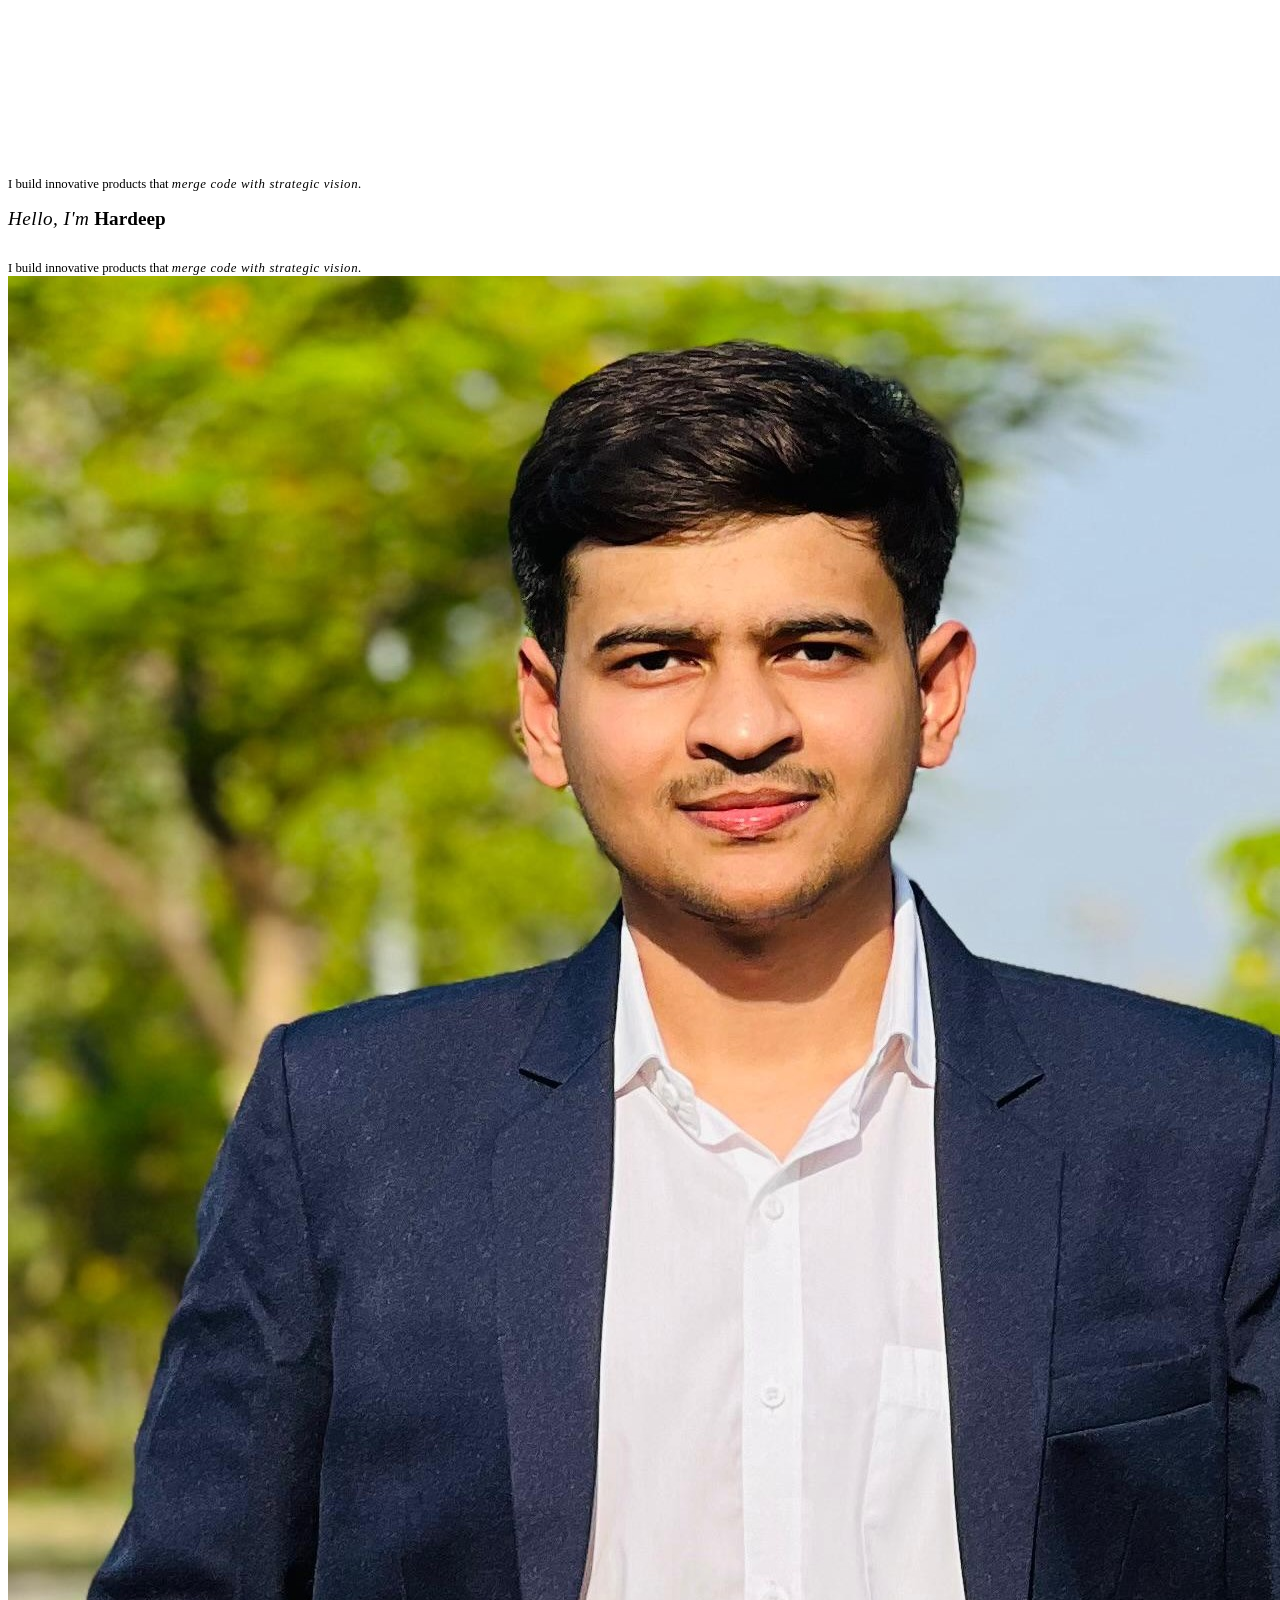
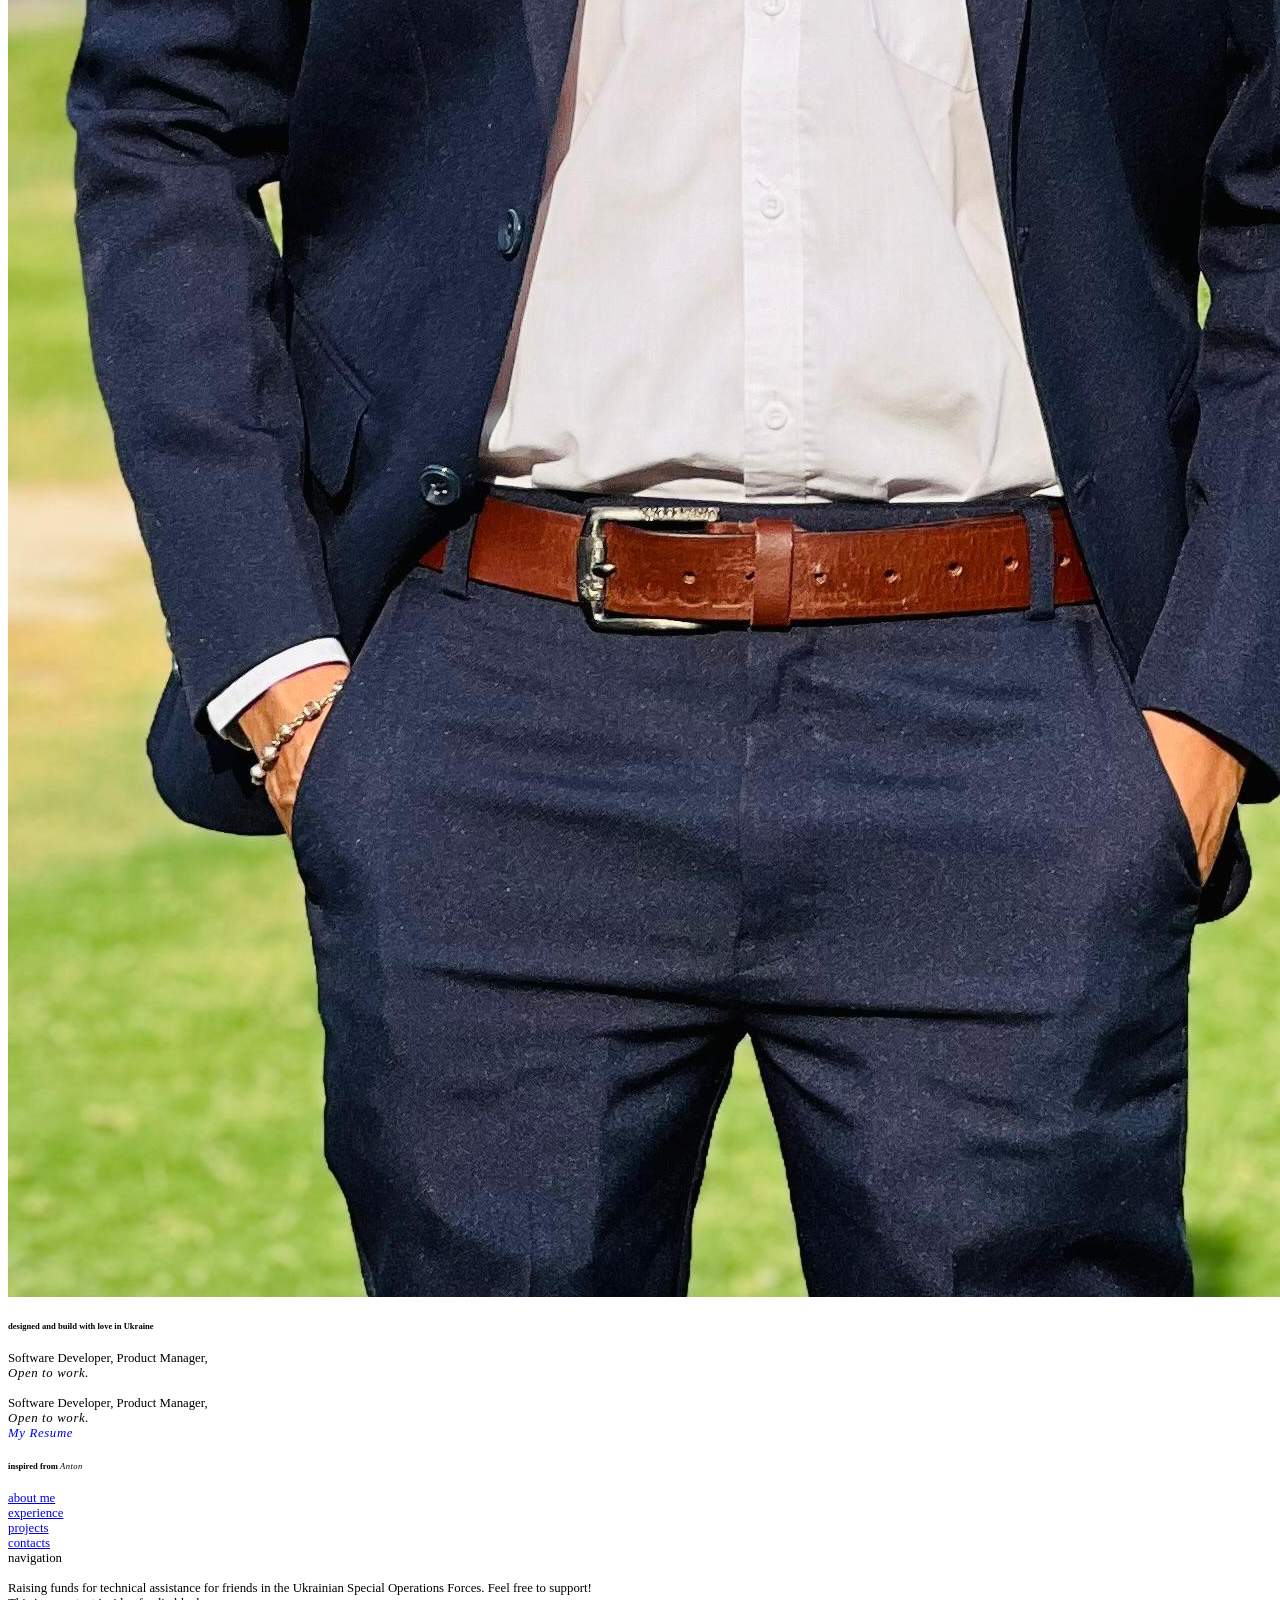
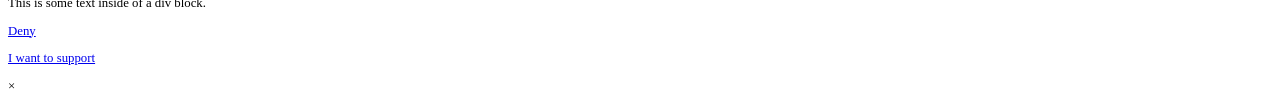
==== index.html @ f9f25ccf "Update index.html" ====
<!DOCTYPE html>
<!-- This site was created in Webflow. https://webflow.com -->
<!-- Last Published: Wed Feb 05 2025 09:17:12 GMT+0000 (Coordinated Universal Time) -->
<html data-wf-domain="www.antonoratom.com" data-wf-page="64b7e915773cb9568b475e57" data-wf-site="64b7e915773cb9568b475e5b">

<head>
    <meta charset="utf-8" />
    <title>Hardeep Patel</title>
    
    <link href="https://cdn.prod.website-files.com/64b7e915773cb9568b475e5b/css/antons-homeland.webflow.c35d9e0d1.min.css" rel="stylesheet" type="text/css" />
    <script type="text/javascript">
        ! function(o, c) {
            var n = c.documentElement,
                t = " w-mod-";
            n.className += t + "js", ("ontouchstart" in o || o.DocumentTouch && c instanceof DocumentTouch) && (n.className += t + "touch")
        }(window, document);
    </script>
    <link href="./images/letter-h.png" rel="shortcut icon" type="image/x-icon" />
   
    <!-- Chart for foundrazing -->

    <script src="https://cdn.amplitude.com/libs/analytics-browser-2.10.0-min.js.gz">
    </script>
    <script src="https://cdn.amplitude.com/libs/plugin-session-replay-browser-1.6.17-min.js.gz"></script>
    <script>
        window.amplitude.add(window.sessionReplay.plugin({
            sampleRate: 1
        })).promise.then(function() {
            window.amplitude.init('21f98223e5f6d3e89227295ec3633597', {
                "serverZone": "EU",
                "autocapture": {
                    "elementInteractions": true
                }
            });
        });
    </script>


    <!-- Finsweet Cookie Consent 
<script async src="https://cdn.jsdelivr.net/npm/@finsweet/cookie-consent@1/fs-cc.js" fs-cc-mode="opt-in"></script>-->


    <!-- Google Tag Manager 
<script>(function(w,d,s,l,i){w[l]=w[l]||[];w[l].push({'gtm.start':
new Date().getTime(),event:'gtm.js'});var f=d.getElementsByTagName(s)[0],
j=d.createElement(s),dl=l!='dataLayer'?'&l='+l:'';j.async=true;j.src=
'https://www.googletagmanager.com/gtm.js?id='+i+dl;f.parentNode.insertBefore(j,f);
})(window,document,'script','dataLayer','GTM-M9VGBNBP');</script>
<!-- End Google Tag Manager -->

    <!--MS Clarity type="fs-cc"-->
    <script>
        (function(c, l, a, r, i, t, y) {
            c[a] = c[a] || function() {
                (c[a].q = c[a].q || []).push(arguments)
            };
            t = l.createElement(r);
            t.async = 1;
            t.src = "https://www.clarity.ms/tag/" + i;
            y = l.getElementsByTagName(r)[0];
            y.parentNode.insertBefore(t, y);
        })(window, document, "clarity", "script", "mub2jf6108");
    </script>

    <!-- Google analytic (gtag.js) type="fs-cc"-->
    <script async src="https://www.googletagmanager.com/gtag/js?id=G-E2MF53ZT86"></script>
    <script>
        window.dataLayer = window.dataLayer || [];

        function gtag() {
            dataLayer.push(arguments);
        }
        gtag('js', new Date());

        gtag('config', 'G-E2MF53ZT86');
    </script>

    <!-- Hotjar Tracking Code for https://www.antonoratom.com type="fs-cc"-->
    <script>
        (function(h, o, t, j, a, r) {
            h.hj = h.hj || function() {
                (h.hj.q = h.hj.q || []).push(arguments)
            };
            h._hjSettings = {
                hjid: 3673285,
                hjsv: 6
            };
            a = o.getElementsByTagName('head')[0];
            r = o.createElement('script');
            r.async = 1;
            r.src = t + h._hjSettings.hjid + j + h._hjSettings.hjsv;
            a.appendChild(r);
        })(window, document, 'https://static.hotjar.com/c/hotjar-', '.js?sv=');
    </script>


    <!-- Ivy Presto font -->
    <link href="//fastly-cloud.typenetwork.com/projects/7546/fontface.css?65115590" rel="stylesheet" type="text/css">

    <style>
        /***************************************************************
These styles are subject to the license agreement(s) provided when you purchased the license(s).

	https://store.typenetwork.com/cart/eula/type-network

***************************************************************/

        .custom-f {
            font-family: "IvyPresto Disp Lt It";
            font-display: swap;
            font-style: italic;
            font-weight: normal;
            letter-spacing: .05em;
        }

        .custom-f.l {
            font-family: "IvyPresto Disp Thi It";
            font-display: swap;
            font-style: italic;
            font-weight: normal;
            letter-spacing: .025em;
        }
    </style>

    <!-- [Attributes by Finsweet] Mirror click events -->
    <script defer src="https://cdn.jsdelivr.net/npm/@finsweet/attributes-mirrorclick@1/mirrorclick.js"></script>
    <script defer src="https://code.jquery.com/jquery-3.6.0.min.js"></script>
    <script defer src="https://cdnjs.cloudflare.com/ajax/libs/bodymovin/5.7.8/lottie.min.js"></script>



    <style>
        html,
        body {
            font-size: 1.1111111111111112vw;
            overscroll-behavior: none;
        }

        /* Max Font Size */

        @media (min-width:1640px) and (min-height: 800px) {
            body {
                font-size: 16px;
            }
        }

        @media (min-width:992px) and (max-height: 799px) {
            body {
                font-size: 2vh;
            }
        }

        @media (max-width:1300px) and (min-height: 800px) {
            body {
                font-size: 1vw;
            }
        }

        @media screen and (max-width:991px) {
            body {
                font-size: 16px;
            }
        }

        @media screen and (max-width:420px) {
            body {
                font-size: 14px;
            }
        }

        /* Container Max Width */

        .container {
            max-width: 1640px;
        }
    </style>
    <script>
        if (window.innerWidth > 992) {
            var script = document.createElement('script');
            script.src = 'https://cdn.jsdelivr.net/gh/antonoratom/antonoratom@v1/HomeLoadAndHovers.js';
            document.head.appendChild(script);
        }
    </script>
</head>

<body>
    <div class="global-wrapper">
        <section class="main-container col-light-bg">
            <header class="video-bg-wrap">
                <div id="w-node-_913d1958-d064-047b-ba98-4c2e6fd9bb99-8b475e57" class="video-col-bg-wrap">
                    <div id="w-node-c0e934b6-62b6-b1f3-2414-92884e9afff5-8b475e57" class="bg-video-hor-plain"></div>
                    <div class="bg-video-vert-plain"></div>
                    <div class="grad-mask-wrap">
                        <div data-w-id="c8eb8ad5-799b-2190-14e1-29ea5579927d" class="bg-vid-mask-wrap">
                            <div id="w-node-_9f09272f-5968-d102-0a75-876cdbb99918-8b475e57" class="bg-vid-plain"></div>
                            <div id="w-node-_0cf6e5bd-02ad-0e0f-fc9b-089fe5d8f430-8b475e57" class="bg-vid-plain"></div>
                            <div id="w-node-_005465a6-82da-b4ea-836d-76e8a77d9cd7-8b475e57" class="bg-vid-plain"></div>
                            <div id="w-node-_9f0555e2-c1a4-f5b3-7c30-402ae1221fdd-8b475e57" class="bg-vid-plain"></div>
                            <div id="w-node-_50377f1e-dcdb-612a-9094-f823cc6589df-8b475e57" class="bg-vid-mask"></div>
                            <div id="w-node-_598fb391-ad31-f437-0f04-c14884600e74-8b475e57" class="bg-vid-plain"></div>
                            <div id="w-node-_11e11d0f-9c21-d68d-5524-5a2c01c0d4f9-8b475e57" class="bg-vid-plain"></div>
                            <div id="w-node-_3f05af81-f4c8-eb18-f802-e53169a680c2-8b475e57" class="bg-vid-plain"></div>
                            <div id="w-node-b37cd3bb-7bc6-9a90-3d3f-e2a835c06ffd-8b475e57" class="bg-vid-plain"></div>
                        </div>
                    </div>
                </div>
                <div id="w-node-_88f95aa0-f726-e35a-bff9-907c66102d8f-8b475e57" class="bg-vid-bl">
                    <div data-poster-url="https://cdn.prod.website-files.com/64b7e915773cb9568b475e5b/650f0d0f1ab715b6bcc686e6_video bg 2309-с-poster-00001.jpg" data-video-urls="https://cdn.prod.website-files.com/64b7e915773cb9568b475e5b/650f0d0f1ab715b6bcc686e6_video bg 2309-с-transcode.mp4,https://cdn.prod.website-files.com/64b7e915773cb9568b475e5b/650f0d0f1ab715b6bcc686e6_video bg 2309-с-transcode.webm"
                        data-autoplay="true" data-loop="true" data-wf-ignore="true" id="w-node-c4905d9f-a829-79aa-cb06-48e05d86fb89-8b475e57" class="cases-bg-vid w-background-video w-background-video-atom"><video id="c4905d9f-a829-79aa-cb06-48e05d86fb89-video" autoplay="" loop="" style="background-image:url(&quot;https://cdn.prod.website-files.com/64b7e915773cb9568b475e5b/650f0d0f1ab715b6bcc686e6_video bg 2309-с-poster-00001.jpg&quot;)"
                            muted="" playsinline="" data-wf-ignore="true" data-object-fit="cover"><source src="https://cdn.prod.website-files.com/64b7e915773cb9568b475e5b/650f0d0f1ab715b6bcc686e6_video bg 2309-с-transcode.mp4" data-wf-ignore="true"/><source src="https://cdn.prod.website-files.com/64b7e915773cb9568b475e5b/650f0d0f1ab715b6bcc686e6_video bg 2309-с-transcode.webm" data-wf-ignore="true"/></video></div>
                </div>
            </header>
            <div class="grad-bg-wrap">
                <div class="grad-d-bg" data-w-id="67fe3f02-022c-113a-dcd6-6270d4a62771" data-animation-type="lottie" data-src="https://cdn.prod.website-files.com/64b7e915773cb9568b475e5b/64b927929cae7ff4271d1724_gradient%20bg.json" data-loop="1" data-direction="1"
                    data-autoplay="1" data-is-ix2-target="0" data-renderer="svg" data-duration="0"></div>
                <div class="grad-first-load">
                    <div class="lottie-container"></div>
                </div>
            </div>
            <div class="circle-hover-wrap">
                <div class="hover-bg">
                    <div class="hover-bg-col"></div>
                </div>
            </div>
            <div class="circles-wrap">
                <div class="circle-l-wrap">
                    <div class="circle-l">
                        <div class="circle-bl border-dark"></div>
                    </div>
                </div>
                <div class="circle-m-wrap">
                    <div class="circle-m">
                        <div class="circle-bl border-dark"></div>
                    </div>
                </div>
                <div class="circle-s-wrap">
                    <div class="circle-s">
                        <div class="circle-bl border-dark css"></div>
                    </div>
                </div>
            </div>
            <div class="w-embed">
                <style>
                    @media screen and (min-width:992px) {
                        .circle-bl.css {
                            clip-path: polygon(50% 70%, 35% 100%, 0% 100%, 0 65%, 30% 65%, 30% 35%, 0 35%, 0% 0%, 22% 0, 50% 30%, 78% 0, 100% 0%, 100% 35%, 72% 35%, 72% 65%, 100% 65%, 100% 100%, 65% 100%);
                        }
                        .hover-bg {
                            transition-property: left, top;
                            /* Specify the properties to transition */
                            transition-duration: 10s, 0.5s;
                            /* Set different durations for left and top */
                            transition-timing-function: ease;
                        }
                        /*first number — left, second number — top*/
                    }

                    @media screen and (max-width:991px) {
                        .circle-bl.css {
                            clip-path: polygon(50% 70%, 30% 100%, 0% 100%, 0 65%, 30% 65%, 30% 35%, 0 35%, 0% 0%, 22% 0, 50% 30%, 78% 0, 100% 0%, 100% 35%, 72% 35%, 72% 65%, 100% 65%, 100% 100%, 70% 100%);
                        }
                        /*first number — left, second number — top*/
                    }
                </style>
            </div>
            <div class="w-layout-blockcontainer content home-page w-container">
                <div class="home-vp"><img src="https://cdn.prod.website-files.com/64b7e915773cb9568b475e5b/64de51b8a39c3ff44cd020d0_wave.svg" loading="lazy" alt="" class="home-svg" />
                    <div class="text-add t-center">I build innovative products that <span class="p-can light custom-f">merge code with strategic vision.</span><br/></div>
                </div>
                <div class="home-center">
                    <h1 class="home-h1"><span class="h1-can custom-f l">Hello, I&#x27;m</span> Hardeep</h1><br> 
                    <div class="mob-vp">
                        <div class="text-add t-center">I build innovative products that <span class="p-can light custom-f">merge code with strategic vision.</span><br/></div>
                    </div>
                    <div class="home-me-wrap">
                        <div class="me-imgs"><img src="./images/Hardeep1.jpg" loading="eager" alt="" class="home-me" /></div>
                    </div>
                    <h6 class="build-w-love-hide">designed and build with love in Ukraine</h6>
                    <div class="mob-vp">
                        <div class="text-add t-center">Software Developer, Product Manager, <br/><span class="p-can light custom-f">Open to work.</span></div>
                    </div>
                </div>
                <div class="home-vp"><img src="https://cdn.prod.website-files.com/64b7e915773cb9568b475e5b/64de51b8a39c3ff44cd020d0_wave.svg" loading="lazy" alt="" class="home-svg" />
                    <div class="text-add t-center">Software Developer, Product Manager,<br/><span class="p-can light custom-f">Open to work. <br><a href="https://drive.google.com/file/d/1SZRQ8EvM78m5RTtrlmBp6SZnz8SzQO1f/view?usp=sharing" style="text-decoration: wavy;" target="_blank">My Resume</a></span></div>
                </div>
                <h6 class="build-w-love">inspired from <span class="p-can light custom-f">Anton</span></h6>
            </div>
            <nav class="links-wrap">
                <div id="w-node-_59c75e3f-e2d6-726a-d86c-24432ce25e62-a17fdb30" class="dark-links">
                    <div fs-mirrorclick-element="trigger-102" id="w-node-e55fa055-af9c-27fc-e3b8-f49da17fdb3b-a17fdb30" class="nav-link">
                        <a href="./html/about.html" class="nav nav-home col-dark-text w-inline-block">
                            <div class="nav-p">about me</div>
                            <div class="nav-trig t-l"></div>
                            <div class="link-hover"></div>
                        </a>
                        <link rel="prefetch" href="./html/about.html" />
                    </div>
                    <div fs-mirrorclick-element="trigger-102" id="w-node-e55fa055-af9c-27fc-e3b8-f49da17fdb36-a17fdb30" class="nav-link">
                        <a href="./html/works.html" class="nav nav-home col-dark-text w-inline-block">
                            <div id="linkTextElement" class="nav-p">experience</div>
                            <div class="nav-trig t-r"></div>
                            <div class="link-hover"></div>
                        </a>
                        <link rel="prefetch" href="./html/works.html" />
                    </div>
                    <div fs-mirrorclick-element="trigger-102" id="w-node-e55fa055-af9c-27fc-e3b8-f49da17fdb40-a17fdb30" class="nav-link">
                        <a href="./html/expertise.html" class="nav nav-home col-dark-text w-inline-block">
                            <div class="nav-p">projects</div>
                            <div class="nav-trig b-l"></div>
                            <div class="link-hover"></div>
                        </a>
                        <link rel="prefetch" href="./html/expertise.html" />
                    </div>
                    <div fs-mirrorclick-element="trigger-102" id="w-node-_64c7696c-885c-bbeb-8775-a0fc894020ab-a17fdb30" class="nav-link">
                        <a href="./html/contacts.html" class="nav nav-home col-dark-text w-inline-block">
                            <div class="nav-p">contacts</div>
                            <div class="nav-trig b-r"></div>
                            <div class="link-hover"></div>
                        </a>
                        <link rel="prefetch" href="./contacts.html" />
                    </div>
                    
                </div>
                <div fs-mirrorclick-element="target-102" class="nav-btn-wrap">
                    <div data-is-ix2-target="1" class="lottie-btn-icon" data-w-id="120aa64f-3403-0e93-cfc8-f8e653f91f1a" data-animation-type="lottie" data-src="https://cdn.prod.website-files.com/64b7e915773cb9568b475e5b/650332ac8a219dd083f16b2f_burger-dark%20b.json"
                        data-loop="0" data-direction="1" data-autoplay="0" data-renderer="svg" data-default-duration="1.1333333333333333" data-duration="0" data-ix2-initial-state="0"></div>
                    <div class="nav-btn-text">navigation</div>
                </div>
                <div class="nav-bg"></div>
            </nav>
        </section>
    </div>
    <div fs-cc="banner" class="cookies-banner-wrap">
        <div class="text-w-flag">
            <div class="flag-wrap"><img src="https://cdn.prod.website-files.com/64b7e915773cb9568b475e5b/66c4cff9bf2e636406e996ea_ua.svg" loading="lazy" alt="" class="flag" /></div>
            <div class="cookies-p">Raising funds for technical assistance for friends in the Ukrainian Special Operations Forces. Feel free to support!</div>
        </div>
        <div class="cookies-interaction-bl">This is some text inside of a div block.</div>
        <div class="cookies-cta-wrap">
            <a fs-cc="deny" href="#" class="open-site xs hide w-inline-block">
                <p class="open-case col-dark-text">Deny</p>
                <div class="respons-line-wrap">
                    <div class="responsibility-line first col-dark-bg"></div>
                    <div class="responsibility-line second col-dark-bg"></div>
                </div>
            </a>
            <a fs-cc="allow" href="/fundraising" class="open-site w-inline-block">
                <p class="open-case col-dark-text">I want to support</p>
                <div class="respons-line-wrap">
                    <div class="responsibility-line first col-dark-bg"></div>
                    <div class="responsibility-line second col-dark-bg"></div>
                </div>
            </a>
            <div data-w-id="8d313b38-9583-2de9-74ec-4d10007ec145" class="foundrazing-close">×</div>
        </div>
    </div>
    <script src="https://d3e54v103j8qbb.cloudfront.net/js/jquery-3.5.1.min.dc5e7f18c8.js?site=64b7e915773cb9568b475e5b" type="text/javascript" integrity="sha256-9/aliU8dGd2tb6OSsuzixeV4y/faTqgFtohetphbbj0=" crossorigin="anonymous"></script>
    <script src="https://cdn.prod.website-files.com/64b7e915773cb9568b475e5b/js/webflow.c380175b.82a726249d840eba.js" type="text/javascript"></script>
    <!-- Google Tag Manager (noscript) 
<iframe src="https://www.googletagmanager.com/ns.html?id=GTM-M9VGBNBP"
height="0" width="0" style="display:none;visibility:hidden"></iframe>
<!-- End Google Tag Manager (noscript) -->

    <script>
        (function() {
            // Get the current URL
            var currentUrl = window.location.href;

            // Check if the URL contains the '/assets/' subfolder
            if (currentUrl.includes('/assets/')) {
                // Construct the new URL by replacing the subfolder with the subdomain
                var newUrl = currentUrl.replace('://www.antonoratom.com/assets/', '://assets.antonoratom.com/');

                // Redirect to the new URL
                window.location.href = newUrl;
            }
        })();
    </script>



    <script src="https://cdn.jsdelivr.net/npm/gsap@3.12.5/dist/gsap.min.js"></script>

    <script src="https://cdn.jsdelivr.net/npm/gsap@3.12.5/dist/Flip.min.js"></script>
    <script src="https://cdn.jsdelivr.net/npm/gsap@3.12.5/dist/ScrollTrigger.min.js"></script>
    <!--<script asyncsrc="https://qxku2f.csb.app/AtomsHomeland/GlobalLinks.js"></script>-->
    <script async src="https://cdn.jsdelivr.net/gh/antonoratom/antonoratom@v1/GlobalLinks.js"></script>


    <script>
        if (window.location.pathname !== '/') {
            window.addEventListener("load", function() {
                setTimeout(function() {
                    var elementToHide = document.querySelector(".circle-bl.css");
                    var elementToShow = document.querySelector(".circle-bl.js");
                    elementToHide.style.display = "none";
                    elementToShow.style.display = "block";
                }, 1000);
            });
        }
    </script>


    <style>
        .fixed {
            z-index: 10;
            position: fixed;
            top: 0;
            left: 0;
        }

        .main-container.second {
            position: fixed;
            left: 0%;
            top: 0%;
            right: 0%;
            bottom: auto;
            z-index: 5;
        }

        .inner-pages.second {
            position: fixed;
        }

        html.animating,
        .animating body {
            overflow: hidden;
        }

        .content.inner-pages {
            z-index: auto;
        }

        .circle-bl.js.second {
            width: 45.625em;
            height: 45.625em;
        }

        @media screen and (min-width:992px) {
            .links-wrap {
                pointer-events: none;
            }
            .nav {
                pointer-events: auto;
            }
        }

        @media screen and (max-width:991px) {
            .links-wrap {
                pointer-events: none;
            }
            .nav-btn-wrap {
                pointer-events: auto;
            }
            .inner-pages-mob-nav {
                pointer-events: auto;
            }
            .nav {
                pointer-events: auto;
            }
        }
    </style>
    <style>
        .nav-btn-wrap {
            grid-area: 2 / 1 / 3 / 3 !important;
        }
    </style>

    <script>
        var currentDomain = window.location.hostname;
        var script = document.createElement('script');

        if (currentDomain.indexOf('webflow.io') !== -1) {
            // For staging domain
            script.src = 'http://127.0.0.1:8080/antonoratom/stagging.js';
        } else {
            // For live domain
            script.src = '';
        }
        document.body.appendChild(script);
    </script>
</body>

</html>
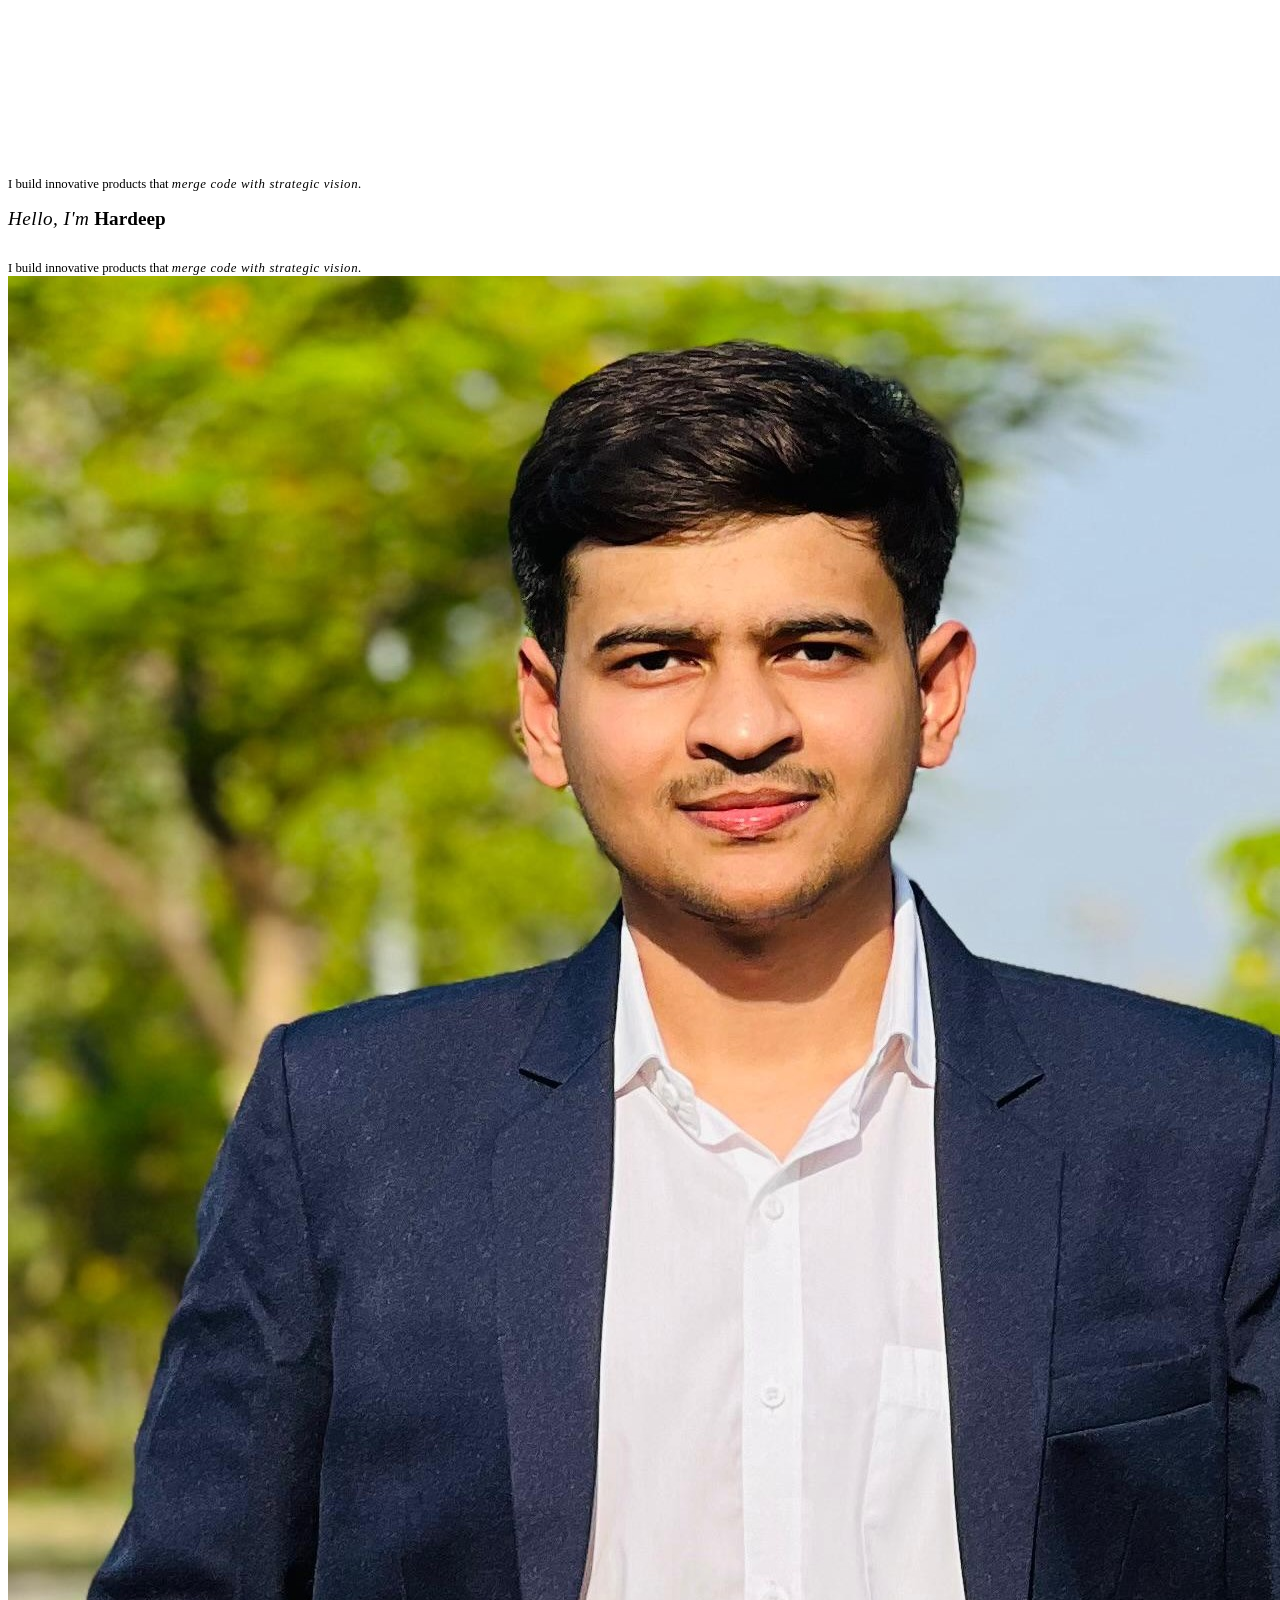
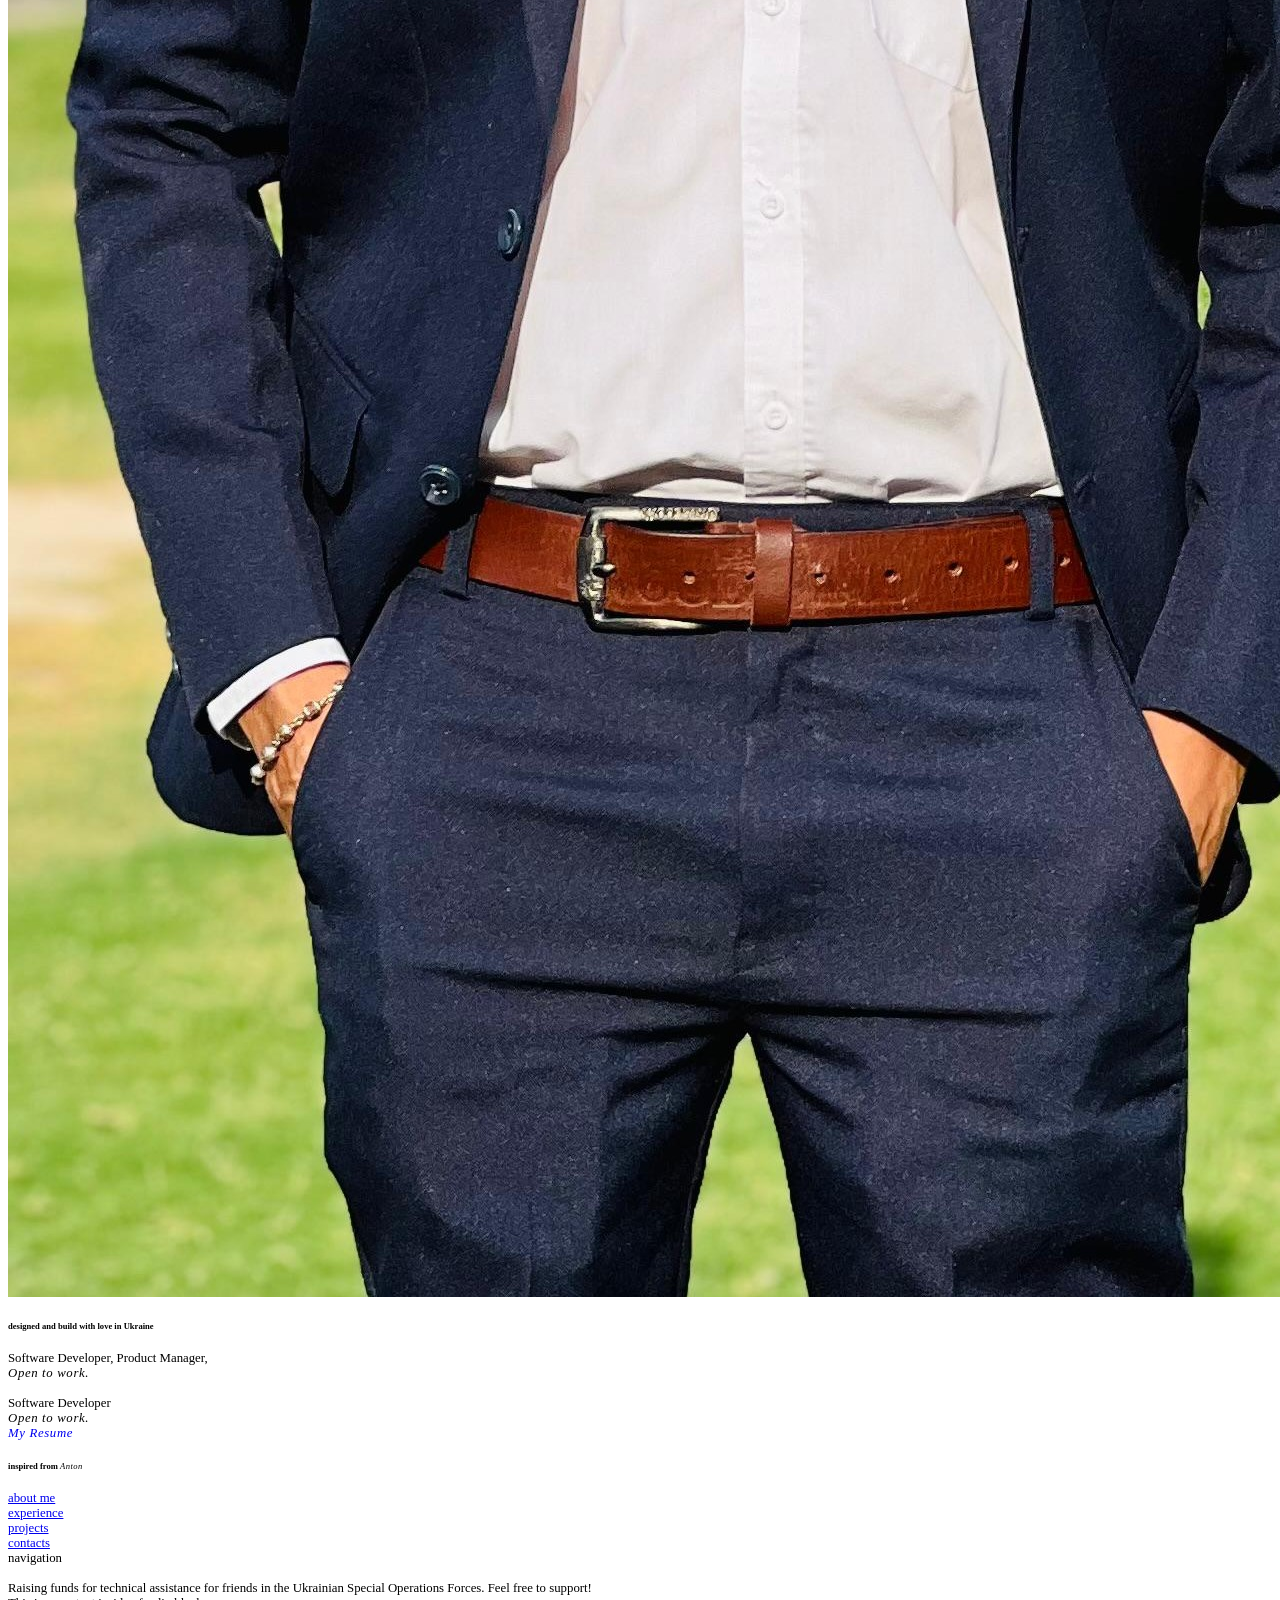
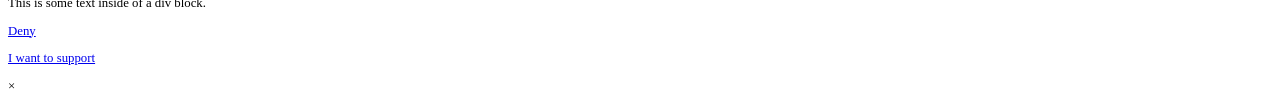
==== commit 8fb4826e: "Update index.html" ====
--- a/index.html
+++ b/index.html
@@ -281,7 +281,7 @@
                     </div>
                 </div>
                 <div class="home-vp"><img src="https://cdn.prod.website-files.com/64b7e915773cb9568b475e5b/64de51b8a39c3ff44cd020d0_wave.svg" loading="lazy" alt="" class="home-svg" />
-                    <div class="text-add t-center">Software Developer, Product Manager,<br/><span class="p-can light custom-f">Open to work. <br><a href="https://drive.google.com/file/d/1SZRQ8EvM78m5RTtrlmBp6SZnz8SzQO1f/view?usp=sharing" style="text-decoration: wavy;" target="_blank">My Resume</a></span></div>
+                    <div class="text-add t-center">Software Developer<br/><span class="p-can light custom-f">Open to work. <br><a href="https://drive.google.com/file/d/1_yauxDQq_uWTKVICyOWm8edqcWvUxI3p/view?usp=sharing" style="text-decoration: wavy;" target="_blank">My Resume</a></span></div>
                 </div>
                 <h6 class="build-w-love">inspired from <span class="p-can light custom-f">Anton</span></h6>
             </div>
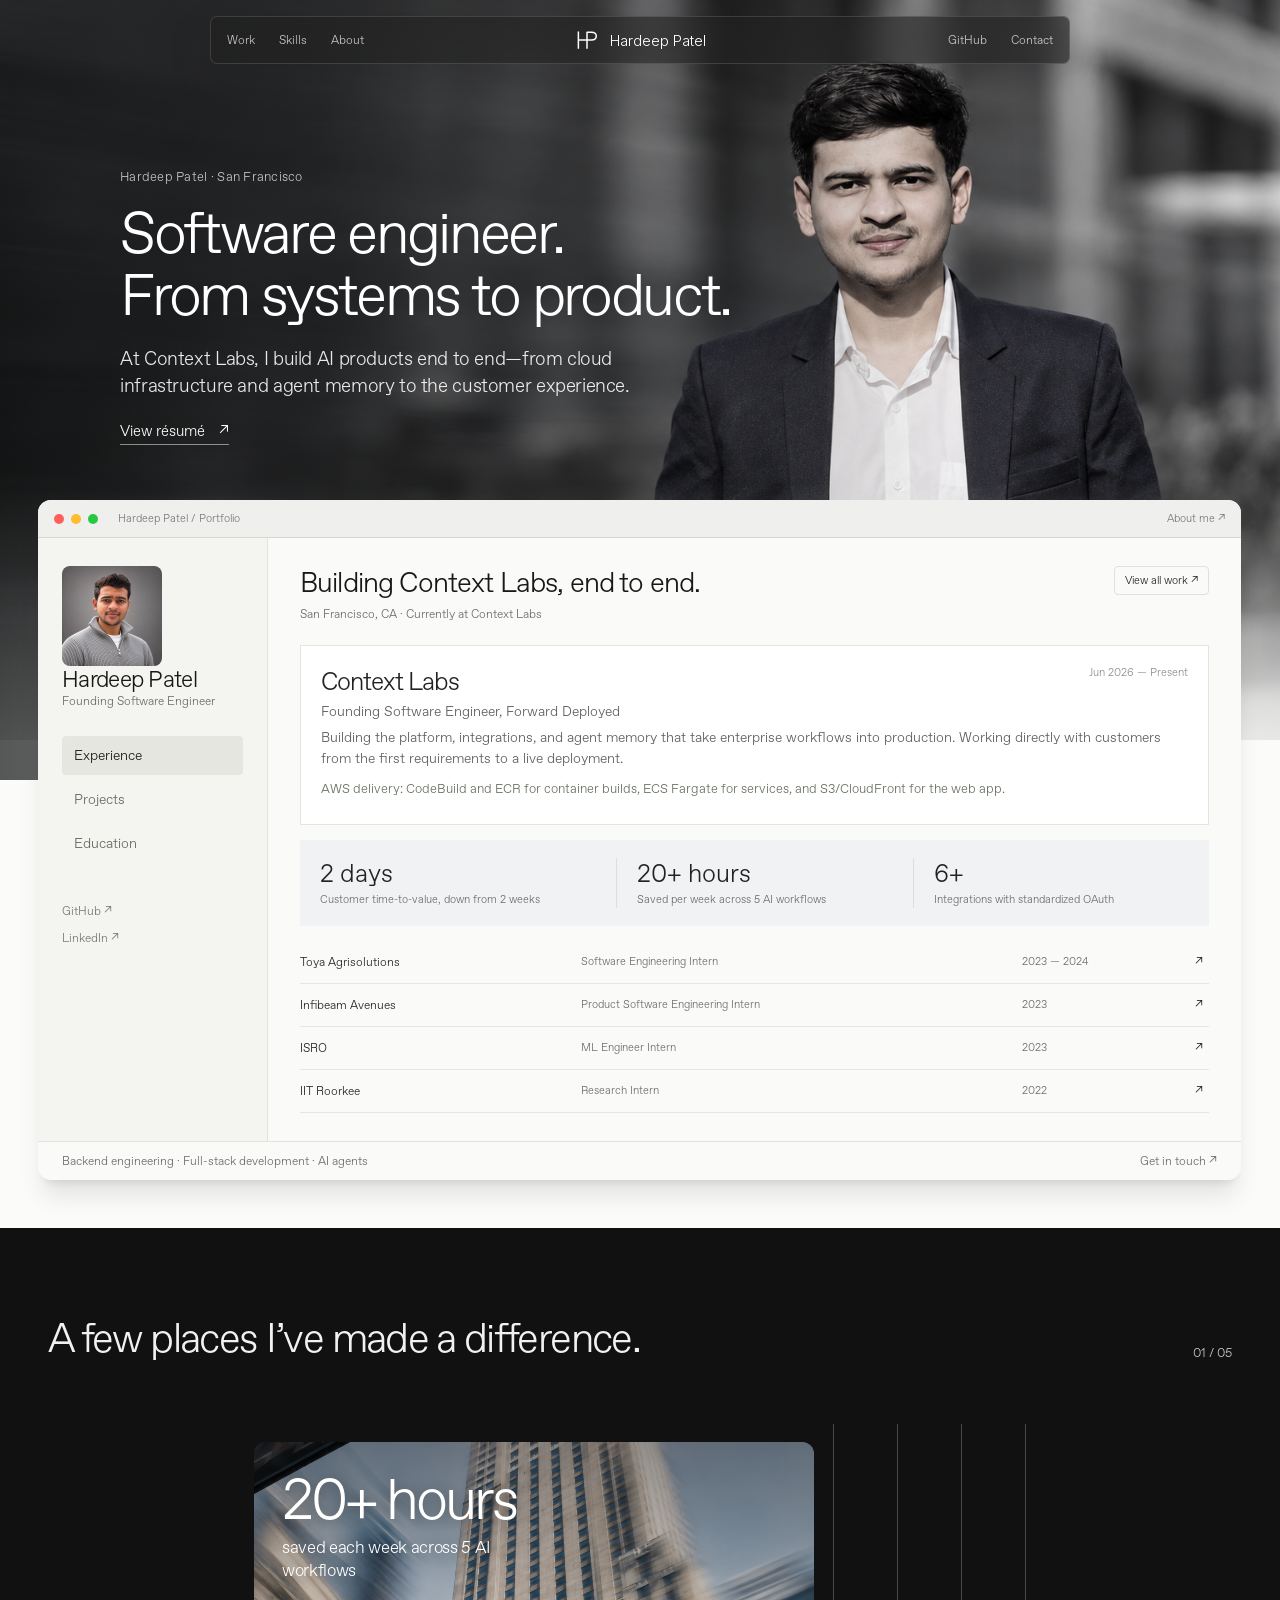
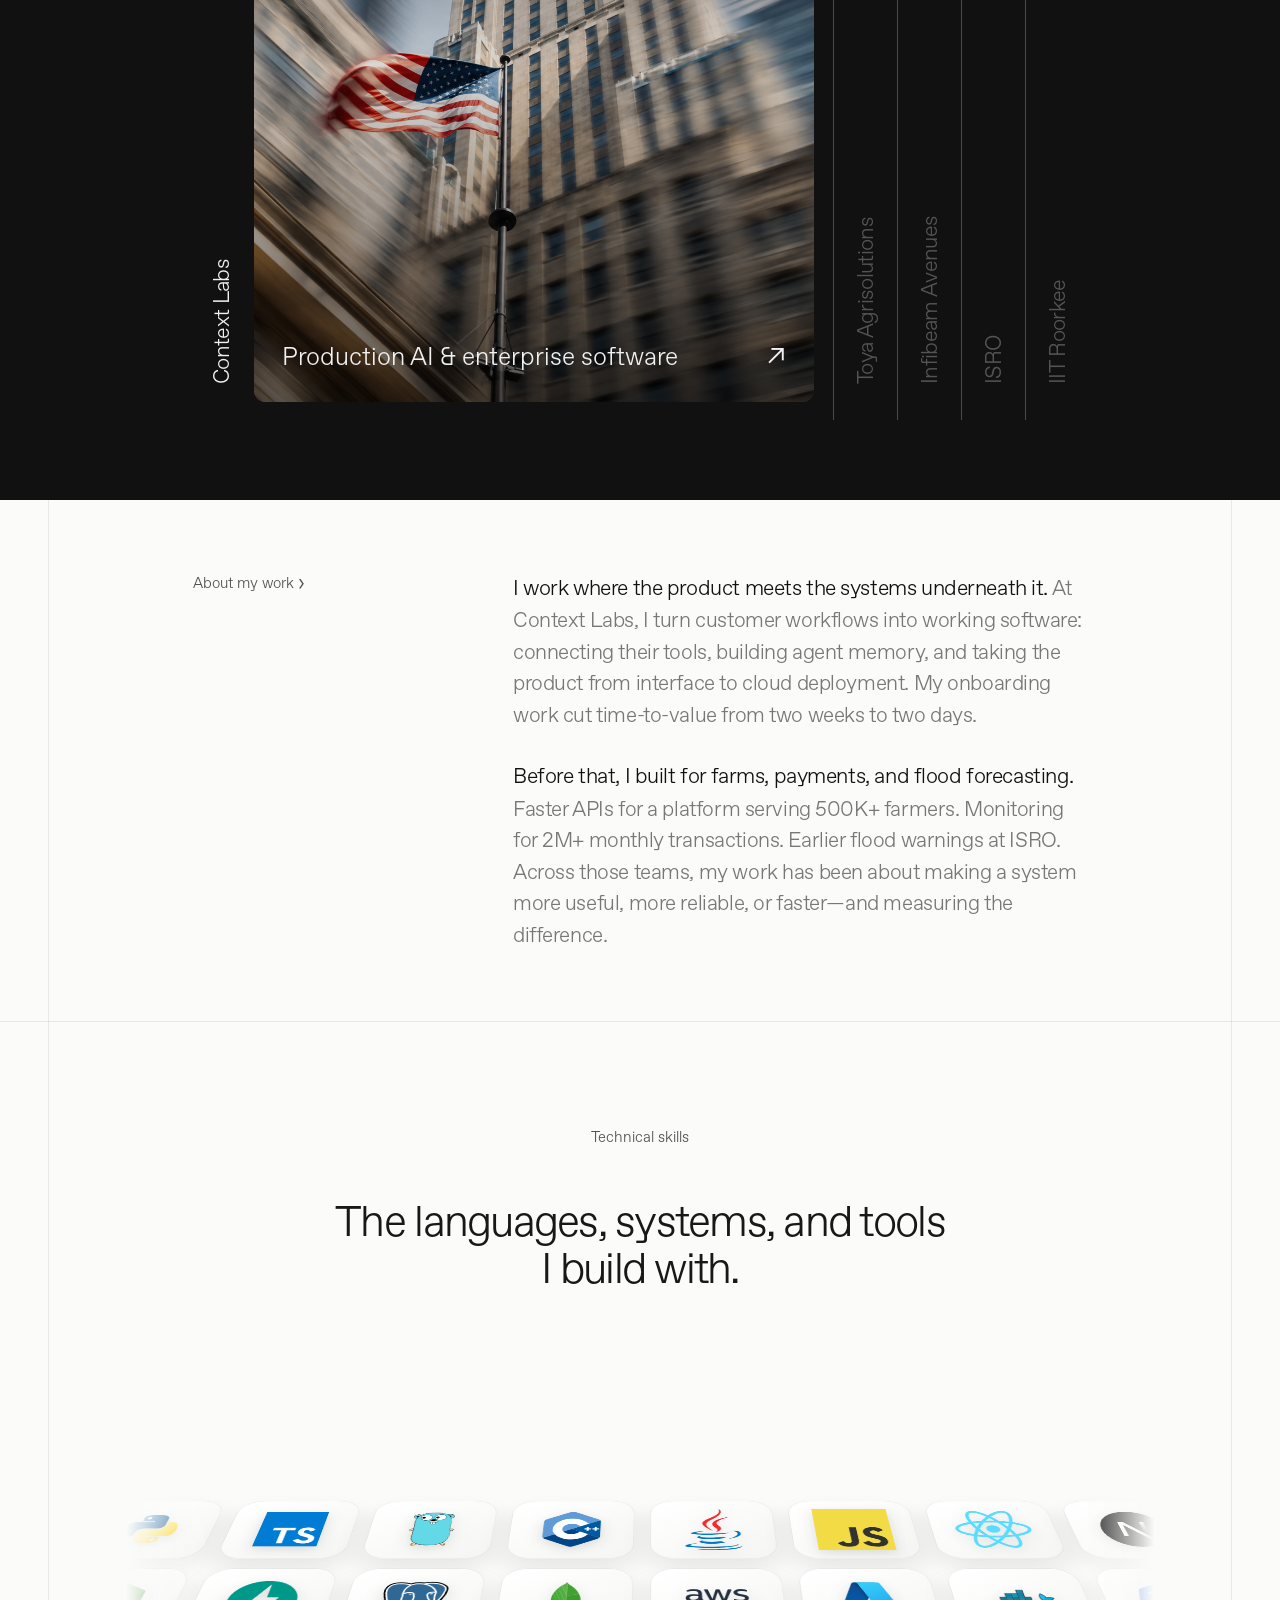
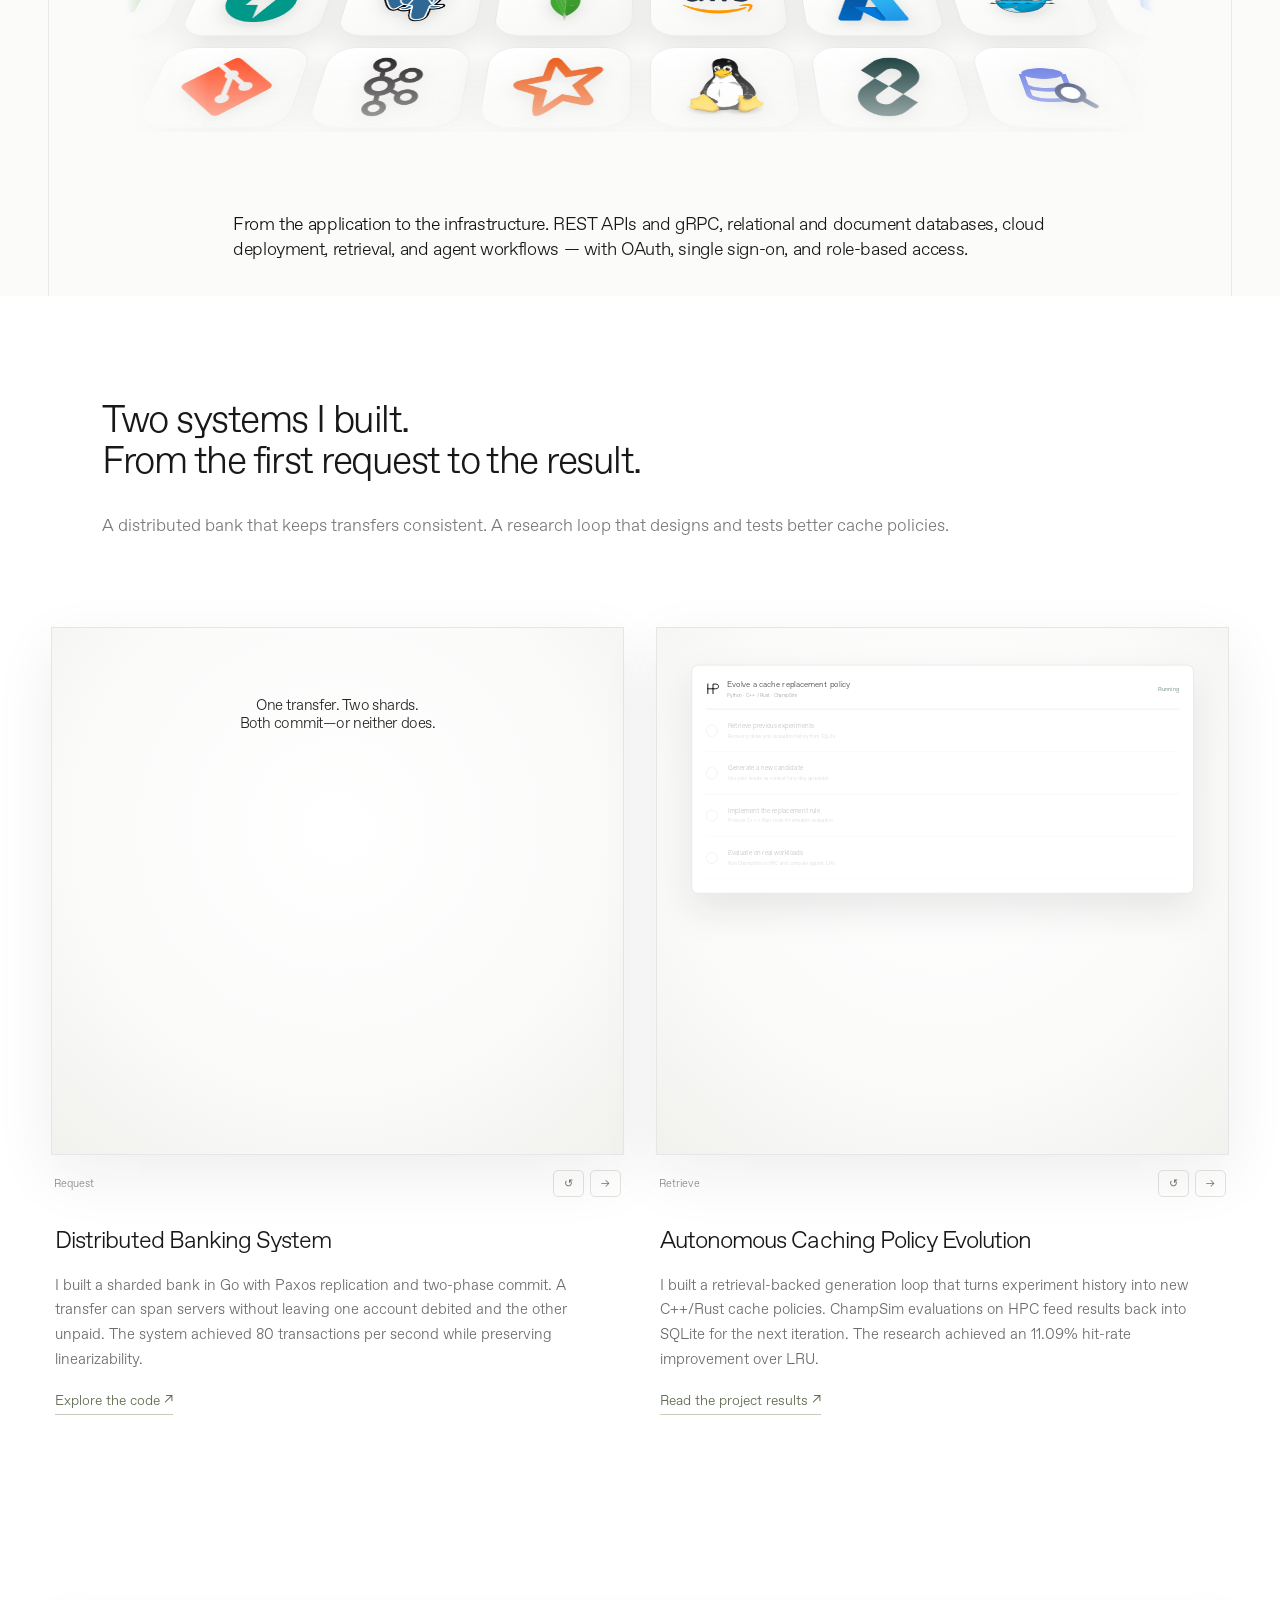
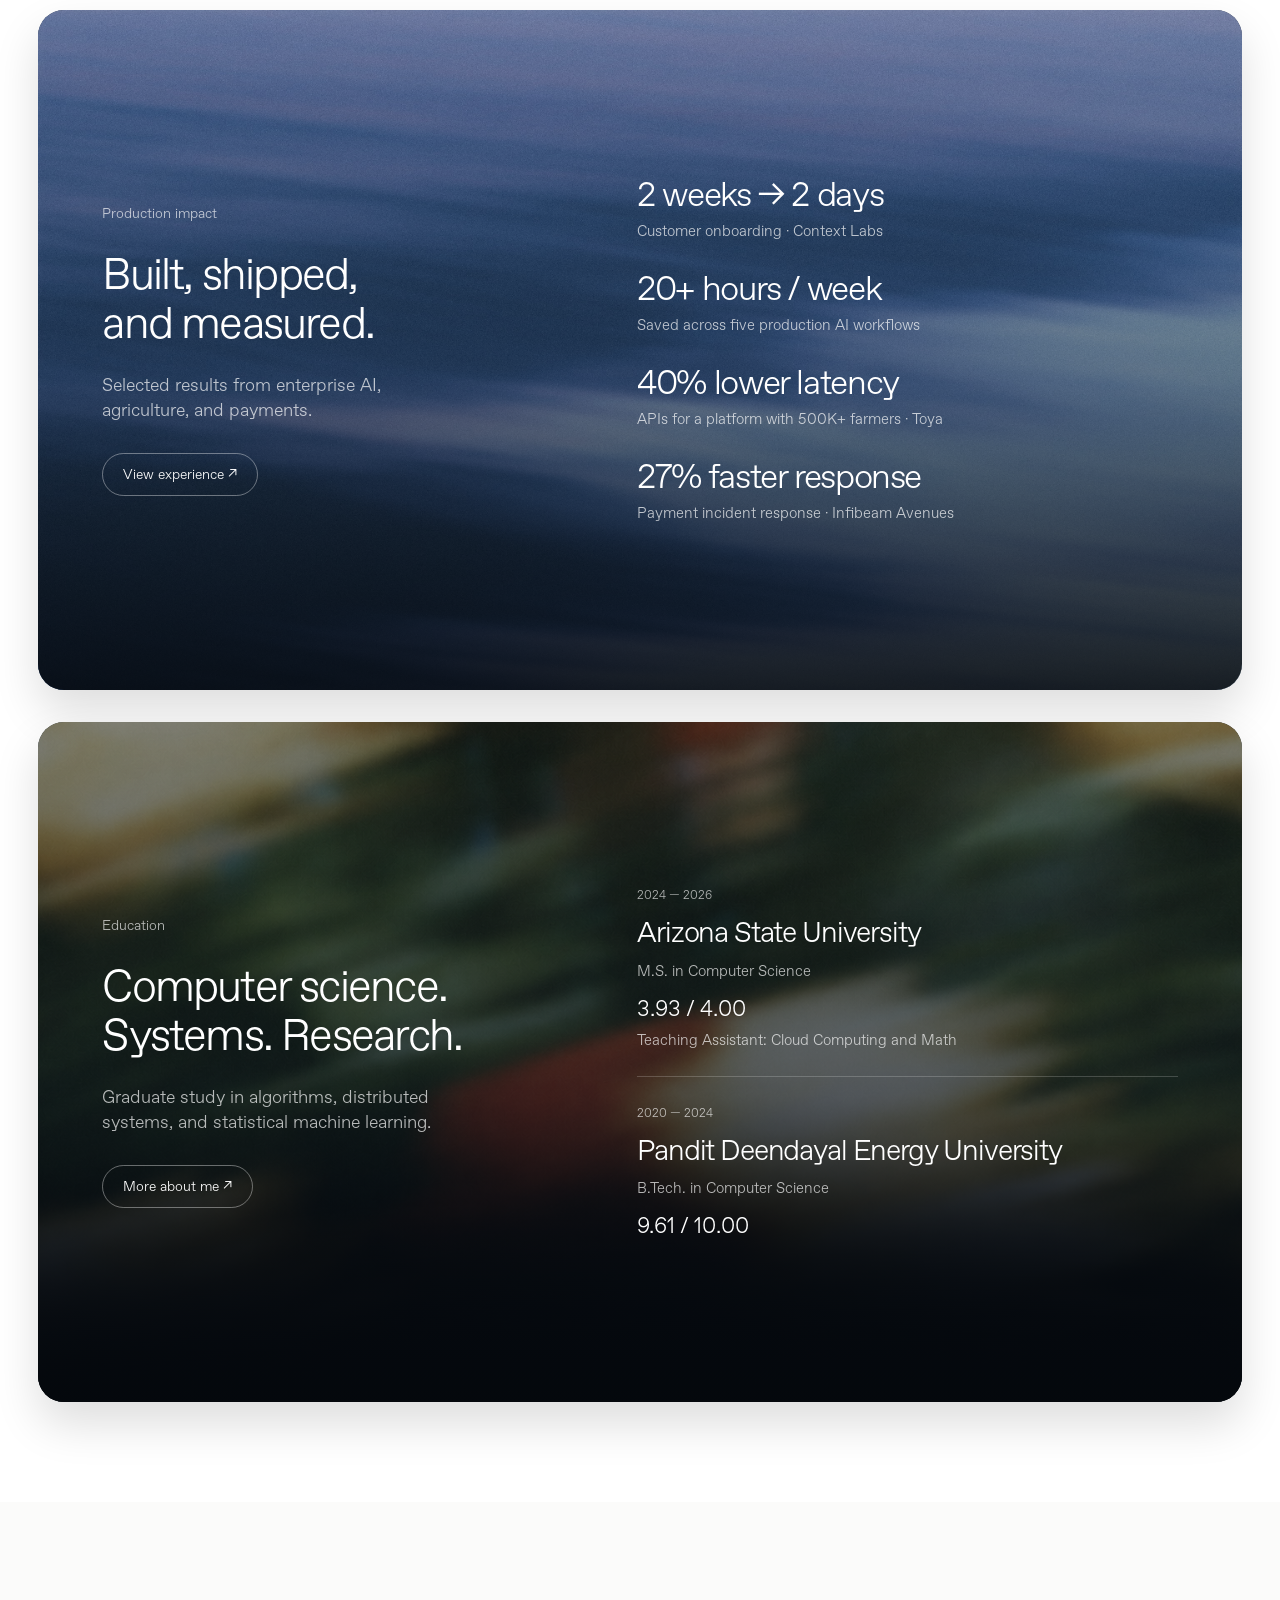
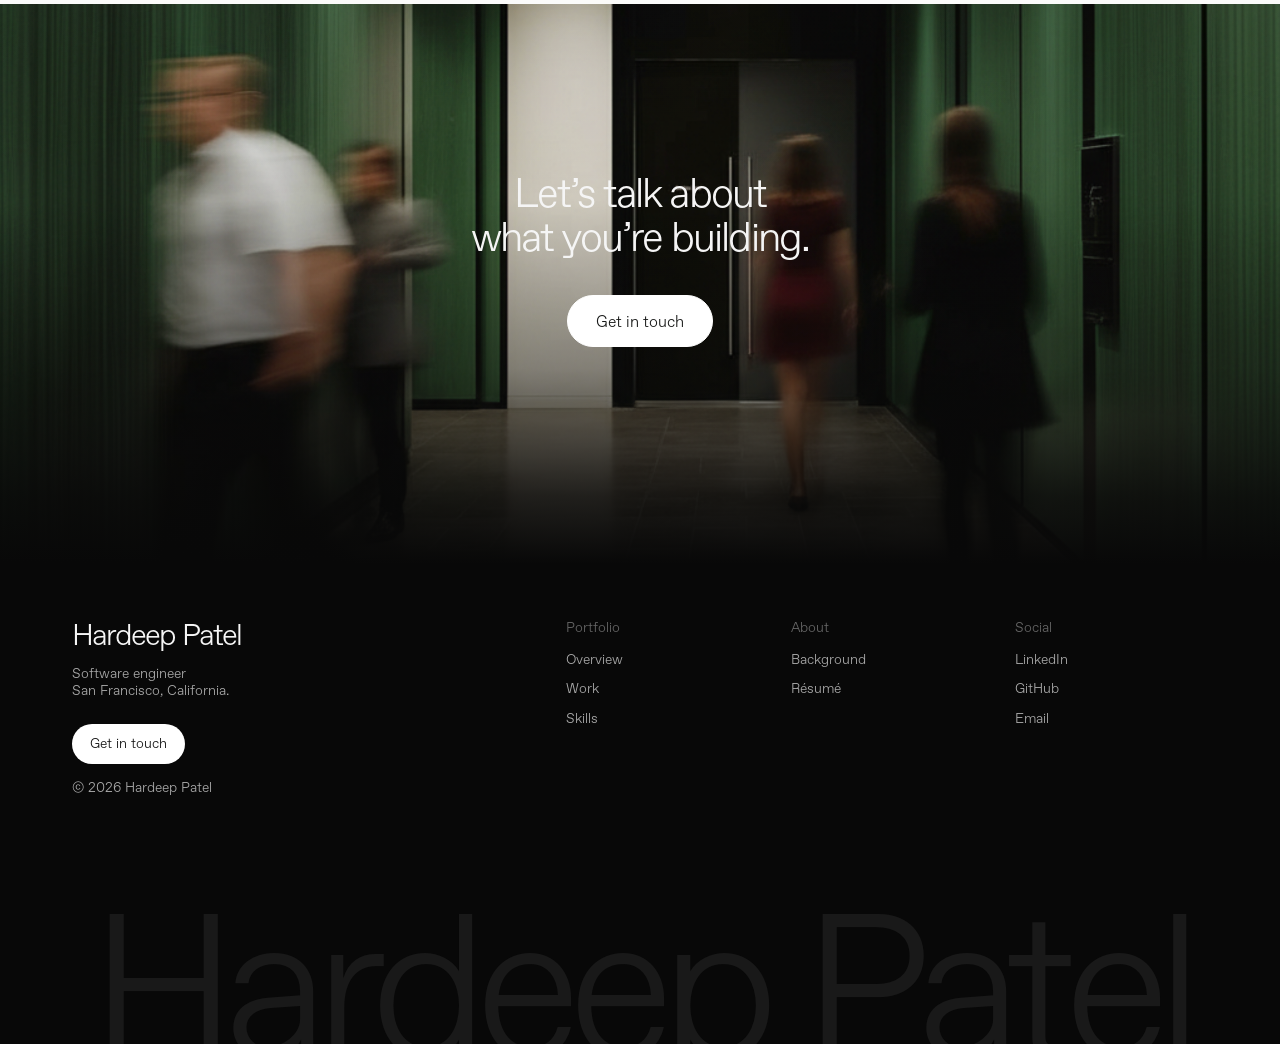
==== commit 59352c37: "Rebuild portfolio with editorial pages and animated project walkthroughs" ====
--- a/index.html
+++ b/index.html
@@ -1,484 +1,849 @@
-<!DOCTYPE html>
-<!-- This site was created in Webflow. https://webflow.com -->
-<!-- Last Published: Wed Feb 05 2025 09:17:12 GMT+0000 (Coordinated Universal Time) -->
-<html data-wf-domain="www.antonoratom.com" data-wf-page="64b7e915773cb9568b475e57" data-wf-site="64b7e915773cb9568b475e5b">
-
-<head>
+<!doctype html>
+<html lang="en">
+  <head>
     <meta charset="utf-8" />
-    <title>Hardeep Patel</title>
-    
-    <link href="https://cdn.prod.website-files.com/64b7e915773cb9568b475e5b/css/antons-homeland.webflow.c35d9e0d1.min.css" rel="stylesheet" type="text/css" />
-    <script type="text/javascript">
-        ! function(o, c) {
-            var n = c.documentElement,
-                t = " w-mod-";
-            n.className += t + "js", ("ontouchstart" in o || o.DocumentTouch && c instanceof DocumentTouch) && (n.className += t + "touch")
-        }(window, document);
-    </script>
-    <link href="./images/letter-h.png" rel="shortcut icon" type="image/x-icon" />
-   
-    <!-- Chart for foundrazing -->
-
-    <script src="https://cdn.amplitude.com/libs/analytics-browser-2.10.0-min.js.gz">
-    </script>
-    <script src="https://cdn.amplitude.com/libs/plugin-session-replay-browser-1.6.17-min.js.gz"></script>
-    <script>
-        window.amplitude.add(window.sessionReplay.plugin({
-            sampleRate: 1
-        })).promise.then(function() {
-            window.amplitude.init('21f98223e5f6d3e89227295ec3633597', {
-                "serverZone": "EU",
-                "autocapture": {
-                    "elementInteractions": true
-                }
-            });
-        });
-    </script>
-
-
-    <!-- Finsweet Cookie Consent 
-<script async src="https://cdn.jsdelivr.net/npm/@finsweet/cookie-consent@1/fs-cc.js" fs-cc-mode="opt-in"></script>-->
-
-
-    <!-- Google Tag Manager 
-<script>(function(w,d,s,l,i){w[l]=w[l]||[];w[l].push({'gtm.start':
-new Date().getTime(),event:'gtm.js'});var f=d.getElementsByTagName(s)[0],
-j=d.createElement(s),dl=l!='dataLayer'?'&l='+l:'';j.async=true;j.src=
-'https://www.googletagmanager.com/gtm.js?id='+i+dl;f.parentNode.insertBefore(j,f);
-})(window,document,'script','dataLayer','GTM-M9VGBNBP');</script>
-<!-- End Google Tag Manager -->
-
-    <!--MS Clarity type="fs-cc"-->
-    <script>
-        (function(c, l, a, r, i, t, y) {
-            c[a] = c[a] || function() {
-                (c[a].q = c[a].q || []).push(arguments)
-            };
-            t = l.createElement(r);
-            t.async = 1;
-            t.src = "https://www.clarity.ms/tag/" + i;
-            y = l.getElementsByTagName(r)[0];
-            y.parentNode.insertBefore(t, y);
-        })(window, document, "clarity", "script", "mub2jf6108");
-    </script>
-
-    <!-- Google analytic (gtag.js) type="fs-cc"-->
-    <script async src="https://www.googletagmanager.com/gtag/js?id=G-E2MF53ZT86"></script>
-    <script>
-        window.dataLayer = window.dataLayer || [];
-
-        function gtag() {
-            dataLayer.push(arguments);
-        }
-        gtag('js', new Date());
-
-        gtag('config', 'G-E2MF53ZT86');
-    </script>
-
-    <!-- Hotjar Tracking Code for https://www.antonoratom.com type="fs-cc"-->
-    <script>
-        (function(h, o, t, j, a, r) {
-            h.hj = h.hj || function() {
-                (h.hj.q = h.hj.q || []).push(arguments)
-            };
-            h._hjSettings = {
-                hjid: 3673285,
-                hjsv: 6
-            };
-            a = o.getElementsByTagName('head')[0];
-            r = o.createElement('script');
-            r.async = 1;
-            r.src = t + h._hjSettings.hjid + j + h._hjSettings.hjsv;
-            a.appendChild(r);
-        })(window, document, 'https://static.hotjar.com/c/hotjar-', '.js?sv=');
-    </script>
-
-
-    <!-- Ivy Presto font -->
-    <link href="//fastly-cloud.typenetwork.com/projects/7546/fontface.css?65115590" rel="stylesheet" type="text/css">
-
-    <style>
-        /***************************************************************
-These styles are subject to the license agreement(s) provided when you purchased the license(s).
-
-	https://store.typenetwork.com/cart/eula/type-network
-
-***************************************************************/
-
-        .custom-f {
-            font-family: "IvyPresto Disp Lt It";
-            font-display: swap;
-            font-style: italic;
-            font-weight: normal;
-            letter-spacing: .05em;
-        }
-
-        .custom-f.l {
-            font-family: "IvyPresto Disp Thi It";
-            font-display: swap;
-            font-style: italic;
-            font-weight: normal;
-            letter-spacing: .025em;
-        }
-    </style>
-
-    <!-- [Attributes by Finsweet] Mirror click events -->
-    <script defer src="https://cdn.jsdelivr.net/npm/@finsweet/attributes-mirrorclick@1/mirrorclick.js"></script>
-    <script defer src="https://code.jquery.com/jquery-3.6.0.min.js"></script>
-    <script defer src="https://cdnjs.cloudflare.com/ajax/libs/bodymovin/5.7.8/lottie.min.js"></script>
-
-
-
-    <style>
-        html,
-        body {
-            font-size: 1.1111111111111112vw;
-            overscroll-behavior: none;
-        }
-
-        /* Max Font Size */
-
-        @media (min-width:1640px) and (min-height: 800px) {
-            body {
-                font-size: 16px;
-            }
-        }
-
-        @media (min-width:992px) and (max-height: 799px) {
-            body {
-                font-size: 2vh;
-            }
-        }
-
-        @media (max-width:1300px) and (min-height: 800px) {
-            body {
-                font-size: 1vw;
-            }
-        }
-
-        @media screen and (max-width:991px) {
-            body {
-                font-size: 16px;
-            }
-        }
-
-        @media screen and (max-width:420px) {
-            body {
-                font-size: 14px;
-            }
-        }
-
-        /* Container Max Width */
-
-        .container {
-            max-width: 1640px;
-        }
-    </style>
-    <script>
-        if (window.innerWidth > 992) {
-            var script = document.createElement('script');
-            script.src = 'https://cdn.jsdelivr.net/gh/antonoratom/antonoratom@v1/HomeLoadAndHovers.js';
-            document.head.appendChild(script);
-        }
-    </script>
-</head>
-
-<body>
-    <div class="global-wrapper">
-        <section class="main-container col-light-bg">
-            <header class="video-bg-wrap">
-                <div id="w-node-_913d1958-d064-047b-ba98-4c2e6fd9bb99-8b475e57" class="video-col-bg-wrap">
-                    <div id="w-node-c0e934b6-62b6-b1f3-2414-92884e9afff5-8b475e57" class="bg-video-hor-plain"></div>
-                    <div class="bg-video-vert-plain"></div>
-                    <div class="grad-mask-wrap">
-                        <div data-w-id="c8eb8ad5-799b-2190-14e1-29ea5579927d" class="bg-vid-mask-wrap">
-                            <div id="w-node-_9f09272f-5968-d102-0a75-876cdbb99918-8b475e57" class="bg-vid-plain"></div>
-                            <div id="w-node-_0cf6e5bd-02ad-0e0f-fc9b-089fe5d8f430-8b475e57" class="bg-vid-plain"></div>
-                            <div id="w-node-_005465a6-82da-b4ea-836d-76e8a77d9cd7-8b475e57" class="bg-vid-plain"></div>
-                            <div id="w-node-_9f0555e2-c1a4-f5b3-7c30-402ae1221fdd-8b475e57" class="bg-vid-plain"></div>
-                            <div id="w-node-_50377f1e-dcdb-612a-9094-f823cc6589df-8b475e57" class="bg-vid-mask"></div>
-                            <div id="w-node-_598fb391-ad31-f437-0f04-c14884600e74-8b475e57" class="bg-vid-plain"></div>
-                            <div id="w-node-_11e11d0f-9c21-d68d-5524-5a2c01c0d4f9-8b475e57" class="bg-vid-plain"></div>
-                            <div id="w-node-_3f05af81-f4c8-eb18-f802-e53169a680c2-8b475e57" class="bg-vid-plain"></div>
-                            <div id="w-node-b37cd3bb-7bc6-9a90-3d3f-e2a835c06ffd-8b475e57" class="bg-vid-plain"></div>
-                        </div>
+    <meta name="viewport" content="width=device-width,initial-scale=1" />
+    <title>Software Engineer | Hardeep Patel</title>
+    <meta
+      name="description"
+      content="Hardeep Patel — founding software engineer in San Francisco. Backend systems, full-stack products, and production AI."
+    />
+    <link rel="canonical" href="https://hardeepPatel.github.io/" />
+    <meta property="og:title" content="Software Engineer | Hardeep Patel" />
+    <meta
+      property="og:description"
+      content="Hardeep Patel — founding software engineer. Backend services, full-stack products, and production AI."
+    />
+    <meta
+      property="og:image"
+      content="https://hardeeppatel.github.io/images/hero-poster.jpg"
+    />
+    <meta property="og:type" content="website" />
+    <link rel="icon" href="images/favicon.svg" type="image/svg+xml" />
+    <link
+      rel="preload"
+      href="assets/fonts/ABC-Favorit-Light.woff2"
+      as="font"
+      type="font/woff2"
+      crossorigin
+    />
+    <link rel="stylesheet" href="assets/css/reference-frame.css" />
+    <script src="assets/js/main.js" defer></script>
+    <link rel="stylesheet" href="assets/css/banking-reference.css" />
+    <link rel="stylesheet" href="assets/css/portfolio.css" />
+    <link rel="stylesheet" href="assets/css/work-carousel.css" />
+    <link rel="stylesheet" href="assets/css/refinements.css" />
+    <link rel="stylesheet" href="assets/css/homepage.css" />
+    <script src="assets/js/projects.js" defer></script>
+    <link rel="stylesheet" href="assets/css/project-reference.css" />
+  </head>
+  <body data-industry="banking-financial-services">
+    <a class="skip" href="#industry-page">Skip to content</a>
+    <header class="site-header" aria-label="Main navigation">
+      <nav class="nav-shell" aria-label="Main navigation">
+        <div class="nav-left" id="navigation">
+          <a href="html/works.html">Work</a
+          ><a href="html/expertise.html">Skills</a
+          ><a href="html/about.html">About</a>
+        </div>
+        <a class="brand" href="index.html"
+          ><img
+            class="personal-mark"
+            src="images/hp-mark.svg"
+            alt=""
+            width="24"
+            height="24"
+          />Hardeep Patel</a
+        >
+        <div class="nav-right">
+          <a href="https://github.com/HardeepPatel">GitHub</a
+          ><a href="html/contacts.html">Contact</a>
+        </div>
+        <button
+          class="menu-button"
+          type="button"
+          aria-label="Open menu"
+          aria-controls="navigation"
+          aria-expanded="false"
+        >
+          <span></span><span></span><span></span>
+        </button>
+      </nav>
+    </header>
+    <main id="industry-page">
+      <section
+        class="reference-hero financial-hero financial-live-hero"
+        aria-labelledby="reference-title"
+      >
+        <img
+          class="reference-hero-image"
+          src="images/hardeep-editorial.png"
+          alt="Hardeep Patel in a suit, with a softly blurred city background"
+          fetchpriority="high"
+        />
+        <div class="reference-hero-overlay" aria-hidden="true"></div>
+        <div
+          class="reference-shell reference-hero-content financial-live-hero-content"
+        >
+          <div class="financial-live-stage">
+            <div class="financial-live-hero-heading">
+              <span class="hero-location">Hardeep Patel · San Francisco</span>
+              <h1 id="reference-title">Software engineer.<br>From systems to product.</h1>
+              <p class="financial-live-hero-subtitle">
+                At Context Labs, I build AI products end to end—from cloud infrastructure and agent memory to the customer experience.
+              </p>
+              <a
+                class="hero-resume"
+                href="assets/documents/Hardeep-Patel-Resume.pdf"
+                >View résumé <span aria-hidden="true">↗</span></a
+              >
+            </div>
+            <div class="financial-live-demo portfolio-window">
+              <div class="window-bar">
+                <div aria-hidden="true"><i></i><i></i><i></i></div>
+                <span>Hardeep Patel / Portfolio</span
+                ><a href="html/about.html">About me ↗</a>
+              </div>
+              <div class="workspace">
+                <aside class="workspace-sidebar">
+                  <img src="images/hardeep-profile.png" alt="Hardeep Patel" />
+                  <h2>Hardeep Patel</h2>
+                  <p>Founding Software Engineer</p>
+                  <div
+                    class="workspace-tabs"
+                    role="tablist"
+                    aria-label="Portfolio overview"
+                  >
+                    <button
+                      role="tab"
+                      id="tab-experience"
+                      aria-controls="panel-experience"
+                      aria-selected="true"
+                    >
+                      Experience</button
+                    ><button
+                      role="tab"
+                      id="tab-projects"
+                      aria-controls="panel-projects"
+                      aria-selected="false"
+                      tabindex="-1"
+                    >
+                      Projects</button
+                    ><button
+                      role="tab"
+                      id="tab-education"
+                      aria-controls="panel-education"
+                      aria-selected="false"
+                      tabindex="-1"
+                    >
+                      Education
+                    </button>
+                  </div>
+                  <a href="https://github.com/HardeepPatel">GitHub ↗</a
+                  ><a href="https://linkedin.com/in/hardeep-patel/"
+                    >LinkedIn ↗</a
+                  >
+                </aside>
+                <div class="workspace-main">
+                  <section
+                    id="panel-experience"
+                    role="tabpanel"
+                    aria-labelledby="tab-experience"
+                  >
+                    <header>
+                      <div>
+                        <h2>Building Context Labs, end to end.</h2>
+                        <p>San Francisco, CA · Currently at Context Labs</p>
+                      </div>
+                      <a href="html/works.html">View all work ↗</a>
+                    </header>
+                    <div class="current-role">
+                      <span>Jun 2026 — Present</span>
+                      <h3>Context Labs</h3>
+                      <p>Founding Software Engineer, Forward Deployed</p>
+                      <p>
+                        Building the platform, integrations, and agent memory that take enterprise workflows into production. Working directly with customers from the first requirements to a live deployment.
+                      </p><p class="role-cloud">AWS delivery: CodeBuild and ECR for container builds, ECS Fargate for services, and S3/CloudFront for the web app.
+                      </p>
                     </div>
+                    <div class="workspace-metrics">
+                      <div>
+                        <strong>2 days</strong
+                        ><span>Customer time-to-value, down from 2 weeks</span>
+                      </div>
+                      <div>
+                        <strong>20+ hours</strong
+                        ><span>Saved per week across 5 AI workflows</span>
+                      </div>
+                      <div>
+                        <strong>6+</strong
+                        ><span>Integrations with standardized OAuth</span>
+                      </div>
+                    </div>
+                    <div class="career-rows">
+                      <a href="html/works.html#toya"
+                        ><strong>Toya Agrisolutions</strong
+                        ><span>Software Engineering Intern</span
+                        ><small>2023 — 2024</small><b>↗</b></a
+                      ><a href="html/works.html#infibeam"
+                        ><strong>Infibeam Avenues</strong
+                        ><span>Product Software Engineering Intern</span
+                        ><small>2023</small><b>↗</b></a
+                      ><a href="html/works.html#isro"
+                        ><strong>ISRO</strong><span>ML Engineer Intern</span
+                        ><small>2023</small><b>↗</b></a
+                      ><a href="html/works.html#iit"
+                        ><strong>IIT Roorkee</strong><span>Research Intern</span
+                        ><small>2022</small><b>↗</b></a
+                      >
+                    </div>
+                  </section>
+                  <section
+                    id="panel-projects"
+                    role="tabpanel"
+                    aria-labelledby="tab-projects"
+                    hidden
+                  >
+                    <header>
+                      <div>
+                        <h2>Selected projects</h2>
+                        <p>
+                          Distributed systems and AI-assisted systems research.
+                        </p>
+                      </div>
+                    </header>
+                    <a
+                      class="workspace-project"
+                      href="https://github.com/HardeepPatel/Distributed_Banking_System"
+                      ><small>GO · RPC · PAXOS · TWO-PHASE COMMIT</small>
+                      <h3>Distributed Banking System ↗</h3>
+                      <p>
+                        Fault-tolerant, sharded banking with consensus and
+                        atomic transactions. Benchmarked at 80 TPS with
+                        linearizability.
+                      </p></a
+                    ><a
+                      class="workspace-project"
+                      href="assets/documents/Hardeep-Patel-Resume.pdf"
+                      ><small>PYTHON · C++ · RUST · LLMs · CHAMPSIM</small>
+                      <h3>Autonomous Caching Policy Evolution ↗</h3>
+                      <p>
+                        LLM-generated cache policies improved last-level cache
+                        hit rate by 11.09% over LRU.
+                      </p></a
+                    >
+                  </section>
+                  <section
+                    id="panel-education"
+                    role="tabpanel"
+                    aria-labelledby="tab-education"
+                    hidden
+                  >
+                    <header>
+                      <div>
+                        <h2>Education</h2>
+                        <p>Computer science, systems, and machine learning.</p>
+                      </div>
+                    </header>
+                    <div class="workspace-project">
+                      <small>AUG 2024 — MAY 2026</small>
+                      <h3>Arizona State University</h3>
+                      <p>M.S. in Computer Science · GPA 3.93 / 4.00</p>
+                      <p>Teaching Assistant: Cloud Computing and Math.</p>
+                    </div>
+                    <div class="workspace-project">
+                      <small>JUN 2020 — JUN 2024</small>
+                      <h3>Pandit Deendayal Energy University</h3>
+                      <p>B.Tech. in Computer Science · GPA 9.61 / 10.00</p>
+                    </div>
+                  </section>
                 </div>
-                <div id="w-node-_88f95aa0-f726-e35a-bff9-907c66102d8f-8b475e57" class="bg-vid-bl">
-                    <div data-poster-url="https://cdn.prod.website-files.com/64b7e915773cb9568b475e5b/650f0d0f1ab715b6bcc686e6_video bg 2309-с-poster-00001.jpg" data-video-urls="https://cdn.prod.website-files.com/64b7e915773cb9568b475e5b/650f0d0f1ab715b6bcc686e6_video bg 2309-с-transcode.mp4,https://cdn.prod.website-files.com/64b7e915773cb9568b475e5b/650f0d0f1ab715b6bcc686e6_video bg 2309-с-transcode.webm"
-                        data-autoplay="true" data-loop="true" data-wf-ignore="true" id="w-node-c4905d9f-a829-79aa-cb06-48e05d86fb89-8b475e57" class="cases-bg-vid w-background-video w-background-video-atom"><video id="c4905d9f-a829-79aa-cb06-48e05d86fb89-video" autoplay="" loop="" style="background-image:url(&quot;https://cdn.prod.website-files.com/64b7e915773cb9568b475e5b/650f0d0f1ab715b6bcc686e6_video bg 2309-с-poster-00001.jpg&quot;)"
-                            muted="" playsinline="" data-wf-ignore="true" data-object-fit="cover"><source src="https://cdn.prod.website-files.com/64b7e915773cb9568b475e5b/650f0d0f1ab715b6bcc686e6_video bg 2309-с-transcode.mp4" data-wf-ignore="true"/><source src="https://cdn.prod.website-files.com/64b7e915773cb9568b475e5b/650f0d0f1ab715b6bcc686e6_video bg 2309-с-transcode.webm" data-wf-ignore="true"/></video></div>
+              </div>
+              <div class="workspace-status">
+                <span
+                  >Backend engineering · Full-stack development · AI
+                  agents</span
+                ><a href="mailto:hardeep.s.patel@gmail.com">Get in touch ↗</a>
+              </div>
+            </div>
+          </div>
+        </div>
+      </section>
+      <section
+        class="business-progress portfolio-carousel"
+        id="selected-work"
+        aria-labelledby="work-heading"
+      >
+        <header class="business-progress-heading">
+          <h2 id="work-heading">A few places I’ve made a difference.</h2><div class="carousel-navigation"><span data-work-count>01 / 05</span></div>
+        </header>
+        <div
+          class="progress-viewport"
+          role="region"
+          aria-label="Work experience carousel"
+        >
+          <ul class="progress-track" role="list" style="--progress-count: 5">
+            <li class="progress-slide is-active">
+              <button
+                class="progress-rail"
+                type="button"
+                aria-expanded="true"
+                aria-controls="work-context"
+              >
+                <span class="progress-rail-title">Context Labs</span></button
+              ><a
+                class="progress-card"
+                id="work-context"
+                href="html/works.html#context"
+                ><img
+                  class="progress-card-image"
+                  src="images/work/context-motion.png"
+                  alt="Context Labs"
+                  loading="lazy"
+                />
+                <div class="progress-card-metric">
+                  <span class="progress-card-metric-value">20+ hours</span
+                  ><span class="progress-card-metric-label"
+                    >saved each week across 5 AI workflows</span
+                  >
                 </div>
+                <span class="work-card-caption"
+                  >Production AI & enterprise software<span>↗</span></span
+                ></a
+              >
+            </li>
+            <li class="progress-slide">
+              <button
+                class="progress-rail"
+                type="button"
+                aria-expanded="false"
+                aria-controls="work-toya"
+              >
+                <span class="progress-rail-title"
+                  >Toya Agrisolutions</span
+                ></button
+              ><a
+                class="progress-card"
+                id="work-toya"
+                inert
+                href="html/works.html#toya"
+                ><img
+                  class="progress-card-image"
+                  src="images/work/agriculture-motion-v2.png"
+                  alt="Toya Agrisolutions"
+                  loading="lazy"
+                />
+                <div class="progress-card-metric">
+                  <span class="progress-card-metric-value">40%</span
+                  ><span class="progress-card-metric-label"
+                    >lower API latency</span
+                  >
+                </div>
+                <span class="work-card-caption"
+                  >Software for agriculture<span>↗</span></span
+                ></a
+              >
+            </li>
+            <li class="progress-slide">
+              <button
+                class="progress-rail"
+                type="button"
+                aria-expanded="false"
+                aria-controls="work-infibeam"
+              >
+                <span class="progress-rail-title"
+                  >Infibeam Avenues</span
+                ></button
+              ><a
+                class="progress-card"
+                id="work-infibeam"
+                inert
+                href="html/works.html#infibeam"
+                ><img
+                  class="progress-card-image"
+                  src="images/work/payments-motion.png"
+                  alt="Infibeam Avenues"
+                  loading="lazy"
+                />
+                <div class="progress-card-metric">
+                  <span class="progress-card-metric-value">2M+</span
+                  ><span class="progress-card-metric-label"
+                    >transactions monitored per month</span
+                  >
+                </div>
+                <span class="work-card-caption"
+                  >Payments & platform engineering<span>↗</span></span
+                ></a
+              >
+            </li>
+            <li class="progress-slide">
+              <button
+                class="progress-rail"
+                type="button"
+                aria-expanded="false"
+                aria-controls="work-isro"
+              >
+                <span class="progress-rail-title">ISRO</span></button
+              ><a
+                class="progress-card"
+                id="work-isro"
+                inert
+                href="html/works.html#isro"
+                ><img
+                  class="progress-card-image"
+                  src="images/work/isro-motion.png"
+                  alt="ISRO"
+                  loading="lazy"
+                />
+                <div class="progress-card-metric">
+                  <span class="progress-card-metric-value">2 hours</span
+                  ><span class="progress-card-metric-label"
+                    >earlier flood warnings</span
+                  >
+                </div>
+                <span class="work-card-caption"
+                  >Flood forecasting with machine learning<span>↗</span></span
+                ></a
+              >
+            </li>
+            <li class="progress-slide">
+              <button
+                class="progress-rail"
+                type="button"
+                aria-expanded="false"
+                aria-controls="work-iit"
+              >
+                <span class="progress-rail-title">IIT Roorkee</span></button
+              ><a
+                class="progress-card"
+                id="work-iit"
+                inert
+                href="html/works.html#iit"
+                ><img
+                  class="progress-card-image"
+                  src="images/work/iit-motion.png"
+                  alt="IIT Roorkee"
+                  loading="lazy"
+                />
+                <div class="progress-card-metric">
+                  <span class="progress-card-metric-value">3×</span
+                  ><span class="progress-card-metric-label"
+                    >faster graph algorithms</span
+                  >
+                </div>
+                <span class="work-card-caption"
+                  >Graph algorithms & research<span>↗</span></span
+                ></a
+              >
+            </li>
+          </ul>
+        </div>
+      </section>
+      <section class="banking-ecosystem" id="skills">
+        <div class="banking-ecosystem-shell">
+          <div class="banking-ecosystem-intro">
+            <a class="banking-ecosystem-link" href="html/about.html"
+              >About my work <span>›</span></a
+            >
+            <div class="banking-ecosystem-intro-copy">
+              <p><strong>I work where the product meets the systems underneath it.</strong> At Context Labs, I turn customer workflows into working software: connecting their tools, building agent memory, and taking the product from interface to cloud deployment. My onboarding work cut time-to-value from two weeks to two days.</p>
+              <p><strong>Before that, I built for farms, payments, and flood forecasting.</strong> Faster APIs for a platform serving 500K+ farmers. Monitoring for 2M+ monthly transactions. Earlier flood warnings at ISRO. Across those teams, my work has been about making a system more useful, more reliable, or faster—and measuring the difference.</p>
+            </div>
+          </div>
+          <div class="banking-ecosystem-capability">
+            <span class="banking-ecosystem-link">Technical skills</span>
+            <h2 id="banking-ecosystem-title">
+              The languages, systems, and tools<br />I build with.
+            </h2>
+            <div
+              class="banking-application-cloud"
+              aria-label="Technical skills"
+            >
+              <div class="banking-application-grid">
+                <span
+                  class="banking-application"
+                  title="Python"
+                  aria-label="Python"
+                  tabindex="0"
+                  ><img
+                    src="assets/skills/python.svg"
+                    alt=""
+                    loading="lazy" /></span
+                ><span
+                  class="banking-application"
+                  title="TypeScript"
+                  aria-label="TypeScript"
+                  tabindex="0"
+                  ><img
+                    src="assets/skills/typescript.svg"
+                    alt=""
+                    loading="lazy" /></span
+                ><span
+                  class="banking-application"
+                  title="Go"
+                  aria-label="Go"
+                  tabindex="0"
+                  ><img
+                    src="assets/skills/go.svg"
+                    alt=""
+                    loading="lazy" /></span
+                ><span
+                  class="banking-application"
+                  title="C++"
+                  aria-label="C++"
+                  tabindex="0"
+                  ><img
+                    src="assets/skills/cplusplus.svg"
+                    alt=""
+                    loading="lazy" /></span
+                ><span
+                  class="banking-application"
+                  title="Java"
+                  aria-label="Java"
+                  tabindex="0"
+                  ><img
+                    src="assets/skills/java.svg"
+                    alt=""
+                    loading="lazy" /></span
+                ><span
+                  class="banking-application"
+                  title="JavaScript"
+                  aria-label="JavaScript"
+                  tabindex="0"
+                  ><img
+                    src="assets/skills/javascript.svg"
+                    alt=""
+                    loading="lazy" /></span
+                ><span
+                  class="banking-application"
+                  title="React"
+                  aria-label="React"
+                  tabindex="0"
+                  ><img
+                    src="assets/skills/react.svg"
+                    alt=""
+                    loading="lazy" /></span
+                ><span
+                  class="banking-application"
+                  title="Next.js"
+                  aria-label="Next.js"
+                  tabindex="0"
+                  ><img
+                    src="assets/skills/nextjs.svg"
+                    alt=""
+                    loading="lazy" /></span
+                ><span
+                  class="banking-application"
+                  title="Node.js"
+                  aria-label="Node.js"
+                  tabindex="0"
+                  ><img
+                    src="assets/skills/nodejs.svg"
+                    alt=""
+                    loading="lazy" /></span
+                ><span
+                  class="banking-application"
+                  title="FastAPI"
+                  aria-label="FastAPI"
+                  tabindex="0"
+                  ><img
+                    src="assets/skills/fastapi.svg"
+                    alt=""
+                    loading="lazy" /></span
+                ><span
+                  class="banking-application"
+                  title="PostgreSQL"
+                  aria-label="PostgreSQL"
+                  tabindex="0"
+                  ><img
+                    src="assets/skills/postgresql.svg"
+                    alt=""
+                    loading="lazy" /></span
+                ><span
+                  class="banking-application"
+                  title="MongoDB"
+                  aria-label="MongoDB"
+                  tabindex="0"
+                  ><img
+                    src="assets/skills/mongodb.svg"
+                    alt=""
+                    loading="lazy" /></span
+                ><span
+                  class="banking-application"
+                  title="AWS"
+                  aria-label="AWS"
+                  tabindex="0"
+                  ><img
+                    src="assets/skills/amazonwebservices.svg"
+                    alt=""
+                    loading="lazy"
+                  /><span class="skill-name">AWS</span></span
+                ><span
+                  class="banking-application"
+                  title="Azure"
+                  aria-label="Azure"
+                  tabindex="0"
+                  ><img
+                    src="assets/skills/azure.svg"
+                    alt=""
+                    loading="lazy" /></span
+                ><span
+                  class="banking-application"
+                  title="Docker"
+                  aria-label="Docker"
+                  tabindex="0"
+                  ><img
+                    src="assets/skills/docker.svg"
+                    alt=""
+                    loading="lazy" /></span
+                ><span
+                  class="banking-application"
+                  title="Kubernetes"
+                  aria-label="Kubernetes"
+                  tabindex="0"
+                  ><img
+                    src="assets/skills/kubernetes.svg"
+                    alt=""
+                    loading="lazy" /></span
+                ><span
+                  class="banking-application"
+                  title="Terraform"
+                  aria-label="Terraform"
+                  tabindex="0"
+                  ><img
+                    src="assets/skills/terraform.svg"
+                    alt=""
+                    loading="lazy" /></span
+                ><span
+                  class="banking-application"
+                  title="Git"
+                  aria-label="Git"
+                  tabindex="0"
+                  ><img
+                    src="assets/skills/git.svg"
+                    alt=""
+                    loading="lazy" /></span
+                ><span
+                  class="banking-application"
+                  title="Kafka"
+                  aria-label="Kafka"
+                  tabindex="0"
+                  ><img
+                    src="assets/skills/apachekafka.svg"
+                    alt=""
+                    loading="lazy" /></span
+                ><span
+                  class="banking-application"
+                  title="Spark"
+                  aria-label="Spark"
+                  tabindex="0"
+                  ><img
+                    src="assets/skills/apachespark.svg"
+                    alt=""
+                    loading="lazy" /></span
+                ><span
+                  class="banking-application"
+                  title="Linux"
+                  aria-label="Linux"
+                  tabindex="0"
+                  ><img
+                    src="assets/skills/linux.svg"
+                    alt=""
+                    loading="lazy" /></span
+                ><span
+                  class="banking-application"
+                  title="LangChain"
+                  aria-label="LangChain"
+                  tabindex="0"
+                  ><img
+                    src="assets/skills/langchain.svg"
+                    alt=""
+                    loading="lazy" /></span
+                ><span
+                  class="banking-application"
+                  title="RAG"
+                  aria-label="RAG"
+                  tabindex="0"
+                  ><img
+                    src="assets/skills/rag.svg"
+                    alt=""
+                    loading="lazy" /></span
+                ><span
+                  class="banking-application"
+                  title="LLM agents"
+                  aria-label="LLM agents"
+                  tabindex="0"
+                  ><img src="assets/skills/agents.svg" alt="" loading="lazy"
+                /></span>
+              </div>
+            </div>
+            <p class="banking-ecosystem-statement">
+              <strong>From the application to the infrastructure.</strong> REST
+              APIs and gRPC, relational and document databases, cloud
+              deployment, retrieval, and agent workflows — with OAuth, single
+              sign-on, and role-based access.
+            </p>
+          </div>
+        </div>
+      </section>
+<section class="financial-workflows portfolio-projects" id="projects" aria-labelledby="projects-heading">
+  <div class="reference-record-heading"><h2 id="projects-heading">Two systems I built.<br>From the first request to the result.</h2><p>A distributed bank that keeps transfers consistent. A research loop that designs and tests better cache policies.</p></div>
+  <div class="it-workflow-grid consulting-workflow-grid">
+    <article class="it-workflow-card">
+      <div class="financial-poetic-demo financial-procedure-demo" data-financial-demo="procedure" data-phase="0" aria-label="Distributed Banking System: a fifty-dollar transfer coordinated across two shards">
+        <div class="financial-poetic-stage">
+          <div class="financial-poetic-intro"><p>One transfer. Two shards.<br>Both commit—or neither does.</p></div>
+          <div class="financial-upload-card"><small>Transfer request · $50.00</small><div><span><i>A</i><b>Sender · $200.00</b></span><span><i>B</i><b>Receiver · $100.00</b></span><span><i>RPC</i><b>Cross-shard transaction</b></span></div><button type="button" data-scene-next aria-label="Send the example transfer">↑</button></div>
+          <div class="financial-runbook-editor"><header><div><img class="project-hp-mark" src="images/hp-mark.svg" alt=""><p><strong>Distributed Banking System</strong><small>Go · Paxos · Two-phase commit</small></p></div><span>Transaction plan</span></header><ol><li><i></i><p><b>Find the shard leaders</b><small>Route the sender and receiver to their owning shards.</small></p><em>RPC</em></li><li><i></i><p><b>Replicate the operation</b><small>Reach agreement among the replicas in each shard.</small></p><em>Paxos</em></li><li><i></i><p><b>Prepare both sides</b><small>Collect a prepared or abort vote from each shard.</small></p><em>Phase 1</em></li><li><i></i><p><b>Send the final decision</b><small>Commit only when both shards are ready.</small></p><em>Phase 2</em></li><li><i></i><p><b>Apply the balance updates</b><small>Debit and credit together; preserve the total.</small></p><em>Atomic</em></li></ol></div>
+          <div class="financial-runbook-preview financial-dispute-system"><header><span>Cross-shard transfer</span><b>$50.00 · A → B</b></header><div><small>TWO-PHASE COMMIT</small><h4>Prepare on both shards before changing either balance.</h4><p><i></i>Sender shard located</p><p><i></i>Receiver shard located</p><p><i></i>Operation replicated</p><p><i></i>Prepare requests sent</p></div><aside><span>Coordinator waiting…</span><b>No partial transfer</b><small>If either shard rejects the prepare, both sides abort and balances stay unchanged.</small></aside></div>
+          <div class="financial-extraction-toast"><i></i><p><strong>Both shards prepared</strong><small>Coordinator sends COMMIT to the sender and receiver</small></p></div>
+          <div class="financial-poetic-ready"><img class="project-hp-mark" src="images/hp-mark.svg" alt=""><p><strong>Transfer committed on both sides</strong><small>Sender: $150.00 · Receiver: $150.00 · Total: $300.00</small></p><span>Complete</span></div>
+        </div>
+      </div>
+      <div class="reference-demo-controls" aria-label="Banking animation controls"><span data-animation-caption>Request</span><div><button type="button" data-animation-replay aria-label="Replay banking animation">↺</button><button type="button" data-animation-next aria-label="Next banking scene">→</button></div></div>
+      <div class="it-workflow-copy"><h3>Distributed Banking System</h3><p>I built a sharded bank in Go with Paxos replication and two-phase commit. A transfer can span servers without leaving one account debited and the other unpaid. The system achieved 80 transactions per second while preserving linearizability.</p><a href="https://github.com/HardeepPatel/Distributed_Banking_System" target="_blank" rel="noopener">Explore the code ↗</a></div>
+    </article>
+    <article class="it-workflow-card">
+      <div class="financial-poetic-demo financial-execution-demo" data-financial-demo="execution" data-phase="0" aria-label="Autonomous Caching Policy Evolution: retrieve experiments, generate a policy, evaluate in ChampSim, and retain results">
+        <div class="financial-poetic-stage">
+          <div class="financial-execution-shell"><header><div><img class="project-hp-mark" src="images/hp-mark.svg" alt=""><p><strong>Evolve a cache replacement policy</strong><small>Python · C++ / Rust · ChampSim</small></p></div><span>Running</span></header><ol><li class="step-a"><i></i><p><b>Retrieve previous experiments</b><small>Recover policies and evaluation history from SQLite</small></p></li><li class="step-b"><i></i><p><b>Generate a new candidate</b><small>Use prior results as context for policy generation</small></p></li><li class="step-c"><i></i><p><b>Implement the replacement rule</b><small>Produce C++ / Rust code for simulator evaluation</small></p></li><li class="step-d"><i></i><p><b>Evaluate on real workloads</b><small>Run ChampSim on HPC and compare against LRU</small></p></li></ol></div>
+          <div class="financial-recovery-card financial-signal-evidence"><header><img class="project-hp-mark" src="images/hp-mark.svg" alt=""><p><small>Experiment retrieval</small><strong>Start with what has already been learned</strong></p></header><ol><li><i></i>Retrieve earlier replacement policies</li><li><i></i>Include simulator results and workload context</li><li><i></i>Pass the evidence into the next generation</li></ol></div>
+          <div class="financial-investigation-report"><header><div><img class="project-hp-mark" src="images/hp-mark.svg" alt=""><p><strong>Candidate policy</strong><small>Generated for evaluation</small></p></div><span>C++ / Rust</span></header><article><p><small>Input</small><b>Prior policies, evaluation history, and workload context</b></p><p><small>Replacement decision</small><b>Choose which cache line to evict when a new line arrives</b></p><p><small>Next step</small><b>Run the implementation in ChampSim to measure its behavior</b></p></article></div>
+          <div class="financial-expert-feedback"><small>Evaluation loop</small><p>A plausible rule is only a candidate. Run it against memory-access workloads and compare the measured hit rate with LRU.</p><span>ChampSim · HPC evaluation</span></div>
+          <div class="financial-backtest-card"><header><span>Research result</span><b>Compared with LRU</b></header><p><i></i>Candidate policies evaluated in <b>ChampSim</b></p><p><i></i>Experiments executed on <b>HPC</b></p><div class="portfolio-benchmark-result"><small>Cache hit-rate improvement<b>+11.09%</b></small></div></div>
+          <div class="financial-change-review"><header><span>Keep the evidence for the next experiment</span><b>SQLite</b></header><p>Store the policy and its evaluation results. Retrieval supplies that history to the next generation, closing the loop.</p><div><small>Retain<b>Policy + results</b></small><small>Reuse<b>Experiment context</b></small></div><footer><span>Evaluate</span><b>Generate next</b></footer></div>
+          <div class="financial-execution-complete"><i></i><p><strong>The next candidate starts with prior results</strong><small>Retrieve → generate → evaluate → retain</small></p></div>
+        </div>
+      </div>
+      <div class="reference-demo-controls" aria-label="Caching animation controls"><span data-animation-caption>Retrieve</span><div><button type="button" data-animation-replay aria-label="Replay caching animation">↺</button><button type="button" data-animation-next aria-label="Next caching scene">→</button></div></div>
+      <div class="it-workflow-copy"><h3>Autonomous Caching Policy Evolution</h3><p>I built a retrieval-backed generation loop that turns experiment history into new C++/Rust cache policies. ChampSim evaluations on HPC feed results back into SQLite for the next iteration. The research achieved an 11.09% hit-rate improvement over LRU.</p><a href="assets/documents/Hardeep-Patel-Resume.pdf">Read the project results ↗</a></div>
+    </article>
+  </div>
+</section>
+      <section
+        class="impact-deck"
+        id="impact"
+        aria-label="Impact and education"
+      >
+        <article class="impact-sheet impact-production">
+          <img
+            src="assets/reference/banking-gradient-blue.jpg"
+            alt=""
+            loading="lazy"
+          />
+          <div class="impact-layout">
+            <header>
+              <span class="impact-label">Production impact</span>
+              <h2>Built, shipped,<br />and measured.</h2>
+              <p>
+                Selected results from enterprise AI, agriculture, and payments.
+              </p>
+              <a href="html/works.html">View experience ↗</a>
             </header>
-            <div class="grad-bg-wrap">
-                <div class="grad-d-bg" data-w-id="67fe3f02-022c-113a-dcd6-6270d4a62771" data-animation-type="lottie" data-src="https://cdn.prod.website-files.com/64b7e915773cb9568b475e5b/64b927929cae7ff4271d1724_gradient%20bg.json" data-loop="1" data-direction="1"
-                    data-autoplay="1" data-is-ix2-target="0" data-renderer="svg" data-duration="0"></div>
-                <div class="grad-first-load">
-                    <div class="lottie-container"></div>
-                </div>
+            <div class="impact-results">
+              <div>
+                <strong>2 weeks → 2 days</strong
+                ><span>Customer onboarding · Context Labs</span>
+              </div>
+              <div>
+                <strong>20+ hours / week</strong
+                ><span>Saved across five production AI workflows</span>
+              </div>
+              <div>
+                <strong>40% lower latency</strong
+                ><span>APIs for a platform with 500K+ farmers · Toya</span>
+              </div>
+              <div>
+                <strong>27% faster response</strong
+                ><span>Payment incident response · Infibeam Avenues</span>
+              </div>
             </div>
-            <div class="circle-hover-wrap">
-                <div class="hover-bg">
-                    <div class="hover-bg-col"></div>
-                </div>
+          </div>
+        </article>
+        <article class="impact-sheet impact-education">
+          <img
+            src="assets/reference/banking-gradient-green.png"
+            alt=""
+            loading="lazy"
+          />
+          <div class="impact-layout">
+            <header>
+              <span class="impact-label">Education</span>
+              <h2>Computer science.<br />Systems. Research.</h2>
+              <p>
+                Graduate study in algorithms, distributed systems, and
+                statistical machine learning.
+              </p>
+              <a href="html/about.html">More about me ↗</a>
+            </header>
+            <div class="degree-list">
+              <div>
+                <span>2024 — 2026</span>
+                <h3>Arizona State University</h3>
+                <p>M.S. in Computer Science</p>
+                <strong>3.93 / 4.00</strong>
+                <p>Teaching Assistant: Cloud Computing and Math</p>
+              </div>
+              <div>
+                <span>2020 — 2024</span>
+                <h3>Pandit Deendayal Energy University</h3>
+                <p>B.Tech. in Computer Science</p>
+                <strong>9.61 / 10.00</strong>
+              </div>
             </div>
-            <div class="circles-wrap">
-                <div class="circle-l-wrap">
-                    <div class="circle-l">
-                        <div class="circle-bl border-dark"></div>
-                    </div>
-                </div>
-                <div class="circle-m-wrap">
-                    <div class="circle-m">
-                        <div class="circle-bl border-dark"></div>
-                    </div>
-                </div>
-                <div class="circle-s-wrap">
-                    <div class="circle-s">
-                        <div class="circle-bl border-dark css"></div>
-                    </div>
-                </div>
+          </div>
+        </article>
+      </section>
+      <section class="banking-frontier-cta">
+        <div class="banking-frontier-cta-shell">
+          <div class="banking-frontier-cta-card">
+            <img
+              src="assets/reference/contact-hallway.png"
+              alt=""
+              loading="lazy"
+            />
+            <div class="banking-frontier-cta-action">
+              <h2>Let’s talk about<br />what you’re building.</h2>
+              <a href="mailto:hardeep.s.patel@gmail.com">Get in touch</a>
             </div>
-            <div class="w-embed">
-                <style>
-                    @media screen and (min-width:992px) {
-                        .circle-bl.css {
-                            clip-path: polygon(50% 70%, 35% 100%, 0% 100%, 0 65%, 30% 65%, 30% 35%, 0 35%, 0% 0%, 22% 0, 50% 30%, 78% 0, 100% 0%, 100% 35%, 72% 35%, 72% 65%, 100% 65%, 100% 100%, 65% 100%);
-                        }
-                        .hover-bg {
-                            transition-property: left, top;
-                            /* Specify the properties to transition */
-                            transition-duration: 10s, 0.5s;
-                            /* Set different durations for left and top */
-                            transition-timing-function: ease;
-                        }
-                        /*first number — left, second number — top*/
-                    }
-
-                    @media screen and (max-width:991px) {
-                        .circle-bl.css {
-                            clip-path: polygon(50% 70%, 30% 100%, 0% 100%, 0 65%, 30% 65%, 30% 35%, 0 35%, 0% 0%, 22% 0, 50% 30%, 78% 0, 100% 0%, 100% 35%, 72% 35%, 72% 65%, 100% 65%, 100% 100%, 70% 100%);
-                        }
-                        /*first number — left, second number — top*/
-                    }
-                </style>
-            </div>
-            <div class="w-layout-blockcontainer content home-page w-container">
-                <div class="home-vp"><img src="https://cdn.prod.website-files.com/64b7e915773cb9568b475e5b/64de51b8a39c3ff44cd020d0_wave.svg" loading="lazy" alt="" class="home-svg" />
-                    <div class="text-add t-center">I build innovative products that <span class="p-can light custom-f">merge code with strategic vision.</span><br/></div>
-                </div>
-                <div class="home-center">
-                    <h1 class="home-h1"><span class="h1-can custom-f l">Hello, I&#x27;m</span> Hardeep</h1><br> 
-                    <div class="mob-vp">
-                        <div class="text-add t-center">I build innovative products that <span class="p-can light custom-f">merge code with strategic vision.</span><br/></div>
-                    </div>
-                    <div class="home-me-wrap">
-                        <div class="me-imgs"><img src="./images/Hardeep1.jpg" loading="eager" alt="" class="home-me" /></div>
-                    </div>
-                    <h6 class="build-w-love-hide">designed and build with love in Ukraine</h6>
-                    <div class="mob-vp">
-                        <div class="text-add t-center">Software Developer, Product Manager, <br/><span class="p-can light custom-f">Open to work.</span></div>
-                    </div>
-                </div>
-                <div class="home-vp"><img src="https://cdn.prod.website-files.com/64b7e915773cb9568b475e5b/64de51b8a39c3ff44cd020d0_wave.svg" loading="lazy" alt="" class="home-svg" />
-                    <div class="text-add t-center">Software Developer<br/><span class="p-can light custom-f">Open to work. <br><a href="https://drive.google.com/file/d/1_yauxDQq_uWTKVICyOWm8edqcWvUxI3p/view?usp=sharing" style="text-decoration: wavy;" target="_blank">My Resume</a></span></div>
-                </div>
-                <h6 class="build-w-love">inspired from <span class="p-can light custom-f">Anton</span></h6>
-            </div>
-            <nav class="links-wrap">
-                <div id="w-node-_59c75e3f-e2d6-726a-d86c-24432ce25e62-a17fdb30" class="dark-links">
-                    <div fs-mirrorclick-element="trigger-102" id="w-node-e55fa055-af9c-27fc-e3b8-f49da17fdb3b-a17fdb30" class="nav-link">
-                        <a href="./html/about.html" class="nav nav-home col-dark-text w-inline-block">
-                            <div class="nav-p">about me</div>
-                            <div class="nav-trig t-l"></div>
-                            <div class="link-hover"></div>
-                        </a>
-                        <link rel="prefetch" href="./html/about.html" />
-                    </div>
-                    <div fs-mirrorclick-element="trigger-102" id="w-node-e55fa055-af9c-27fc-e3b8-f49da17fdb36-a17fdb30" class="nav-link">
-                        <a href="./html/works.html" class="nav nav-home col-dark-text w-inline-block">
-                            <div id="linkTextElement" class="nav-p">experience</div>
-                            <div class="nav-trig t-r"></div>
-                            <div class="link-hover"></div>
-                        </a>
-                        <link rel="prefetch" href="./html/works.html" />
-                    </div>
-                    <div fs-mirrorclick-element="trigger-102" id="w-node-e55fa055-af9c-27fc-e3b8-f49da17fdb40-a17fdb30" class="nav-link">
-                        <a href="./html/expertise.html" class="nav nav-home col-dark-text w-inline-block">
-                            <div class="nav-p">projects</div>
-                            <div class="nav-trig b-l"></div>
-                            <div class="link-hover"></div>
-                        </a>
-                        <link rel="prefetch" href="./html/expertise.html" />
-                    </div>
-                    <div fs-mirrorclick-element="trigger-102" id="w-node-_64c7696c-885c-bbeb-8775-a0fc894020ab-a17fdb30" class="nav-link">
-                        <a href="./html/contacts.html" class="nav nav-home col-dark-text w-inline-block">
-                            <div class="nav-p">contacts</div>
-                            <div class="nav-trig b-r"></div>
-                            <div class="link-hover"></div>
-                        </a>
-                        <link rel="prefetch" href="./contacts.html" />
-                    </div>
-                    
-                </div>
-                <div fs-mirrorclick-element="target-102" class="nav-btn-wrap">
-                    <div data-is-ix2-target="1" class="lottie-btn-icon" data-w-id="120aa64f-3403-0e93-cfc8-f8e653f91f1a" data-animation-type="lottie" data-src="https://cdn.prod.website-files.com/64b7e915773cb9568b475e5b/650332ac8a219dd083f16b2f_burger-dark%20b.json"
-                        data-loop="0" data-direction="1" data-autoplay="0" data-renderer="svg" data-default-duration="1.1333333333333333" data-duration="0" data-ix2-initial-state="0"></div>
-                    <div class="nav-btn-text">navigation</div>
-                </div>
-                <div class="nav-bg"></div>
-            </nav>
-        </section>
-    </div>
-    <div fs-cc="banner" class="cookies-banner-wrap">
-        <div class="text-w-flag">
-            <div class="flag-wrap"><img src="https://cdn.prod.website-files.com/64b7e915773cb9568b475e5b/66c4cff9bf2e636406e996ea_ua.svg" loading="lazy" alt="" class="flag" /></div>
-            <div class="cookies-p">Raising funds for technical assistance for friends in the Ukrainian Special Operations Forces. Feel free to support!</div>
+          </div>
         </div>
-        <div class="cookies-interaction-bl">This is some text inside of a div block.</div>
-        <div class="cookies-cta-wrap">
-            <a fs-cc="deny" href="#" class="open-site xs hide w-inline-block">
-                <p class="open-case col-dark-text">Deny</p>
-                <div class="respons-line-wrap">
-                    <div class="responsibility-line first col-dark-bg"></div>
-                    <div class="responsibility-line second col-dark-bg"></div>
-                </div>
-            </a>
-            <a fs-cc="allow" href="/fundraising" class="open-site w-inline-block">
-                <p class="open-case col-dark-text">I want to support</p>
-                <div class="respons-line-wrap">
-                    <div class="responsibility-line first col-dark-bg"></div>
-                    <div class="responsibility-line second col-dark-bg"></div>
-                </div>
-            </a>
-            <div data-w-id="8d313b38-9583-2de9-74ec-4d10007ec145" class="foundrazing-close">×</div>
+      </section>
+    </main>
+    <footer class="site-footer wonderful-style-footer">
+      <div class="wonderful-footer-top">
+        <div class="wonderful-footer-company">
+          <a class="wonderful-footer-brand" href="index.html">Hardeep Patel</a>
+          <p>Software engineer<br />San Francisco, California.</p>
+          <a
+            class="wonderful-footer-contact"
+            href="mailto:hardeep.s.patel@gmail.com"
+            >Get in touch</a
+          >
+          <p class="wonderful-footer-copyright">
+            © <span data-year>2026</span> Hardeep Patel
+          </p>
         </div>
-    </div>
-    <script src="https://d3e54v103j8qbb.cloudfront.net/js/jquery-3.5.1.min.dc5e7f18c8.js?site=64b7e915773cb9568b475e5b" type="text/javascript" integrity="sha256-9/aliU8dGd2tb6OSsuzixeV4y/faTqgFtohetphbbj0=" crossorigin="anonymous"></script>
-    <script src="https://cdn.prod.website-files.com/64b7e915773cb9568b475e5b/js/webflow.c380175b.82a726249d840eba.js" type="text/javascript"></script>
-    <!-- Google Tag Manager (noscript) 
-<iframe src="https://www.googletagmanager.com/ns.html?id=GTM-M9VGBNBP"
-height="0" width="0" style="display:none;visibility:hidden"></iframe>
-<!-- End Google Tag Manager (noscript) -->
-
-    <script>
-        (function() {
-            // Get the current URL
-            var currentUrl = window.location.href;
-
-            // Check if the URL contains the '/assets/' subfolder
-            if (currentUrl.includes('/assets/')) {
-                // Construct the new URL by replacing the subfolder with the subdomain
-                var newUrl = currentUrl.replace('://www.antonoratom.com/assets/', '://assets.antonoratom.com/');
-
-                // Redirect to the new URL
-                window.location.href = newUrl;
-            }
-        })();
-    </script>
-
-
-
-    <script src="https://cdn.jsdelivr.net/npm/gsap@3.12.5/dist/gsap.min.js"></script>
-
-    <script src="https://cdn.jsdelivr.net/npm/gsap@3.12.5/dist/Flip.min.js"></script>
-    <script src="https://cdn.jsdelivr.net/npm/gsap@3.12.5/dist/ScrollTrigger.min.js"></script>
-    <!--<script asyncsrc="https://qxku2f.csb.app/AtomsHomeland/GlobalLinks.js"></script>-->
-    <script async src="https://cdn.jsdelivr.net/gh/antonoratom/antonoratom@v1/GlobalLinks.js"></script>
-
-
-    <script>
-        if (window.location.pathname !== '/') {
-            window.addEventListener("load", function() {
-                setTimeout(function() {
-                    var elementToHide = document.querySelector(".circle-bl.css");
-                    var elementToShow = document.querySelector(".circle-bl.js");
-                    elementToHide.style.display = "none";
-                    elementToShow.style.display = "block";
-                }, 1000);
-            });
-        }
-    </script>
-
-
-    <style>
-        .fixed {
-            z-index: 10;
-            position: fixed;
-            top: 0;
-            left: 0;
-        }
-
-        .main-container.second {
-            position: fixed;
-            left: 0%;
-            top: 0%;
-            right: 0%;
-            bottom: auto;
-            z-index: 5;
-        }
-
-        .inner-pages.second {
-            position: fixed;
-        }
-
-        html.animating,
-        .animating body {
-            overflow: hidden;
-        }
-
-        .content.inner-pages {
-            z-index: auto;
-        }
-
-        .circle-bl.js.second {
-            width: 45.625em;
-            height: 45.625em;
-        }
-
-        @media screen and (min-width:992px) {
-            .links-wrap {
-                pointer-events: none;
-            }
-            .nav {
-                pointer-events: auto;
-            }
-        }
-
-        @media screen and (max-width:991px) {
-            .links-wrap {
-                pointer-events: none;
-            }
-            .nav-btn-wrap {
-                pointer-events: auto;
-            }
-            .inner-pages-mob-nav {
-                pointer-events: auto;
-            }
-            .nav {
-                pointer-events: auto;
-            }
-        }
-    </style>
-    <style>
-        .nav-btn-wrap {
-            grid-area: 2 / 1 / 3 / 3 !important;
-        }
-    </style>
-
-    <script>
-        var currentDomain = window.location.hostname;
-        var script = document.createElement('script');
-
-        if (currentDomain.indexOf('webflow.io') !== -1) {
-            // For staging domain
-            script.src = 'http://127.0.0.1:8080/antonoratom/stagging.js';
-        } else {
-            // For live domain
-            script.src = '';
-        }
-        document.body.appendChild(script);
-    </script>
-</body>
-
+        <nav aria-label="Portfolio">
+          <h2>Portfolio</h2>
+          <a href="index.html">Overview</a><a href="html/works.html">Work</a
+          ><a href="html/expertise.html">Skills</a>
+        </nav>
+        <nav aria-label="About">
+          <h2>About</h2>
+          <a href="html/about.html">Background</a
+          ><a href="assets/documents/Hardeep-Patel-Resume.pdf">Résumé</a>
+        </nav>
+        <nav aria-label="Social">
+          <h2>Social</h2>
+          <a href="https://linkedin.com/in/hardeep-patel/">LinkedIn</a
+          ><a href="https://github.com/HardeepPatel">GitHub</a
+          ><a href="mailto:hardeep.s.patel@gmail.com">Email</a>
+        </nav>
+      </div>
+      <div class="wonderful-footer-wordmark" aria-hidden="true">
+        Hardeep Patel
+      </div>
+    </footer>
+  </body>
 </html>
--- a/assets/css/reference-frame.css
+++ b/assets/css/reference-frame.css
@@ -0,0 +1,251 @@
+@font-face {
+  font-family: "Progress Favorit";
+  src: url("../fonts/ABC-Favorit-Light.woff2") format("woff2");
+  font-weight: 300;
+  font-display: swap;
+}
+:root {
+  --nav-glass-bg: rgba(40, 40, 40, 0.32);
+  --nav-glass-border: rgba(255, 255, 255, 0.13);
+  --nav-glass-shadow: 0 16px 48px rgba(0, 0, 0, 0.12);
+  --nav-glass-blur: blur(18px);
+  --motion-ease-standard: ease;
+}
+* {
+  box-sizing: border-box;
+}
+html {
+  scroll-behavior: smooth;
+  scroll-padding-top: 90px;
+}
+body {
+  margin: 0;
+  font-family: "Progress Favorit", Arial, sans-serif;
+}
+a {
+  color: inherit;
+  text-decoration: none;
+}
+h1,
+h2,
+h3,
+p {
+  margin: 0;
+}
+button {
+  font: inherit;
+}
+a:focus-visible,
+button:focus-visible {
+  outline: 2px solid #888;
+  outline-offset: 5px;
+}
+.skip {
+  position: fixed;
+  top: -80px;
+  left: 16px;
+  z-index: 100;
+  background: white;
+  color: black;
+  padding: 15px;
+}
+.skip:focus {
+  top: 12px;
+}
+.site-header {
+  position: fixed;
+  inset: 16px 0 auto;
+  z-index: 50;
+  display: flex;
+  justify-content: center;
+  padding: 0 18px;
+}
+
+.site-header:has(.nav-industries.is-open),
+.site-header:has(.nav-shell.open) {
+  z-index: 80;
+}
+
+.nav-shell {
+  position: relative;
+  display: grid;
+  grid-template-columns: 1fr auto 1fr;
+  align-items: center;
+  gap: 8px;
+  width: min(100%, 860px);
+  min-height: 38px;
+  padding: 4px 6px;
+  border: 1px solid var(--nav-glass-border);
+  border-radius: 7px;
+  background: var(--nav-glass-bg);
+  color: #fff;
+  box-shadow: var(--nav-glass-shadow);
+  backdrop-filter: var(--nav-glass-blur);
+  -webkit-backdrop-filter: var(--nav-glass-blur);
+}
+
+.nav-left,
+.nav-right {
+  display: flex;
+  align-items: center;
+  gap: 4px;
+}
+
+.nav-right {
+  justify-content: flex-end;
+}
+
+.nav-shell a,
+.menu-button {
+  border-radius: 6px;
+  padding: 7px 10px;
+  color: rgba(255, 255, 255, 0.74);
+  font-size: 12px;
+  line-height: 1;
+  transition:
+    background-color 150ms var(--motion-ease-standard),
+    color 150ms var(--motion-ease-standard);
+}
+
+.nav-shell a:hover,
+.menu-button:hover {
+  background: rgba(255, 255, 255, 0.12);
+  color: #fff;
+}
+
+.brand {
+  justify-self: center;
+  display: inline-flex;
+  align-items: center;
+  gap: 6px;
+  color: #fff !important;
+  font-size: 15px !important;
+}
+
+.context-logo {
+  display: inline-block;
+  width: 20px;
+  height: 20px;
+  object-fit: contain;
+  flex: 0 0 auto;
+}
+
+.context-logo.large {
+  width: clamp(42px, 4.1vw, 60px);
+  height: clamp(42px, 4.1vw, 60px);
+}
+
+.menu-button {
+  display: none;
+  width: 34px;
+  height: 30px;
+  border: 0;
+  background: transparent;
+  cursor: pointer;
+}
+
+.menu-button span {
+  display: block;
+  width: 16px;
+  height: 1px;
+  margin: 4px auto;
+  background: currentColor;
+}
+
+.site-footer.wonderful-style-footer {
+  min-height: 0;
+  padding: 56px 0 0;
+  background: #080808;
+  color: #aaa;
+  border: 0;
+  overflow: hidden;
+  font-family: "Progress Favorit", Arial, sans-serif;
+}
+.wonderful-footer-top {
+  display: grid;
+  grid-template-columns: 2.4fr 1.15fr 1.1fr 0.75fr 0.65fr 1fr;
+  gap: 32px;
+  max-width: 1200px;
+  margin: auto;
+  padding: 0 32px;
+}
+.wonderful-footer-company {
+  display: flex;
+  flex-direction: column;
+  align-items: flex-start;
+}
+.wonderful-style-footer .wonderful-footer-brand {
+  color: #f5f5f5;
+  font-family: inherit;
+  font-size: 30px;
+  line-height: 1;
+  font-weight: 400;
+  letter-spacing: -0.06em;
+  text-decoration: none;
+  white-space: nowrap;
+}
+.wonderful-style-footer .wonderful-footer-company p {
+  font-family: inherit;
+  font-size: 14px;
+  line-height: 1.2;
+  color: #aaa;
+  margin: 16px 0 0;
+  font-weight: 300;
+}
+.wonderful-style-footer .wonderful-footer-contact {
+  display: inline-flex;
+  background: #fff;
+  color: #111;
+  font-family: inherit;
+  font-size: 14px;
+  line-height: 1;
+  border-radius: 40px;
+  padding: 13px 18px;
+  margin-top: 24px;
+  text-decoration: none;
+}
+.wonderful-style-footer .wonderful-footer-copyright {
+  margin-top: 36px;
+}
+.wonderful-footer-top nav {
+  display: flex;
+  flex-direction: column;
+  gap: 12px;
+}
+.wonderful-style-footer nav h2 {
+  color: #666;
+  font-family: inherit;
+  font-size: 14px;
+  line-height: 1.2;
+  font-weight: 300;
+  letter-spacing: 0;
+  margin: 0 0 2px;
+  text-transform: none;
+}
+.wonderful-style-footer nav :is(a, span) {
+  font-family: inherit;
+  font-size: 14px;
+  font-weight: 300;
+  line-height: 1.25;
+  color: #aaa;
+  text-decoration: none;
+}
+.wonderful-style-footer nav a:hover {
+  color: #fff;
+}
+.wonderful-style-footer a:focus-visible {
+  outline: 2px solid #fff;
+  outline-offset: 4px;
+}
+.wonderful-footer-wordmark {
+  color: #191919;
+  font-family: "Progress Favorit", Arial, sans-serif;
+  font-weight: 500;
+  font-size: 16.4vw;
+  letter-spacing: -0.065em;
+  line-height: 0.88;
+  text-align: center;
+  white-space: nowrap;
+  margin: 100px 0 -2.4vw;
+  pointer-events: none;
+}
--- a/assets/css/banking-reference.css
+++ b/assets/css/banking-reference.css
@@ -0,0 +1,5407 @@
+@font-face {
+  font-family: "Inter";
+  src: url("../fonts/InterVariable.woff2") format("woff2");
+  font-style: normal;
+  font-weight: 100 900;
+  font-display: swap;
+}
+
+body[data-industry],
+body[data-industry] button,
+body[data-industry] a,
+body[data-industry] h1,
+body[data-industry] h2,
+body[data-industry] h3,
+body[data-industry] p,
+body[data-industry] span,
+body[data-industry] strong,
+body[data-industry] small,
+body[data-industry] blockquote {
+  font-family: var(--industry-font, "Inter"), Arial, sans-serif !important;
+}
+
+body[data-industry] {
+  --reference-bg: #fbfbfa;
+  --reference-muted: #f2f2ef;
+  --reference-ink: #171817;
+  --reference-copy: #686b67;
+  --reference-border: rgba(23, 24, 23, 0.13);
+  margin: 0;
+  background: var(--reference-bg);
+  color: var(--reference-ink);
+}
+
+body[data-industry] #industry-page {
+  width: 100%;
+  overflow: hidden;
+  background: var(--reference-bg);
+}
+
+body[data-industry] #industry-page > section {
+  width: 100%;
+  max-width: none;
+  margin: 0;
+  padding: 0;
+  color: var(--reference-ink);
+}
+
+.reference-shell {
+  width: min(100%, 1600px);
+  margin: 0 auto;
+  padding-right: clamp(32px, 3vw, 48px);
+  padding-left: clamp(32px, 3vw, 48px);
+}
+
+.reference-hero {
+  position: relative;
+  isolation: isolate;
+  min-height: 82vh;
+  overflow: hidden;
+  background: #000;
+}
+
+.reference-hero-image {
+  position: absolute;
+  inset: 0;
+  z-index: 0;
+  width: 100%;
+  height: 100%;
+  object-fit: cover;
+  object-position: center 46%;
+  filter: saturate(0.78) contrast(1.03) brightness(0.92);
+}
+
+.reference-hero-overlay {
+  position: absolute;
+  inset: 0;
+  z-index: 1;
+  background: linear-gradient(180deg, rgba(0, 0, 0, 0.58) 0%, rgba(0, 0, 0, 0.18) 18%, rgba(0, 0, 0, 0.18) 70%, rgba(0, 0, 0, 0.64) 100%);
+}
+
+.reference-hero-content {
+  position: relative;
+  z-index: 2;
+  display: flex;
+  min-height: 82vh;
+  flex-direction: column;
+  align-items: flex-start;
+  justify-content: flex-end;
+  padding-top: 112px;
+  padding-bottom: 80px;
+  color: #fff;
+}
+
+.reference-hero-label {
+  margin: 0;
+  color: rgba(255, 255, 255, 0.7) !important;
+  font-size: 14px;
+  font-weight: 400;
+}
+
+body[data-industry] .reference-hero h1 {
+  max-width: 780px;
+  margin: 20px 0 0;
+  color: #fff !important;
+  font-size: clamp(48px, 6.25vw, 72px);
+  font-weight: 400;
+  letter-spacing: -0.045em;
+  line-height: 0.98;
+}
+
+.reference-rule {
+  width: min(100%, 576px);
+  height: 2px;
+  margin-top: 24px;
+  background: rgba(255, 255, 255, 0.2);
+}
+
+.reference-button {
+  display: inline-flex;
+  min-height: 32px;
+  align-items: center;
+  justify-content: center;
+  gap: 8px;
+  padding: 7px 11px;
+  border: 0;
+  border-radius: 6px;
+  font-size: 12px;
+  font-weight: 500;
+  line-height: 1;
+  text-decoration: none;
+  transition: background-color 160ms ease, color 160ms ease;
+}
+
+.reference-button-light {
+  margin-top: 24px;
+  background: #fff;
+  color: #111;
+}
+
+.reference-button-light:hover { background: rgba(255, 255, 255, 0.9); }
+.reference-button-dark { background: #171817; color: #fff; }
+.reference-button-dark:hover { background: #303230; }
+.reference-button-muted { background: #e6e7e3; color: #303230; }
+.reference-button-muted:hover { background: #dcdeda; }
+
+.reference-proof {
+  padding-top: 64px !important;
+  padding-bottom: 64px !important;
+  background: var(--reference-bg);
+}
+
+.reference-proof-grid {
+  display: grid;
+  grid-template-columns: repeat(3, minmax(0, 1fr));
+  gap: 32px;
+  padding-top: 40px;
+  border-top: 1px solid var(--reference-border);
+}
+
+.reference-proof-grid strong {
+  display: block;
+  font-size: 24px;
+  font-weight: 400;
+  letter-spacing: -0.03em;
+}
+
+.reference-proof-grid p {
+  margin: 8px 0 0;
+  color: var(--reference-copy) !important;
+  font-size: 14px;
+  line-height: 1.7;
+}
+
+.reference-detail,
+.reference-process {
+  padding-top: 112px !important;
+  padding-bottom: 112px !important;
+  background: var(--reference-bg);
+}
+
+.reference-split {
+  display: grid;
+  grid-template-columns: 416px minmax(0, 1fr);
+  gap: 48px;
+  align-items: start;
+}
+
+body[data-industry] #industry-page h2 {
+  margin: 0;
+  color: var(--reference-ink) !important;
+  font-size: clamp(30px, 3vw, 40px);
+  font-weight: 400;
+  letter-spacing: -0.04em;
+  line-height: 1.08;
+}
+
+.reference-copy-column > p,
+.reference-record-heading > p {
+  margin: 24px 0 0;
+  color: var(--reference-copy) !important;
+  font-size: 16px;
+  line-height: 1.75;
+}
+
+.reference-copy-column > p { max-width: 430px; }
+
+.reference-feature-panel {
+  position: relative;
+  min-height: 540px;
+  overflow: hidden;
+  padding: 40px;
+  border-radius: 7px;
+  background: #000;
+}
+
+.reference-feature-panel > img,
+.reference-feature-overlay {
+  position: absolute;
+  inset: 0;
+  width: 100%;
+  height: 100%;
+}
+
+.reference-feature-panel > img {
+  object-fit: cover;
+  object-position: center 55%;
+  filter: saturate(0.7) brightness(0.65);
+}
+
+.reference-feature-overlay {
+  background: linear-gradient(135deg, rgba(0, 0, 0, 0.7), rgba(0, 0, 0, 0.42));
+}
+
+.reference-feature-grid {
+  position: relative;
+  z-index: 1;
+  display: grid;
+  min-height: 460px;
+  grid-template-columns: repeat(2, minmax(0, 1fr));
+  gap: 12px;
+}
+
+.reference-feature-grid article {
+  display: flex;
+  flex-direction: column;
+  justify-content: flex-end;
+  padding: 20px;
+  border: 1px solid rgba(255, 255, 255, 0.14);
+  border-radius: 7px;
+  background: rgba(0, 0, 0, 0.42);
+  color: #fff;
+  backdrop-filter: blur(18px);
+  -webkit-backdrop-filter: blur(18px);
+}
+
+body[data-industry] .reference-feature-grid h3 {
+  margin: 0;
+  color: #fff !important;
+  font-size: 16px;
+  font-weight: 400;
+}
+
+.reference-feature-grid p {
+  max-width: 360px;
+  margin: 12px 0 0;
+  color: rgba(255, 255, 255, 0.72) !important;
+  font-size: 14px;
+  line-height: 1.65;
+}
+
+.reference-record {
+  padding-top: 112px !important;
+  padding-bottom: 112px !important;
+  background: var(--reference-muted) !important;
+}
+
+.reference-record-heading {
+  max-width: 680px;
+  margin-bottom: 48px;
+}
+
+.reference-product-grid {
+  display: grid;
+  grid-template-columns: repeat(2, minmax(0, 1fr));
+  gap: 32px;
+}
+
+.reference-product-card { min-width: 0; }
+
+.reference-product-visual {
+  position: relative;
+  aspect-ratio: 1170 / 1395;
+  overflow: hidden;
+  padding: clamp(26px, 4vw, 64px);
+  border-radius: 7px;
+  background: radial-gradient(circle at 48% 40%, #faf9f6, #dedbd3 58%, #cac5bb);
+}
+
+.reference-product-visual-alt {
+  background: radial-gradient(circle at 42% 38%, #f3f2f0, #d9d5cf 58%, #c9c3bb);
+}
+
+.reference-artifact {
+  position: absolute;
+  top: 50%;
+  left: 50%;
+  width: min(82%, 520px);
+  min-height: 68%;
+  overflow: hidden;
+  border: 1px solid rgba(23, 24, 23, 0.12);
+  border-radius: 7px;
+  background: rgba(255, 255, 255, 0.88);
+  box-shadow: 0 24px 70px rgba(23, 24, 23, 0.18);
+  transform: translate(-50%, -50%);
+  backdrop-filter: blur(16px);
+  -webkit-backdrop-filter: blur(16px);
+}
+
+.reference-artifact-head {
+  display: flex;
+  min-height: 54px;
+  align-items: center;
+  justify-content: flex-end;
+  gap: 16px;
+  padding: 0 18px;
+  border-bottom: 1px solid rgba(23, 24, 23, 0.1);
+}
+
+.reference-artifact-head strong {
+  max-width: 100%;
+  color: #2b2d2a;
+  font-size: 11px;
+  font-weight: 500;
+  text-align: right;
+}
+
+.reference-artifact-list {
+  display: grid;
+  padding: 10px 18px 18px;
+}
+
+.reference-artifact-list > div {
+  padding: 20px 0;
+  border-bottom: 1px solid rgba(23, 24, 23, 0.09);
+}
+
+.reference-artifact-list > div:last-child {
+  border-bottom: 0;
+}
+
+.reference-artifact-list b {
+  color: #272a27;
+  font-size: 14px;
+  font-weight: 500;
+}
+
+.reference-artifact-list p {
+  margin: 8px 0 0;
+  color: #70746f !important;
+  font-size: 11px;
+  line-height: 1.6;
+}
+
+.reference-app-window {
+  position: absolute;
+  top: 50%;
+  left: 50%;
+  display: flex;
+  width: 112%;
+  aspect-ratio: 4 / 3;
+  flex-direction: column;
+  overflow: hidden;
+  border: 1px solid rgba(23, 24, 23, 0.12);
+  border-radius: 7px;
+  background: rgba(255, 255, 255, 0.82);
+  box-shadow: 0 24px 70px rgba(23, 24, 23, 0.2);
+  transform: translate(-50%, -50%);
+  backdrop-filter: blur(16px);
+}
+
+.reference-app-window header {
+  display: flex;
+  height: 38px;
+  align-items: center;
+  gap: 8px;
+  padding: 0 12px;
+  border-bottom: 1px solid rgba(23, 24, 23, 0.1);
+  font-size: 10px;
+}
+
+.reference-app-window header img { width: 17px; height: 17px; }
+.reference-app-window header small { margin-left: auto; color: #858984; font-size: 8px; }
+
+.reference-app-toolbar {
+  display: flex;
+  gap: 18px;
+  min-height: 28px;
+  align-items: center;
+  padding: 0 12px;
+  border-bottom: 1px solid rgba(23, 24, 23, 0.08);
+  color: #6d716d;
+  font-size: 8px;
+}
+
+.reference-sheet-grid {
+  display: grid;
+  flex: 1;
+  grid-template-columns: 1.6fr repeat(4, 1fr);
+  grid-auto-rows: minmax(24px, 1fr);
+  padding: 12px;
+}
+
+.reference-sheet-grid > * {
+  display: flex;
+  align-items: center;
+  padding: 5px 7px;
+  border-right: 1px solid rgba(23, 24, 23, 0.08);
+  border-bottom: 1px solid rgba(23, 24, 23, 0.08);
+  color: #555954;
+  font-size: 8px;
+  font-weight: 400;
+}
+
+.reference-sheet-grid b { background: rgba(31, 116, 70, 0.08); color: #252825; }
+
+.reference-agent-bar {
+  display: flex;
+  min-height: 36px;
+  align-items: center;
+  padding: 0 12px;
+  border-top: 1px solid rgba(23, 24, 23, 0.1);
+  color: #5f635f;
+  font-size: 8px;
+}
+.reference-agent-bar span { margin-left: auto; padding: 4px 7px; border-radius: 4px; background: #e8e9e6; color: #333; }
+
+.reference-deck-canvas {
+  display: grid;
+  flex: 1;
+  grid-template-columns: 70px 1fr;
+  gap: 14px;
+  padding: 14px;
+}
+
+.reference-deck-thumbs { display: flex; flex-direction: column; gap: 8px; }
+.reference-deck-thumbs i { display: block; aspect-ratio: 16 / 9; border: 1px solid rgba(23, 24, 23, 0.12); background: #fff; }
+.reference-deck-slide { display: flex; flex-direction: column; justify-content: center; padding: 28px; border: 1px solid rgba(23, 24, 23, 0.1); background: #fff; }
+.reference-deck-slide small { color: #8b8e89; font-size: 8px; text-transform: uppercase; }
+.reference-deck-slide strong { margin-top: 14px; font-size: clamp(16px, 2vw, 28px); font-weight: 400; letter-spacing: -0.04em; }
+.reference-deck-slide p { margin: 24px 0 0; color: #60645f !important; font-size: 10px; line-height: 1.8; }
+
+.reference-product-copy { padding-top: 20px; }
+.reference-product-copy h3 { margin: 0; font-size: 14px; font-weight: 400; }
+.reference-product-copy p { margin: 20px 0 0; color: var(--reference-copy) !important; font-size: 12px; line-height: 1.7; }
+.reference-product-copy > span { display: block; margin-top: 20px; color: var(--reference-copy); font-size: 12px; }
+
+.reference-integrations { margin-top: 48px; }
+.reference-integrations > p { margin: 0 0 24px; color: var(--reference-copy) !important; font-size: 14px; }
+.reference-integrations > div { display: flex; flex-wrap: wrap; gap: 8px; }
+.reference-integrations span { padding: 8px 12px; border: 1px solid var(--reference-border); border-radius: 5px; background: rgba(255, 255, 255, 0.56); color: #555954; font-size: 12px; }
+.reference-integrations span { display: inline-flex; align-items: center; gap: 7px; }
+.reference-integrations span img { width: 16px; height: 16px; object-fit: contain; }
+
+.reference-process-list {
+  border-top: 1px solid var(--reference-border);
+}
+
+.reference-process-list article {
+  display: grid;
+  grid-template-columns: 128px 224px minmax(0, 1fr);
+  gap: 16px;
+  align-items: baseline;
+  padding: 28px 0;
+  border-bottom: 1px solid var(--reference-border);
+}
+
+.reference-process-list span,
+.reference-process-list p {
+  color: var(--reference-copy) !important;
+  font-size: 14px;
+  line-height: 1.65;
+}
+
+.reference-process-list h3 { margin: 0; font-size: 18px; font-weight: 400; letter-spacing: -0.025em; line-height: 1.3; }
+.reference-process-list p { margin: 0; }
+
+.reference-quote {
+  padding-top: 112px !important;
+  padding-bottom: 112px !important;
+  background: var(--reference-muted) !important;
+}
+
+.reference-quote blockquote,
+.reference-quote-statement {
+  max-width: 900px;
+  margin: 0 auto;
+  color: var(--reference-ink) !important;
+  font-size: clamp(24px, 2.6vw, 32px);
+  font-weight: 400;
+  letter-spacing: -0.03em;
+  line-height: 1.4;
+  text-align: center;
+}
+
+.reference-cta {
+  padding-top: 80px !important;
+  padding-bottom: 80px !important;
+  background: var(--reference-bg);
+}
+
+.reference-cta-card {
+  display: flex;
+  align-items: center;
+  justify-content: space-between;
+  gap: 32px;
+  padding-top: 48px;
+  padding-bottom: 48px;
+  border-radius: 7px;
+  background: #ecece8;
+}
+
+.reference-cta-card h2 { max-width: 650px; font-size: clamp(28px, 3vw, 36px) !important; }
+.reference-cta-card > div { display: flex; flex: 0 0 auto; flex-wrap: wrap; gap: 10px; }
+
+/* IT services: evidence-led editorial system */
+.it-hero .reference-hero-content { padding-bottom: 72px; }
+.it-hero-copy {
+  max-width: 560px;
+  margin: 24px 0 0;
+  color: rgba(255, 255, 255, 0.76) !important;
+  font-size: 17px;
+  line-height: 1.65;
+}
+
+.it-kicker {
+  margin: 0 0 20px;
+  color: #8a8d88 !important;
+  font-size: 11px;
+  font-weight: 600;
+  letter-spacing: 0.12em;
+  text-transform: uppercase;
+}
+
+.it-principles {
+  padding-top: 120px !important;
+  padding-bottom: 120px !important;
+  background: var(--reference-bg) !important;
+}
+
+.it-principles-heading {
+  display: grid;
+  grid-template-columns: 160px minmax(300px, 0.8fr) minmax(320px, 1fr);
+  gap: 32px;
+  align-items: start;
+  padding-bottom: 56px;
+  border-bottom: 1px solid var(--reference-border);
+}
+
+.it-principles-heading .it-kicker { margin-top: 8px; }
+.it-principles-heading > p:last-child {
+  max-width: 520px;
+  margin: 4px 0 0 auto;
+  color: var(--reference-copy) !important;
+  font-size: 16px;
+  line-height: 1.75;
+}
+
+.it-principle-list article {
+  display: grid;
+  grid-template-columns: 80px minmax(160px, 0.7fr) minmax(300px, 1.4fr) 190px;
+  gap: 24px;
+  align-items: baseline;
+  padding: 34px 0;
+  border-bottom: 1px solid var(--reference-border);
+}
+
+.it-principle-list article > span,
+.it-principle-list small { color: #9a9d98; font-size: 12px; }
+.it-principle-list h3 { margin: 0; font-size: 24px; font-weight: 400; letter-spacing: -0.035em; }
+.it-principle-list p { margin: 0; color: var(--reference-copy) !important; font-size: 14px; line-height: 1.7; }
+.it-principle-list small { text-align: right; }
+
+.it-workflows {
+  padding-top: 112px !important;
+  padding-bottom: 112px !important;
+  background: #efefec !important;
+}
+
+.it-workflow-grid { display: grid; grid-template-columns: repeat(2, minmax(0, 1fr)); gap: 32px; }
+.it-workflow-card { min-width: 0; }
+.it-scene {
+  position: relative;
+  min-height: 610px;
+  overflow: hidden;
+  border: 1px solid rgba(23, 24, 23, 0.1);
+  border-radius: 7px;
+  background:
+    linear-gradient(rgba(23, 24, 23, 0.035) 1px, transparent 1px),
+    linear-gradient(90deg, rgba(23, 24, 23, 0.035) 1px, transparent 1px),
+    #f9f9f7;
+  background-size: 32px 32px;
+  box-shadow: 0 18px 50px rgba(23, 24, 23, 0.06);
+}
+
+.it-window-bar {
+  display: flex;
+  height: 48px;
+  align-items: center;
+  gap: 9px;
+  padding: 0 16px;
+  border-bottom: 1px solid rgba(23, 24, 23, 0.1);
+  background: rgba(255, 255, 255, 0.86);
+  color: #363936;
+  font-size: 11px;
+  backdrop-filter: blur(12px);
+}
+.it-window-bar b { font-weight: 500; }
+.it-window-bar small { margin-left: auto; color: #999c97; font-size: 9px; }
+.it-jira-mark { display: grid; width: 18px; height: 18px; place-items: center; border-radius: 4px; background: #1868db; color: #fff; font-size: 9px; font-weight: 700; }
+
+.it-request-card,
+.it-result-card,
+.it-ticket-card,
+.it-match-card,
+.it-resolution-card,
+.it-evidence-stack {
+  position: absolute;
+  right: 7%;
+  left: 7%;
+  border: 1px solid rgba(23, 24, 23, 0.11);
+  border-radius: 7px;
+  background: rgba(255, 255, 255, 0.94);
+  box-shadow: 0 14px 36px rgba(23, 24, 23, 0.1);
+}
+
+.it-request-card { top: 82px; padding: 20px; }
+.it-request-card small,
+.it-result-card > small,
+.it-match-card small,
+.it-resolution-card > small,
+.it-ticket-card small { color: #8b8e89; font-size: 9px; letter-spacing: 0.08em; }
+.it-request-card strong { display: block; margin-top: 10px; color: #292c29; font-size: 16px; font-weight: 500; }
+.it-request-card p { margin: 8px 0 0; color: #777b76 !important; font-size: 11px; }
+
+.it-evidence-stack { top: 244px; padding: 5px 16px; }
+.it-evidence-stack > div { display: grid; grid-template-columns: 64px 1fr auto; gap: 12px; align-items: center; padding: 14px 0; border-bottom: 1px solid rgba(23, 24, 23, 0.08); }
+.it-evidence-stack > div:last-child { border-bottom: 0; }
+.it-evidence-stack span { color: #7e827d; font-size: 9px; }
+.it-evidence-stack b { font-size: 11px; font-weight: 500; }
+.it-evidence-stack small { padding: 4px 6px; border-radius: 4px; background: #eeefec; color: #656965; font-size: 8px; }
+
+.it-result-card { top: 434px; padding: 20px; background: #1b1d1b; color: #fff; }
+.it-result-card > div { display: flex; align-items: baseline; justify-content: space-between; margin-top: 13px; }
+.it-result-card strong { font-size: 26px; font-weight: 400; letter-spacing: -0.045em; }
+.it-result-card span { color: #c5c8c3; font-size: 11px; }
+.it-result-card p { margin: 12px 0 0; color: #aeb2ad !important; font-size: 10px; line-height: 1.55; }
+
+.it-ticket-card { top: 78px; display: flex; align-items: flex-start; gap: 14px; padding: 18px; }
+.it-ticket-card > span { padding: 5px 7px; border-radius: 4px; background: #fce8e6; color: #a83b32; font-size: 8px; font-weight: 700; }
+.it-ticket-card strong { display: block; margin-top: 7px; font-size: 14px; font-weight: 500; }
+.it-match-card { top: 232px; padding: 18px; }
+.it-match-head { display: flex; justify-content: space-between; align-items: center; }
+.it-match-head b { padding: 5px 7px; border-radius: 4px; background: #e8f3eb; color: #2c6942; font-size: 9px; font-weight: 600; }
+.it-match-card > strong { display: block; margin-top: 11px; font-size: 14px; font-weight: 500; }
+.it-match-card dl { display: grid; grid-template-columns: 1fr 1.5fr; gap: 12px; margin: 16px 0 0; padding-top: 14px; border-top: 1px solid rgba(23, 24, 23, 0.08); }
+.it-match-card dl div { min-width: 0; }
+.it-match-card dt { color: #939792; font-size: 8px; }
+.it-match-card dd { margin: 5px 0 0; color: #4d514d; font-size: 9px; line-height: 1.45; }
+
+.it-resolution-card { top: 405px; padding: 18px; border-color: rgba(47, 128, 82, 0.24); }
+.it-resolution-card ol { display: grid; grid-template-columns: 1fr 1fr; gap: 9px 16px; margin: 13px 0 0; padding: 0; counter-reset: resolution; list-style: none; }
+.it-resolution-card li { display: flex; gap: 7px; align-items: center; color: #555955; font-size: 9px; counter-increment: resolution; }
+.it-resolution-card li::before { content: counter(resolution); display: grid; width: 16px; height: 16px; flex: 0 0 auto; place-items: center; border-radius: 50%; background: #e7eee9; color: #2f6642; font-size: 7px; }
+.it-resolution-card p { margin: 14px 0 0; padding-top: 12px; border-top: 1px solid rgba(23, 24, 23, 0.08); color: #646864 !important; font-size: 9px; line-height: 1.5; }
+.it-resolution-card p b { color: #313431; font-weight: 600; }
+
+.it-workflow-copy { padding: 24px 4px 0; }
+.it-workflow-copy > span { color: #969a94; font-size: 10px; letter-spacing: 0.09em; text-transform: uppercase; }
+.it-workflow-copy h3 { max-width: 500px; margin: 14px 0 0; font-size: 21px; font-weight: 400; letter-spacing: -0.035em; line-height: 1.25; }
+.it-workflow-copy p { max-width: 500px; margin: 14px 0 0; color: var(--reference-copy) !important; font-size: 13px; line-height: 1.7; }
+.it-disclosure { margin: 36px 0 0; color: #8b8e89 !important; font-size: 10px; line-height: 1.6; }
+
+.it-control { padding-top: 112px !important; padding-bottom: 112px !important; background: var(--reference-bg) !important; }
+.it-control-steps { border-top: 1px solid var(--reference-border); }
+.it-control-steps article { display: grid; grid-template-columns: 56px 150px minmax(0, 1fr); gap: 20px; padding: 27px 0; border-bottom: 1px solid var(--reference-border); }
+.it-control-steps span { color: #999c97; font-size: 11px; }
+.it-control-steps h3 { margin: 0; font-size: 16px; font-weight: 400; }
+.it-control-steps p { margin: 0; color: var(--reference-copy) !important; font-size: 13px; line-height: 1.65; }
+
+@keyframes it-rise {
+  0%, 8% { opacity: 0; transform: translateY(14px); }
+  16%, 88% { opacity: 1; transform: translateY(0); }
+  96%, 100% { opacity: 0; transform: translateY(-4px); }
+}
+@keyframes it-spin {
+  0%, 18% { opacity: 0; transform: rotate(0deg); }
+  24%, 42% { opacity: 1; transform: rotate(540deg); }
+  48%, 100% { opacity: 0; transform: rotate(720deg); }
+}
+@keyframes it-pulse { 0%, 100% { transform: scale(0.75); opacity: 0.35; } 50% { transform: scale(1); opacity: 1; } }
+.it-animate-estimate-request,
+.it-animate-ticket { animation: it-rise 9s ease-in-out infinite both; }
+.it-animate-estimate-search { animation: it-rise 9s 0.9s ease-in-out infinite both; }
+.it-animate-estimate-search i { animation: it-spin 9s 0.9s ease-in-out infinite; }
+.it-animate-estimate-evidence { animation: it-rise 9s 1.8s ease-in-out infinite both; }
+.it-animate-estimate-result { animation: it-rise 9s 2.8s ease-in-out infinite both; }
+.it-animate-agent { animation: it-rise 10s 0.9s ease-in-out infinite both; }
+.it-animate-agent i { animation: it-pulse 1.1s ease-in-out infinite; }
+.it-animate-match { animation: it-rise 10s 2s ease-in-out infinite both; }
+.it-animate-resolution { animation: it-rise 10s 3.2s ease-in-out infinite both; }
+
+/* Motion language follows the restrained pathways used on the home page. */
+.it-principles-heading {
+  grid-template-columns: minmax(280px, 0.85fr) minmax(360px, 1fr);
+  gap: clamp(48px, 8vw, 128px);
+}
+.it-principles-heading > p:last-child { margin-left: 0; }
+.it-principle-list { display: grid; grid-template-columns: repeat(3, minmax(0, 1fr)); }
+.it-principle-list article {
+  display: block;
+  min-height: 220px;
+  padding: 32px 32px 24px 0;
+  border-right: 1px solid var(--reference-border);
+}
+.it-principle-list article + article { padding-left: 32px; }
+.it-principle-list article:last-child { border-right: 0; }
+.it-principle-list h3 { margin-top: 44px; font-size: 20px; }
+.it-principle-list p { margin-top: 16px; }
+
+.it-scene {
+  min-height: 620px;
+  background:
+    radial-gradient(circle at 50% 42%, rgba(255, 255, 255, 0.98), rgba(246, 247, 244, 0.9) 44%, rgba(231, 233, 228, 0.86)),
+    #f0f1ee;
+  box-shadow: inset 0 1px 0 rgba(255, 255, 255, 0.9), 0 22px 60px rgba(23, 24, 23, 0.07);
+}
+.it-scene::before {
+  content: "";
+  position: absolute;
+  inset: 48px 0 0;
+  background-image: radial-gradient(circle, rgba(46, 61, 54, 0.16) 0.7px, transparent 0.9px);
+  background-size: 22px 22px;
+  opacity: 0.38;
+  mask-image: radial-gradient(circle at 50% 46%, #000, transparent 72%);
+}
+.it-window-bar { position: relative; z-index: 20; }
+.it-window-bar img { width: 18px; height: 18px; object-fit: contain; }
+.it-window-bar small { display: none; }
+
+.it-request-card,
+.it-result-card,
+.it-ticket-card,
+.it-match-card,
+.it-resolution-card,
+.it-evidence-stack {
+  z-index: 6;
+  box-shadow: 0 12px 28px rgba(35, 45, 39, 0.09), inset 0 1px 0 rgba(255, 255, 255, 0.9);
+}
+
+.it-scene-rail { position: absolute; inset: 0; z-index: 1; pointer-events: none; }
+.it-scene-rail::before {
+  content: "";
+  position: absolute;
+  top: 112px;
+  bottom: 74px;
+  left: 50%;
+  width: 1px;
+  background: linear-gradient(180deg, transparent, rgba(55, 78, 67, 0.32) 12%, rgba(55, 78, 67, 0.32) 88%, transparent);
+  transform: scaleY(0);
+  transform-origin: top;
+  animation: it-rail-draw 11s cubic-bezier(0.22, 1, 0.36, 1) infinite;
+}
+.it-scene-rail i {
+  position: absolute;
+  left: calc(50% - 3px);
+  width: 7px;
+  height: 7px;
+  border: 1px solid rgba(56, 83, 70, 0.38);
+  border-radius: 50%;
+  background: #f7f8f5;
+  box-shadow: 0 0 0 5px rgba(63, 96, 79, 0.06);
+  animation: it-node-breathe 2.4s ease-in-out infinite;
+}
+.it-scene-rail i:nth-child(1) { top: 155px; }
+.it-scene-rail i:nth-child(2) { top: 260px; animation-delay: 0.45s; }
+.it-scene-rail i:nth-child(3) { top: 390px; animation-delay: 0.9s; }
+.it-scene-rail i:nth-child(4) { top: 510px; animation-delay: 1.35s; }
+.it-scene-rail::after {
+  content: "";
+  position: absolute;
+  top: 115px;
+  left: calc(50% - 3px);
+  width: 6px;
+  height: 6px;
+  border-radius: 50%;
+  background: #3d6d57;
+  box-shadow: 0 0 12px rgba(61, 109, 87, 0.44);
+  animation: it-packet-run 5.5s 1.2s cubic-bezier(0.55, 0, 0.35, 1) infinite;
+}
+
+.it-request-card { top: 76px; right: 11%; left: 11%; padding: 18px 20px; }
+.it-request-card > span { color: #848a84; font-size: 9px; letter-spacing: 0.06em; }
+.it-context-core {
+  position: absolute;
+  top: 218px;
+  left: 50%;
+  z-index: 10;
+  display: grid;
+  width: 56px;
+  height: 56px;
+  place-items: center;
+  border: 1px solid rgba(255, 255, 255, 0.7);
+  border-radius: 15px;
+  background: #202421;
+  box-shadow: 0 14px 32px rgba(31, 42, 36, 0.2), 0 0 0 10px rgba(255, 255, 255, 0.62);
+  transform: translateX(-50%);
+}
+.it-context-core img { position: relative; z-index: 2; width: 24px; height: 24px; }
+.it-context-core i {
+  position: absolute;
+  inset: -16px;
+  border: 1px solid rgba(55, 89, 72, 0.16);
+  border-radius: 22px;
+  animation: it-core-ring 3.8s ease-in-out infinite;
+}
+.it-context-core i:nth-of-type(2) { inset: -29px; animation-delay: 0.7s; }
+.it-context-core i:nth-of-type(3) { inset: -42px; animation-delay: 1.4s; }
+
+.it-evidence-stack { top: 319px; right: 9%; left: 9%; padding: 4px 16px; }
+.it-evidence-stack > div { opacity: 0; transform: translateX(-34px); animation: it-source-arrive 11s cubic-bezier(0.22, 1, 0.36, 1) infinite; }
+.it-evidence-stack > div:nth-child(2) { transform: translateX(34px); animation-delay: 0.35s; }
+.it-evidence-stack > div:nth-child(3) { animation-delay: 0.7s; }
+.it-evidence-stack em { color: #51705f; font-size: 9px; font-style: normal; }
+.it-result-card { top: 496px; right: 11%; left: 11%; padding: 18px 20px; }
+
+.it-ticket-card { top: 78px; right: 10%; left: 10%; align-items: center; }
+.it-ticket-card > span { flex: 0 0 auto; background: #eef1ed; color: #677069; }
+.it-ticket-card > strong { margin: 0; }
+.it-incident-core { top: 205px; }
+.it-match-card { top: 299px; right: 8%; left: 8%; }
+.it-match-head strong { font-size: 13px; font-weight: 500; }
+.it-resolution-card { top: 441px; right: 8%; left: 8%; }
+
+@keyframes it-rail-draw {
+  0%, 7% { opacity: 0; transform: scaleY(0); }
+  20%, 88% { opacity: 1; transform: scaleY(1); }
+  96%, 100% { opacity: 0; transform: scaleY(1); }
+}
+@keyframes it-packet-run {
+  0%, 8% { opacity: 0; transform: translateY(0); }
+  14% { opacity: 1; }
+  78% { opacity: 1; transform: translateY(405px); }
+  86%, 100% { opacity: 0; transform: translateY(405px); }
+}
+@keyframes it-node-breathe {
+  0%, 100% { transform: scale(0.78); opacity: 0.42; }
+  50% { transform: scale(1); opacity: 1; }
+}
+@keyframes it-core-ring {
+  0%, 100% { opacity: 0.2; transform: scale(0.82) rotate(0deg); }
+  50% { opacity: 0.75; transform: scale(1.06) rotate(90deg); }
+}
+@keyframes it-source-arrive {
+  0%, 21% { opacity: 0; }
+  31%, 82% { opacity: 1; transform: translateX(0); }
+  94%, 100% { opacity: 0; transform: translateX(0); }
+}
+@keyframes it-core-rise {
+  0%, 8% { opacity: 0; transform: translateX(-50%) scale(0.82); }
+  18%, 88% { opacity: 1; transform: translateX(-50%) scale(1); }
+  96%, 100% { opacity: 0; transform: translateX(-50%) scale(0.94); }
+}
+.it-animate-estimate-request,
+.it-animate-ticket { animation: it-rise 11s ease-in-out infinite both; }
+.it-animate-estimate-core,
+.it-animate-agent { animation: it-core-rise 11s 0.8s ease-in-out infinite both; }
+.it-animate-estimate-evidence { animation: it-rise 11s 1.5s ease-in-out infinite both; }
+.it-animate-estimate-result { animation: it-rise 11s 2.5s ease-in-out infinite both; }
+.it-animate-match { animation: it-rise 11s 1.8s ease-in-out infinite both; }
+.it-animate-resolution { animation: it-rise 11s 3s ease-in-out infinite both; }
+
+/* Product demonstrations: typed intent, tool handoff, and progressive disclosure. */
+.it-product-demo {
+  position: relative;
+  min-height: 620px;
+  overflow: hidden;
+  border: 1px solid rgba(23, 24, 23, 0.1);
+  border-radius: 7px;
+  background: #f7f7f5;
+  box-shadow: 0 22px 58px rgba(23, 24, 23, 0.08);
+  isolation: isolate;
+}
+.it-product-demo::before {
+  content: "";
+  position: absolute;
+  inset: 46px 0 0;
+  z-index: -1;
+  background:
+    radial-gradient(circle at 50% 34%, rgba(255, 255, 255, 0.98), rgba(247, 247, 244, 0.72) 52%, rgba(231, 233, 227, 0.72)),
+    linear-gradient(rgba(62, 68, 63, 0.035) 1px, transparent 1px),
+    linear-gradient(90deg, rgba(62, 68, 63, 0.035) 1px, transparent 1px);
+  background-size: auto, 32px 32px, 32px 32px;
+}
+.it-demo-bar {
+  position: relative;
+  z-index: 30;
+  display: flex;
+  height: 46px;
+  align-items: center;
+  gap: 9px;
+  padding: 0 15px;
+  border-bottom: 1px solid rgba(23, 24, 23, 0.09);
+  background: rgba(255, 255, 255, 0.86);
+  color: #494d49;
+  font-size: 10px;
+  backdrop-filter: blur(14px);
+}
+.it-demo-bar > img { width: 17px; height: 17px; }
+.it-demo-bar > i { width: 4px; height: 4px; margin-left: auto; border-radius: 50%; background: #babdb8; }
+.it-demo-bar > i + i { margin-left: -4px; }
+.it-jira-mark { flex: 0 0 auto; }
+
+.it-scope-question {
+  position: absolute;
+  top: 106px;
+  right: 12%;
+  left: 12%;
+  z-index: 8;
+  display: grid;
+  grid-template-columns: 30px 1fr 2px;
+  gap: 12px;
+  align-items: center;
+  min-height: 74px;
+  padding: 14px 16px;
+  border: 1px solid rgba(23, 24, 23, 0.1);
+  border-radius: 9px;
+  background: rgba(255, 255, 255, 0.96);
+  box-shadow: 0 14px 34px rgba(36, 43, 38, 0.1);
+  opacity: 0;
+  transform: translateY(18px) scale(0.98);
+  transition: opacity 480ms ease, transform 700ms cubic-bezier(0.22, 1, 0.36, 1), top 700ms cubic-bezier(0.22, 1, 0.36, 1);
+}
+.it-person-mark { display: grid; width: 30px; height: 30px; place-items: center; border-radius: 50%; background: #e7e9e5; color: #555b56; font-size: 8px; font-weight: 600; }
+.it-scope-question p,
+.it-context-query p { margin: 0; color: #343834 !important; font-size: 11px; line-height: 1.55; }
+.it-type-caret { width: 1px; height: 16px; background: #252925; animation: it-caret-blink 760ms step-end infinite; }
+.it-scope-demo:is([data-phase="1"], [data-phase="2"], [data-phase="3"], [data-phase="4"], [data-phase="5"]) .it-scope-question { opacity: 1; transform: translateY(0) scale(1); }
+.it-scope-demo:is([data-phase="2"], [data-phase="3"], [data-phase="4"], [data-phase="5"]) .it-scope-question { top: 72px; transform: scale(0.9); }
+.it-scope-demo:is([data-phase="2"], [data-phase="3"], [data-phase="4"], [data-phase="5"]) .it-type-caret,
+.it-incident-demo:is([data-phase="2"], [data-phase="3"], [data-phase="4"], [data-phase="5"]) .it-type-caret { opacity: 0; }
+
+.it-source-drawer {
+  position: absolute;
+  top: 190px;
+  right: 10%;
+  left: 10%;
+  z-index: 5;
+  padding: 8px 16px;
+  border: 1px solid rgba(23, 24, 23, 0.1);
+  border-radius: 9px;
+  background: rgba(255, 255, 255, 0.95);
+  box-shadow: 0 16px 38px rgba(36, 43, 38, 0.09);
+  opacity: 0;
+  transform: translateY(28px) scale(0.97);
+  transition: opacity 500ms ease, transform 760ms cubic-bezier(0.22, 1, 0.36, 1), filter 500ms ease;
+}
+.it-scope-demo:is([data-phase="2"], [data-phase="3"]) .it-source-drawer { opacity: 1; transform: translateY(0) scale(1); }
+.it-scope-demo[data-phase="3"] .it-source-drawer { filter: blur(1.5px); transform: scale(0.94); }
+.it-source-row { display: grid; grid-template-columns: 62px 1fr 32px; gap: 10px; align-items: center; padding: 15px 0; border-bottom: 1px solid rgba(23, 24, 23, 0.08); opacity: 0; transform: translateX(-24px); transition: opacity 420ms ease, transform 650ms cubic-bezier(0.22, 1, 0.36, 1); }
+.it-source-row:last-child { border-bottom: 0; }
+.it-source-row:nth-child(2) { transform: translateX(24px); transition-delay: 140ms; }
+.it-source-row:nth-child(3) { transition-delay: 280ms; }
+.it-scope-demo:is([data-phase="2"], [data-phase="3"]) .it-source-row { opacity: 1; transform: translateX(0); }
+.it-source-row span { color: #888d88; font-size: 8px; }
+.it-source-row p { margin: 0; color: #464b46 !important; font-size: 10px; }
+.it-source-row em { color: #52705f; font-size: 9px; font-style: normal; text-align: right; }
+
+.it-context-processing {
+  position: absolute;
+  top: 306px;
+  left: 50%;
+  z-index: 12;
+  display: grid;
+  width: 60px;
+  height: 60px;
+  place-items: center;
+  border-radius: 17px;
+  background: #1e211f;
+  box-shadow: 0 16px 38px rgba(30, 36, 32, 0.22), 0 0 0 12px rgba(255, 255, 255, 0.72);
+  opacity: 0;
+  transform: translate(-50%, 18px) scale(0.72);
+  transition: opacity 420ms ease, transform 780ms cubic-bezier(0.22, 1, 0.36, 1);
+}
+.it-context-processing img { width: 25px; height: 25px; }
+.it-context-processing span { position: absolute; inset: -16px; border: 1px solid rgba(54, 83, 68, 0.24); border-radius: 24px; animation: it-processing-ring 1.8s ease-in-out infinite; }
+.it-scope-demo[data-phase="3"] .it-context-processing { opacity: 1; transform: translate(-50%, 0) scale(1); }
+
+.it-scope-output {
+  position: absolute;
+  top: 185px;
+  right: 9%;
+  left: 9%;
+  z-index: 14;
+  padding: 20px;
+  border: 1px solid rgba(23, 24, 23, 0.11);
+  border-radius: 9px;
+  background: rgba(255, 255, 255, 0.97);
+  box-shadow: 0 20px 48px rgba(31, 40, 34, 0.13);
+  opacity: 0;
+  transform: translateY(38px) scale(0.94);
+  transition: opacity 540ms ease, transform 900ms cubic-bezier(0.22, 1, 0.36, 1);
+}
+.it-scope-demo:is([data-phase="4"], [data-phase="5"]) .it-scope-output { opacity: 1; transform: translateY(0) scale(1); }
+.it-scope-output header { display: flex; align-items: center; gap: 9px; padding-bottom: 16px; border-bottom: 1px solid rgba(23, 24, 23, 0.09); }
+.it-scope-output header img { width: 18px; height: 18px; }
+.it-scope-output header strong { font-size: 12px; font-weight: 500; }
+.it-scope-metrics { display: grid; grid-template-columns: repeat(3, 1fr); gap: 8px; padding: 18px 0; }
+.it-scope-metrics p { margin: 0; }
+.it-scope-metrics strong, .it-scope-metrics span { display: block; }
+.it-scope-metrics strong { color: #292d29; font-size: 21px; font-weight: 450; letter-spacing: -0.04em; }
+.it-scope-metrics span { margin-top: 3px; color: #858a85; font-size: 8px; }
+.it-scope-line { display: flex; gap: 10px; padding: 11px 0; border-top: 1px solid rgba(23, 24, 23, 0.075); color: #5c625d; font-size: 9px; }
+.it-scope-line i { width: 6px; height: 6px; margin-top: 2px; border-radius: 50%; background: #5d806c; }
+.it-scope-output footer { display: flex; gap: 6px; margin-top: 10px; }
+.it-scope-output footer span { padding: 5px 7px; border: 1px solid rgba(23, 24, 23, 0.1); border-radius: 4px; color: #727772; font-size: 7px; }
+
+.it-jira-ticket {
+  position: absolute;
+  top: 90px;
+  left: 50%;
+  z-index: 4;
+  width: 72%;
+  padding: 22px;
+  border: 1px solid rgba(23, 24, 23, 0.1);
+  border-radius: 9px;
+  background: rgba(255, 255, 255, 0.96);
+  box-shadow: 0 18px 46px rgba(35, 42, 37, 0.1);
+  opacity: 0;
+  transform: translate(-50%, 20px) scale(0.96);
+  transition: opacity 500ms ease, transform 900ms cubic-bezier(0.22, 1, 0.36, 1), left 900ms cubic-bezier(0.22, 1, 0.36, 1), filter 500ms ease;
+}
+.it-incident-demo:is([data-phase="1"], [data-phase="2"], [data-phase="3"], [data-phase="4"], [data-phase="5"]) .it-jira-ticket { opacity: 1; transform: translate(-50%, 0) scale(1); }
+.it-incident-demo:is([data-phase="2"], [data-phase="3"], [data-phase="4"], [data-phase="5"]) .it-jira-ticket { left: 28%; transform: translate(-50%, 0) scale(0.82); filter: saturate(0.8); }
+.it-incident-demo[data-phase="5"] .it-jira-ticket { opacity: 0.54; filter: blur(1px) saturate(0.7); }
+.it-jira-ticket > div { display: flex; gap: 7px; }
+.it-jira-ticket > div span, .it-jira-ticket > div b { padding: 5px 7px; border-radius: 4px; font-size: 7px; font-weight: 500; }
+.it-jira-ticket > div span { background: #f6e9e7; color: #8e4b44; }
+.it-jira-ticket > div b { background: #e9eef6; color: #4e6381; }
+.it-jira-ticket h4 { margin: 18px 0 0; font-size: 15px; font-weight: 500; letter-spacing: -0.02em; }
+.it-jira-ticket > p { margin: 10px 0 0; color: #777c77 !important; font-size: 9px; line-height: 1.55; }
+.it-jira-ticket dl { display: grid; grid-template-columns: 1fr 1fr; gap: 10px; margin: 18px 0 0; padding-top: 14px; border-top: 1px solid rgba(23, 24, 23, 0.08); }
+.it-jira-ticket dt, .it-context-panel dt { color: #979b97; font-size: 7px; }
+.it-jira-ticket dd, .it-context-panel dd { margin: 4px 0 0; color: #555a55; font-size: 8px; }
+
+.it-context-panel {
+  position: absolute;
+  top: 66px;
+  right: 16px;
+  bottom: 16px;
+  z-index: 12;
+  width: 62%;
+  overflow: hidden;
+  border: 1px solid rgba(23, 24, 23, 0.11);
+  border-radius: 9px;
+  background: rgba(255, 255, 255, 0.97);
+  box-shadow: -18px 18px 48px rgba(31, 39, 34, 0.15);
+  opacity: 0;
+  transform: translateX(108%);
+  transition: opacity 420ms ease, transform 920ms cubic-bezier(0.22, 1, 0.36, 1), width 800ms cubic-bezier(0.22, 1, 0.36, 1);
+}
+.it-incident-demo:is([data-phase="1"], [data-phase="2"], [data-phase="3"], [data-phase="4"], [data-phase="5"]) .it-context-panel { opacity: 1; transform: translateX(0); }
+.it-incident-demo[data-phase="5"] .it-context-panel { width: 70%; }
+.it-context-panel > header { display: flex; height: 45px; align-items: center; gap: 8px; padding: 0 14px; border-bottom: 1px solid rgba(23, 24, 23, 0.09); }
+.it-context-panel > header img { width: 17px; height: 17px; }
+.it-context-panel > header strong { font-size: 9px; font-weight: 500; }
+.it-context-query { display: grid; grid-template-columns: 1fr 1px; gap: 7px; min-height: 58px; align-items: center; margin: 14px; padding: 12px; border: 1px solid rgba(23, 24, 23, 0.09); border-radius: 7px; background: #f8f8f6; }
+.it-context-query p { font-size: 9px; }
+.it-context-search { display: flex; align-items: center; gap: 8px; margin: 0 16px; opacity: 0; transform: translateY(8px); transition: opacity 360ms ease, transform 500ms ease; }
+.it-incident-demo:is([data-phase="2"], [data-phase="3"]) .it-context-search { opacity: 1; transform: translateY(0); }
+.it-context-search span { width: 11px; height: 11px; border: 1.5px solid #7f8b83; border-top-color: transparent; border-radius: 50%; animation: it-search-spin 900ms linear infinite; }
+.it-context-search p { margin: 0; color: #858a85 !important; font-size: 7px; }
+.it-precedent-card, .it-remediation-card { position: absolute; right: 14px; left: 14px; padding: 14px; border: 1px solid rgba(23, 24, 23, 0.09); border-radius: 7px; background: #fff; box-shadow: 0 10px 24px rgba(31, 39, 34, 0.08); opacity: 0; transform: translateY(20px); transition: opacity 440ms ease, transform 760ms cubic-bezier(0.22, 1, 0.36, 1), top 760ms cubic-bezier(0.22, 1, 0.36, 1); }
+.it-precedent-card { top: 183px; }
+.it-incident-demo:is([data-phase="3"], [data-phase="4"], [data-phase="5"]) .it-precedent-card { opacity: 1; transform: translateY(0); }
+.it-precedent-card > div { display: flex; justify-content: space-between; align-items: center; }
+.it-precedent-card > div span { color: #777d78; font-size: 7px; }
+.it-precedent-card > div b { color: #4c755c; font-size: 8px; font-weight: 600; }
+.it-precedent-card h4 { margin: 10px 0 0; font-size: 11px; font-weight: 500; }
+.it-precedent-card dl { display: grid; grid-template-columns: 1fr 1.4fr; gap: 9px; margin: 12px 0 0; padding-top: 10px; border-top: 1px solid rgba(23, 24, 23, 0.07); }
+.it-remediation-card { top: 337px; }
+.it-incident-demo:is([data-phase="4"], [data-phase="5"]) .it-remediation-card { opacity: 1; transform: translateY(0); }
+.it-remediation-card ol { margin: 0; padding: 0; counter-reset: remediation; list-style: none; }
+.it-remediation-card li { display: flex; gap: 8px; align-items: center; padding: 7px 0; border-bottom: 1px solid rgba(23, 24, 23, 0.065); color: #555b56; font-size: 8px; counter-increment: remediation; opacity: 0; transform: translateX(12px); transition: opacity 340ms ease, transform 520ms ease; }
+.it-remediation-card li::before { content: counter(remediation); display: grid; width: 15px; height: 15px; place-items: center; border-radius: 50%; background: #edf2ee; color: #4b7059; font-size: 6px; }
+.it-incident-demo:is([data-phase="4"], [data-phase="5"]) .it-remediation-card li { opacity: 1; transform: translateX(0); }
+.it-remediation-card li:nth-child(2) { transition-delay: 100ms; }
+.it-remediation-card li:nth-child(3) { transition-delay: 200ms; }
+.it-remediation-card li:nth-child(4) { transition-delay: 300ms; }
+.it-remediation-card p { margin: 10px 0 0; color: #636963 !important; font-size: 7px; line-height: 1.5; opacity: 0; transition: opacity 500ms 480ms ease; }
+.it-incident-demo[data-phase="5"] .it-remediation-card p { opacity: 1; }
+
+.it-demo-cursor { position: absolute; z-index: 40; width: 15px; height: 20px; opacity: 0; filter: drop-shadow(0 2px 2px rgba(0, 0, 0, 0.18)); transition: left 900ms cubic-bezier(0.22, 1, 0.36, 1), top 900ms cubic-bezier(0.22, 1, 0.36, 1), opacity 240ms ease; }
+.it-demo-cursor::before { content: ""; position: absolute; width: 0; height: 0; border-top: 17px solid #1d211e; border-right: 10px solid transparent; transform: rotate(-12deg); }
+.it-scope-demo[data-phase="1"] .it-demo-cursor { top: 145px; left: 80%; opacity: 1; }
+.it-scope-demo[data-phase="2"] .it-demo-cursor { top: 272px; left: 72%; opacity: 1; }
+.it-scope-demo[data-phase="3"] .it-demo-cursor { top: 324px; left: 52%; opacity: 1; }
+.it-scope-demo:is([data-phase="4"], [data-phase="5"]) .it-demo-cursor { top: 470px; left: 78%; opacity: 1; }
+.it-incident-demo[data-phase="1"] .it-demo-cursor { top: 165px; left: 52%; opacity: 1; }
+.it-incident-demo[data-phase="2"] .it-demo-cursor { top: 170px; left: 83%; opacity: 1; }
+.it-incident-demo[data-phase="3"] .it-demo-cursor { top: 270px; left: 79%; opacity: 1; }
+.it-incident-demo:is([data-phase="4"], [data-phase="5"]) .it-demo-cursor { top: 476px; left: 81%; opacity: 1; }
+
+@keyframes it-caret-blink { 0%, 45% { opacity: 1; } 46%, 100% { opacity: 0; } }
+@keyframes it-processing-ring { 0%, 100% { opacity: 0.25; transform: scale(0.82); } 50% { opacity: 0.8; transform: scale(1.12); } }
+@keyframes it-search-spin { to { transform: rotate(360deg); } }
+
+.it-incident-demo:is([data-phase="6"], [data-phase="7"]) .it-jira-ticket {
+  left: 28%;
+  opacity: 0.42;
+  filter: blur(1px) saturate(0.7);
+  transform: translate(-50%, 0) scale(0.82);
+}
+.it-incident-demo:is([data-phase="6"], [data-phase="7"]) .it-context-panel {
+  width: 70%;
+  opacity: 1;
+  transform: translateX(0);
+}
+.it-sop-execution,
+.it-resolved-state {
+  position: absolute;
+  top: 104px;
+  right: 14px;
+  left: 14px;
+  z-index: 8;
+  padding: 16px;
+  border: 1px solid rgba(23, 24, 23, 0.09);
+  border-radius: 8px;
+  background: #fff;
+  box-shadow: 0 14px 34px rgba(31, 39, 34, 0.1);
+  opacity: 0;
+  transform: translateY(24px) scale(0.97);
+  transition: opacity 480ms ease, transform 800ms cubic-bezier(0.22, 1, 0.36, 1);
+}
+.it-sop-execution > header { display: flex; align-items: center; gap: 10px; padding-bottom: 14px; border-bottom: 1px solid rgba(23, 24, 23, 0.08); }
+.it-sop-execution > header img { width: 19px; height: 19px; }
+.it-sop-execution > header strong,
+.it-sop-execution > header span { display: block; }
+.it-sop-execution > header strong { color: #353a35; font-size: 9px; font-weight: 550; }
+.it-sop-execution > header span { margin-top: 3px; color: #8d928d; font-size: 7px; }
+.it-sop-execution ol { margin: 8px 0 0; padding: 0; list-style: none; }
+.it-sop-execution li { display: grid; grid-template-columns: 18px 1fr auto; gap: 8px; align-items: center; padding: 11px 0; border-bottom: 1px solid rgba(23, 24, 23, 0.065); color: #555b56; font-size: 8px; opacity: 0; transform: translateY(8px); transition: opacity 340ms ease, transform 520ms ease; }
+.it-sop-execution li i { display: grid; width: 16px; height: 16px; place-items: center; border-radius: 50%; background: #e6f1e9; color: #3e7653; font-style: normal; }
+.it-sop-execution li i::before { content: "✓"; }
+.it-sop-execution li b { color: #528066; font-size: 7px; font-weight: 550; }
+.it-incident-demo[data-phase="6"] .it-sop-execution,
+.it-incident-demo[data-phase="7"] .it-sop-execution { opacity: 1; transform: translateY(0) scale(1); }
+.it-incident-demo:is([data-phase="6"], [data-phase="7"]) .it-sop-execution li { opacity: 1; transform: translateY(0); }
+.it-incident-demo:is([data-phase="6"], [data-phase="7"]) .it-sop-execution li:nth-child(2) { transition-delay: 380ms; }
+.it-incident-demo:is([data-phase="6"], [data-phase="7"]) .it-sop-execution li:nth-child(3) { transition-delay: 760ms; }
+.it-incident-demo:is([data-phase="6"], [data-phase="7"]) .it-sop-execution li:nth-child(4) { transition-delay: 1140ms; }
+.it-incident-demo:is([data-phase="6"], [data-phase="7"]) .it-context-query,
+.it-incident-demo:is([data-phase="6"], [data-phase="7"]) .it-context-search,
+.it-incident-demo:is([data-phase="6"], [data-phase="7"]) .it-precedent-card,
+.it-incident-demo:is([data-phase="6"], [data-phase="7"]) .it-remediation-card { opacity: 0; transform: translateY(-16px); pointer-events: none; }
+.it-resolved-state { top: 232px; display: grid; justify-items: center; padding: 28px 22px; text-align: center; }
+.it-resolved-state > i { display: grid; width: 34px; height: 34px; place-items: center; border-radius: 50%; background: #dfeee3; color: #37724d; font-size: 16px; font-style: normal; }
+.it-resolved-state > strong { margin-top: 14px; color: #2e332e; font-size: 14px; font-weight: 500; }
+.it-resolved-state > p { max-width: 260px; margin: 9px 0 0; color: #6f756f !important; font-size: 8px; line-height: 1.6; }
+.it-incident-demo[data-phase="7"] .it-sop-execution { opacity: 0.18; filter: blur(1px); transform: translateY(-18px) scale(0.96); }
+.it-incident-demo[data-phase="7"] .it-resolved-state { opacity: 1; transform: translateY(0) scale(1); }
+.it-incident-demo[data-phase="6"] .it-demo-cursor { top: 430px; left: 82%; opacity: 1; }
+.it-incident-demo[data-phase="7"] .it-demo-cursor { top: 455px; left: 76%; opacity: 0; }
+
+.it-narratives {
+  padding-top: 112px !important;
+  padding-bottom: 112px !important;
+  background: #191b19 !important;
+  color: #fff !important;
+}
+.it-narratives-heading { display: grid; grid-template-columns: minmax(300px, 0.85fr) minmax(360px, 1fr); gap: clamp(48px, 8vw, 128px); padding-bottom: 56px; border-bottom: 1px solid rgba(255, 255, 255, 0.15); }
+body[data-industry] #industry-page .it-narratives h2 { color: #fff !important; }
+.it-narratives-heading > p { max-width: 520px; margin: 4px 0 0; color: rgba(255, 255, 255, 0.58) !important; font-size: 16px; line-height: 1.75; }
+.it-narrative-list article { display: grid; grid-template-columns: 70px minmax(300px, 0.9fr) minmax(320px, 1fr); gap: 32px; padding: 34px 0; border-bottom: 1px solid rgba(255, 255, 255, 0.13); }
+.it-narrative-list .use-case-index,
+.it-narrative-list article > span { color: rgba(255, 255, 255, 0.34); font-size: 11px; }
+.it-narrative-list h3 { margin: 0; color: #fff; font-size: 20px; font-weight: 400; letter-spacing: -0.03em; }
+.it-narrative-list .use-case-problem > p,
+.it-narrative-list div > p,
+.it-narrative-list .use-case-solution > p,
+.it-narrative-list article > p { margin: 14px 0 0; color: rgba(255, 255, 255, 0.55) !important; font-size: 13px; line-height: 1.7; }
+.it-narrative-list .use-case-solution > p,
+.it-narrative-list article > p { margin-top: 0; color: rgba(255, 255, 255, 0.74) !important; }
+
+.use-case-problem > p::before,
+.use-case-solution > p::before {
+  display: none;
+}
+
+/*
+  Use-case card carousel — all viewports.
+  Laptop: ~2 cards + peek. Wide: ~3 cards + peek. Phone: 1 card + peek.
+  Same card chrome, gap/solution hierarchy, and scroll interaction everywhere.
+*/
+.use-case-carousel {
+  --use-case-gap: 18px;
+  --use-case-inline-pad: 0px;
+  --use-case-card-width: min(26.5rem, calc((100% - var(--use-case-gap)) / 2.22));
+  margin-top: 8px;
+}
+
+.use-case-carousel-toolbar {
+  display: flex;
+  align-items: center;
+  gap: 14px;
+  margin: 0 0 22px;
+}
+
+.use-case-carousel-arrow {
+  display: grid;
+  width: 40px;
+  height: 40px;
+  flex: 0 0 40px;
+  place-items: center;
+  padding: 0;
+  border: 1px solid rgba(255, 255, 255, 0.22);
+  border-radius: 0;
+  background: transparent;
+  color: #fff;
+  cursor: pointer;
+  transition: border-color 160ms ease, background-color 160ms ease, opacity 160ms ease;
+}
+.use-case-carousel-arrow:hover:not(:disabled) {
+  border-color: rgba(255, 255, 255, 0.55);
+  background: rgba(255, 255, 255, 0.06);
+}
+.use-case-carousel-arrow svg {
+  width: 16px;
+  height: 16px;
+  fill: currentColor;
+}
+.use-case-carousel-arrow:disabled {
+  opacity: 0.28;
+  cursor: default;
+}
+.use-case-carousel-arrow:focus-visible {
+  outline: 2px solid #fff;
+  outline-offset: 3px;
+}
+.use-case-carousel-dots {
+  display: flex;
+  flex: 1;
+  align-items: center;
+  justify-content: center;
+  gap: 8px;
+  min-height: 40px;
+}
+.use-case-carousel-dots button {
+  width: 7px;
+  height: 7px;
+  padding: 0;
+  border: 0;
+  border-radius: 50%;
+  background: rgba(255, 255, 255, 0.22);
+  cursor: pointer;
+}
+.use-case-carousel-dots button[aria-current="true"] {
+  background: #fff;
+}
+.use-case-carousel-dots button:focus-visible {
+  outline: 2px solid #fff;
+  outline-offset: 3px;
+}
+.use-case-carousel-status {
+  min-width: 4.5rem;
+  margin: 0;
+  color: rgba(255, 255, 255, 0.48);
+  font-size: 11px;
+  letter-spacing: 0.06em;
+  text-align: right;
+  font-variant-numeric: tabular-nums;
+}
+.risk-domains .use-case-carousel-arrow {
+  border-color: rgba(23, 24, 23, 0.18);
+  color: #252825;
+}
+.risk-domains .use-case-carousel-arrow:hover:not(:disabled) {
+  border-color: rgba(23, 24, 23, 0.4);
+  background: rgba(23, 24, 23, 0.04);
+}
+.risk-domains .use-case-carousel-arrow:focus-visible {
+  outline-color: #252825;
+}
+.risk-domains .use-case-carousel-dots button {
+  background: rgba(23, 24, 23, 0.18);
+}
+.risk-domains .use-case-carousel-dots button[aria-current="true"] {
+  background: #252825;
+}
+.risk-domains .use-case-carousel-dots button:focus-visible {
+  outline-color: #252825;
+}
+.risk-domains .use-case-carousel-status {
+  color: #858a85;
+}
+
+.it-narrative-list.use-case-track,
+.risk-domain-list.use-case-track {
+  display: flex;
+  align-items: stretch;
+  gap: var(--use-case-gap);
+  padding: 2px var(--use-case-inline-pad) 14px;
+  overflow-x: auto;
+  overscroll-behavior-x: contain;
+  scroll-snap-type: x mandatory;
+  scroll-padding-inline: var(--use-case-inline-pad);
+  scrollbar-width: none;
+  -webkit-overflow-scrolling: touch;
+  touch-action: pan-x pan-y;
+}
+
+.it-narrative-list.use-case-track::-webkit-scrollbar,
+.risk-domain-list.use-case-track::-webkit-scrollbar {
+  display: none;
+}
+
+.it-narrative-list.use-case-track > article.use-case-card,
+.risk-domain-list.use-case-track > article.use-case-card {
+  display: flex;
+  flex: 0 0 var(--use-case-card-width);
+  flex-direction: column;
+  gap: 0;
+  width: var(--use-case-card-width);
+  min-height: 100%;
+  padding: 28px 26px 30px;
+  border: 1px solid rgba(255, 255, 255, 0.16);
+  border-bottom-color: rgba(255, 255, 255, 0.16);
+  border-radius: 0;
+  background:
+    linear-gradient(180deg, rgba(255, 255, 255, 0.06), rgba(255, 255, 255, 0.025)),
+    #141614;
+  scroll-snap-align: start;
+  box-sizing: border-box;
+}
+
+.it-narrative-list.use-case-track .use-case-index,
+.risk-domain-list.use-case-track .use-case-index {
+  margin: 0 0 14px;
+  color: rgba(255, 255, 255, 0.42);
+  font-size: 11px;
+  letter-spacing: 0.08em;
+}
+
+.it-narrative-list.use-case-track h3,
+.risk-domain-list.use-case-track h3 {
+  margin: 0;
+  max-width: none;
+  color: #fff;
+  font-size: clamp(20px, 1.55vw, 24px);
+  font-weight: 450;
+  letter-spacing: -0.035em;
+  line-height: 1.22;
+}
+
+.it-narrative-list.use-case-track .use-case-problem,
+.risk-domain-list.use-case-track .use-case-problem {
+  display: contents;
+}
+
+.it-narrative-list.use-case-track .use-case-solution,
+.risk-domain-list.use-case-track .use-case-solution {
+  display: grid;
+  gap: 8px;
+  margin-top: auto;
+  padding-top: 20px;
+  border-top: 1px solid rgba(255, 255, 255, 0.12);
+}
+
+.it-narrative-list.use-case-track .use-case-problem > p,
+.it-narrative-list.use-case-track .use-case-solution > p,
+.risk-domain-list.use-case-track .use-case-problem > p,
+.risk-domain-list.use-case-track .use-case-solution > p {
+  max-width: none;
+  margin: 0;
+  font-size: 15px;
+  line-height: 1.7;
+}
+
+.it-narrative-list.use-case-track .use-case-problem > p,
+.risk-domain-list.use-case-track .use-case-problem > p {
+  margin-top: 16px;
+  color: rgba(255, 255, 255, 0.68) !important;
+}
+
+.it-narrative-list.use-case-track .use-case-solution > p,
+.risk-domain-list.use-case-track .use-case-solution > p {
+  color: rgba(255, 255, 255, 0.9) !important;
+}
+
+.it-narrative-list.use-case-track .use-case-problem > p::before,
+.it-narrative-list.use-case-track .use-case-solution > p::before,
+.risk-domain-list.use-case-track .use-case-problem > p::before,
+.risk-domain-list.use-case-track .use-case-solution > p::before {
+  display: block;
+  margin-bottom: 9px;
+  color: rgba(255, 255, 255, 0.5);
+  font-size: 10px;
+  font-weight: 550;
+  letter-spacing: 0.1em;
+  text-transform: uppercase;
+}
+
+.it-narrative-list.use-case-track .use-case-problem > p::before,
+.risk-domain-list.use-case-track .use-case-problem > p::before {
+  content: "The gap";
+}
+
+.it-narrative-list.use-case-track .use-case-solution > p::before,
+.risk-domain-list.use-case-track .use-case-solution > p::before {
+  content: "With Context";
+  color: rgba(255, 255, 255, 0.68);
+}
+
+/* Light-theme risk / human / engineering cards */
+.risk-domain-list.use-case-track > article.use-case-card {
+  border-color: rgba(23, 24, 23, 0.12);
+  border-bottom-color: rgba(23, 24, 23, 0.12);
+  background:
+    linear-gradient(180deg, rgba(255, 255, 255, 0.72), rgba(255, 255, 255, 0.5)),
+    #f4f4f1;
+}
+
+.risk-domain-list.use-case-track .use-case-index {
+  color: #949994;
+}
+
+.risk-domain-list.use-case-track h3 {
+  color: #252825;
+}
+
+.risk-domain-list.use-case-track .use-case-solution {
+  border-top-color: rgba(23, 24, 23, 0.1);
+}
+
+.risk-domain-list.use-case-track .use-case-problem > p {
+  color: #6f746f !important;
+}
+
+.risk-domain-list.use-case-track .use-case-solution > p {
+  color: #3f443f !important;
+}
+
+.risk-domain-list.use-case-track .use-case-problem > p::before,
+.risk-domain-list.use-case-track .use-case-solution > p::before {
+  color: #949994;
+}
+
+.risk-domain-list.use-case-track .use-case-solution > p::before {
+  color: #6a706a;
+}
+
+@media (min-width: 1280px) {
+  .use-case-carousel {
+    --use-case-gap: 20px;
+    --use-case-card-width: min(25.5rem, calc((100% - (2 * var(--use-case-gap))) / 3.12));
+  }
+
+  .it-narrative-list.use-case-track > article.use-case-card,
+  .risk-domain-list.use-case-track > article.use-case-card {
+    padding: 30px 28px 32px;
+  }
+}
+
+.it-integrations { padding-top: 96px !important; padding-bottom: 112px !important; background: var(--reference-bg) !important; }
+.it-integrations-heading { display: grid; grid-template-columns: minmax(300px, 0.9fr) minmax(320px, 1fr); gap: 64px; align-items: start; margin-bottom: 48px; }
+.it-integrations-heading > p { max-width: 500px; margin: 4px 0 0; color: var(--reference-copy) !important; font-size: 14px; line-height: 1.7; }
+.it-logo-grid { display: grid; grid-template-columns: repeat(5, minmax(0, 1fr)); border-top: 1px solid var(--reference-border); border-left: 1px solid var(--reference-border); }
+.it-logo-grid > span { display: flex; min-height: 108px; align-items: center; gap: 12px; padding: 22px; border-right: 1px solid var(--reference-border); border-bottom: 1px solid var(--reference-border); background: rgba(255, 255, 255, 0.45); }
+.it-logo-grid img { width: 25px; height: 25px; object-fit: contain; }
+.it-logo-grid b { color: #525752; font-size: 11px; font-weight: 450; }
+
+.it-sops { padding-top: 112px !important; padding-bottom: 112px !important; background: #ecece8 !important; }
+.it-sops-heading { display: grid; grid-template-columns: minmax(300px, 0.9fr) minmax(340px, 1fr); gap: clamp(48px, 8vw, 120px); margin-bottom: 52px; }
+.it-sops-heading > p { max-width: 520px; margin: 4px 0 0; color: var(--reference-copy) !important; font-size: 15px; line-height: 1.75; }
+.it-sop-grid { display: grid; grid-template-columns: repeat(3, minmax(0, 1fr)); border-top: 1px solid var(--reference-border); border-left: 1px solid var(--reference-border); }
+.it-sop-grid article { min-height: 360px; padding: 28px; border-right: 1px solid var(--reference-border); border-bottom: 1px solid var(--reference-border); background: rgba(255, 255, 255, 0.48); }
+.it-sop-grid article > span { color: #959994; font-size: 11px; }
+.it-sop-grid h3 { max-width: 260px; margin: 48px 0 0; color: #272a27; font-size: 20px; font-weight: 400; letter-spacing: -0.03em; line-height: 1.25; }
+.it-sop-grid ol { margin: 30px 0 0; padding: 0; counter-reset: sop-step; list-style: none; }
+.it-sop-grid li { display: grid; grid-template-columns: 22px 1fr; gap: 8px; padding: 9px 0; border-top: 1px solid rgba(23, 24, 23, 0.08); color: #636863; font-size: 11px; line-height: 1.5; counter-increment: sop-step; }
+.it-sop-grid li::before { content: counter(sop-step); color: #999d98; font-size: 9px; }
+
+.it-tool-groups { display: grid; grid-template-columns: repeat(2, minmax(0, 1fr)); border-top: 1px solid var(--reference-border); border-left: 1px solid var(--reference-border); }
+.it-tool-group { padding: 28px; border-right: 1px solid var(--reference-border); border-bottom: 1px solid var(--reference-border); background: rgba(255, 255, 255, 0.5); }
+.it-tool-group h3 { margin: 0 0 24px; color: #777c77; font-size: 10px; font-weight: 550; letter-spacing: 0.08em; text-transform: uppercase; }
+.it-tool-group > div { display: grid; grid-template-columns: repeat(2, minmax(0, 1fr)); gap: 10px; }
+.it-tool-group span { display: flex; min-height: 58px; align-items: center; gap: 10px; padding: 12px; border: 1px solid rgba(23, 24, 23, 0.09); border-radius: 6px; background: rgba(255, 255, 255, 0.76); }
+.it-tool-group img { width: 22px; height: 22px; object-fit: contain; }
+.it-tool-group b { color: #505550; font-size: 10px; font-weight: 450; }
+
+.consulting-foundation { padding-top: 112px !important; padding-bottom: 112px !important; background: var(--reference-bg) !important; }
+.consulting-foundation-heading { display: grid; grid-template-columns: minmax(300px, 0.85fr) minmax(360px, 1fr); gap: clamp(48px, 8vw, 128px); padding-bottom: 54px; border-bottom: 1px solid var(--reference-border); }
+.consulting-foundation-heading > p { max-width: 520px; margin: 4px 0 0; color: var(--reference-copy) !important; font-size: 16px; line-height: 1.75; }
+.consulting-foundation-grid { display: grid; grid-template-columns: repeat(3, minmax(0, 1fr)); }
+.consulting-foundation-grid article { min-height: 220px; padding: 30px 30px 20px 0; border-right: 1px solid var(--reference-border); }
+.consulting-foundation-grid article + article { padding-left: 30px; }
+.consulting-foundation-grid article:last-child { border-right: 0; }
+.consulting-foundation-grid span { color: #989c97; font-size: 11px; }
+.consulting-foundation-grid h3 { margin: 44px 0 0; font-size: 20px; font-weight: 400; letter-spacing: -0.03em; }
+.consulting-foundation-grid p { margin: 16px 0 0; color: var(--reference-copy) !important; font-size: 13px; line-height: 1.7; }
+
+.consulting-workflows { padding-top: 112px !important; padding-bottom: 112px !important; background: #efefec !important; }
+.consulting-product-demo { position: relative; min-height: 620px; overflow: hidden; border: 1px solid rgba(23, 24, 23, 0.1); border-radius: 7px; background: #f8f8f6; box-shadow: 0 22px 58px rgba(23, 24, 23, 0.08); }
+
+.consulting-map-demo { padding: 58px 26px 42px 52px; }
+.consulting-map-axis { position: absolute; z-index: 3; display: flex; color: #9a9e99; font-size: 7px; }
+.consulting-map-axis.x { top: 30px; right: 28px; left: 54px; justify-content: space-between; }
+.consulting-map-axis.y { top: 70px; bottom: 44px; left: 13px; flex-direction: column; justify-content: space-between; }
+.consulting-map-grid { display: grid; height: 100%; min-height: 510px; grid-template-columns: repeat(10, minmax(0, 1fr)); grid-template-rows: repeat(7, minmax(0, 1fr)); gap: 5px; }
+.consulting-map-grid > i { border: 1px solid rgba(49, 55, 50, 0.075); border-radius: 2px; background: rgba(225, 227, 222, 0.36); transition: background-color 300ms ease, border-color 300ms ease, box-shadow 300ms ease; }
+.consulting-map-grid > i:nth-child(3n) { background: rgba(231, 232, 228, 0.2); }
+.consulting-map-demo:is([data-phase="1"], [data-phase="2"], [data-phase="3"], [data-phase="4"], [data-phase="5"]) .consulting-map-grid > i.route { animation: consulting-route-in 420ms calc(var(--route-order) * 95ms) ease both; }
+.consulting-map-panel { position: absolute; top: 118px; right: 7%; left: 12%; z-index: 8; padding: 18px; border: 1px solid rgba(23, 24, 23, 0.11); border-radius: 8px; background: rgba(255, 255, 255, 0.97); box-shadow: 0 22px 52px rgba(31, 40, 34, 0.14); opacity: 0; transform: translateY(34px) scale(0.96); transition: opacity 500ms ease, transform 850ms cubic-bezier(0.22, 1, 0.36, 1); }
+.consulting-map-demo:is([data-phase="2"], [data-phase="3"], [data-phase="4"], [data-phase="5"]) .consulting-map-panel { opacity: 1; transform: translateY(0) scale(1); }
+.consulting-map-panel > header { display: flex; align-items: center; gap: 9px; padding-bottom: 14px; border-bottom: 1px solid rgba(23, 24, 23, 0.08); }
+.consulting-map-panel > header img { width: 18px; height: 18px; }
+.consulting-map-panel > header strong { font-size: 11px; font-weight: 500; }
+.consulting-map-panel > header span { margin-left: auto; color: #4d765d; font-size: 8px; opacity: 0; transition: opacity 300ms ease; }
+.consulting-map-demo[data-phase="5"] .consulting-map-panel > header span { opacity: 1; }
+.consulting-map-row { display: grid; grid-template-columns: 18px 1fr; gap: 10px; align-items: center; padding: 13px 0; border-bottom: 1px solid rgba(23, 24, 23, 0.07); opacity: 0; transform: translateX(16px); transition: opacity 400ms ease, transform 650ms cubic-bezier(0.22, 1, 0.36, 1); }
+.consulting-map-row > i { display: grid; width: 17px; height: 17px; place-items: center; border-radius: 50%; background: #e3eee6; color: #437158; }
+.consulting-map-row > i::before { content: "✓"; font-size: 8px; }
+.consulting-map-row p { margin: 0; }
+.consulting-map-row small, .consulting-map-row b { display: block; }
+.consulting-map-row small { color: #888d88; font-size: 7px; }
+.consulting-map-row b { margin-top: 5px; color: #3e433e; font-size: 9px; font-weight: 450; }
+.consulting-map-demo:is([data-phase="3"], [data-phase="4"], [data-phase="5"]) .consulting-map-row:nth-of-type(1),
+.consulting-map-demo:is([data-phase="3"], [data-phase="4"], [data-phase="5"]) .consulting-map-row:nth-of-type(2),
+.consulting-map-demo:is([data-phase="4"], [data-phase="5"]) .consulting-map-row:nth-of-type(3),
+.consulting-map-demo:is([data-phase="4"], [data-phase="5"]) .consulting-map-row:nth-of-type(4) { opacity: 1; transform: translateX(0); }
+.consulting-map-row:nth-of-type(2) { transition-delay: 140ms; }
+.consulting-map-row:nth-of-type(3) { transition-delay: 220ms; }
+.consulting-map-row:nth-of-type(4) { transition-delay: 360ms; }
+.consulting-map-panel > footer { padding-top: 14px; color: #4e755d; font-size: 9px; opacity: 0; transition: opacity 400ms ease; }
+.consulting-map-demo[data-phase="5"] .consulting-map-panel > footer { opacity: 1; }
+
+.consulting-diligence-demo::before { content: ""; position: absolute; inset: 46px 0 0; background: radial-gradient(circle at 50% 38%, #fff, #f2f3f0 62%, #e5e7e1); }
+.consulting-vdr-stack { position: absolute; top: 82px; right: 9%; left: 9%; z-index: 5; display: grid; grid-template-columns: repeat(2, minmax(0, 1fr)); gap: 8px; }
+.consulting-vdr-stack > span { min-width: 0; padding: 13px; border: 1px solid rgba(23, 24, 23, 0.1); border-radius: 6px; background: rgba(255, 255, 255, 0.94); box-shadow: 0 10px 24px rgba(31, 39, 34, 0.07); opacity: 0; transform: translateY(16px); transition: opacity 400ms ease, transform 680ms cubic-bezier(0.22, 1, 0.36, 1); }
+.consulting-vdr-stack b, .consulting-vdr-stack small { display: block; overflow: hidden; text-overflow: ellipsis; white-space: nowrap; }
+.consulting-vdr-stack b { color: #4a4f4a; font-size: 9px; font-weight: 500; }
+.consulting-vdr-stack small { margin-top: 5px; color: #969a96; font-size: 7px; }
+.consulting-diligence-demo:is([data-phase="1"], [data-phase="2"], [data-phase="3"]) .consulting-vdr-stack > span { opacity: 1; transform: translateY(0); }
+.consulting-vdr-stack > span:nth-child(2) { transition-delay: 100ms; }.consulting-vdr-stack > span:nth-child(3) { transition-delay: 200ms; }.consulting-vdr-stack > span:nth-child(4) { transition-delay: 300ms; }
+.consulting-diligence-core { position: absolute; top: 250px; left: 50%; z-index: 10; display: grid; width: 58px; height: 58px; place-items: center; border-radius: 16px; background: #1d211e; box-shadow: 0 14px 34px rgba(31, 39, 34, 0.2), 0 0 0 11px rgba(255, 255, 255, 0.72); opacity: 0; transform: translate(-50%, 16px) scale(0.72); transition: opacity 400ms ease, transform 700ms cubic-bezier(0.22, 1, 0.36, 1); }
+.consulting-diligence-core img { width: 24px; height: 24px; }.consulting-diligence-core i { position: absolute; inset: -18px; border: 1px solid rgba(55, 88, 72, 0.2); border-radius: 24px; animation: it-processing-ring 1.8s ease-in-out infinite; }
+.consulting-diligence-demo:is([data-phase="2"], [data-phase="3"]) .consulting-diligence-core { opacity: 1; transform: translate(-50%, 0) scale(1); }
+.consulting-risk-map { position: absolute; top: 332px; right: 8%; left: 8%; z-index: 4; height: 190px; opacity: 0; transition: opacity 500ms ease; }
+.consulting-diligence-demo[data-phase="3"] .consulting-risk-map { opacity: 1; }
+.consulting-risk-map span { position: absolute; padding: 8px 10px; border: 1px solid rgba(23, 24, 23, 0.09); border-radius: 5px; background: rgba(255, 255, 255, 0.92); color: #626762; font-size: 7px; box-shadow: 0 8px 20px rgba(31, 39, 34, 0.06); }
+.consulting-risk-map .risk-a { top: 10px; left: 2%; }.consulting-risk-map .risk-b { top: 4px; right: 1%; }.consulting-risk-map .risk-c { bottom: 12px; left: 10%; }.consulting-risk-map .risk-d { right: 9%; bottom: 6px; }
+.consulting-risk-map i { position: absolute; top: 50%; left: 50%; width: 36%; height: 1px; background: rgba(71, 104, 87, 0.32); transform-origin: left; }.consulting-risk-map i:nth-of-type(1) { transform: rotate(205deg); }.consulting-risk-map i:nth-of-type(2) { transform: rotate(-28deg); }.consulting-risk-map i:nth-of-type(3) { transform: rotate(142deg); }.consulting-risk-map i:nth-of-type(4) { transform: rotate(32deg); }
+.consulting-finding-card { position: absolute; top: 82px; right: 7%; left: 7%; z-index: 15; padding: 18px; border: 1px solid rgba(23, 24, 23, 0.11); border-radius: 8px; background: rgba(255, 255, 255, 0.98); box-shadow: 0 22px 52px rgba(31, 39, 34, 0.14); opacity: 0; transform: translateY(34px) scale(0.95); transition: opacity 520ms ease, transform 850ms cubic-bezier(0.22, 1, 0.36, 1); }
+.consulting-diligence-demo:is([data-phase="4"], [data-phase="5"]) .consulting-finding-card { opacity: 1; transform: translateY(0) scale(1); }
+.consulting-finding-card > header { display: flex; justify-content: space-between; align-items: center; gap: 10px; padding-bottom: 14px; border-bottom: 1px solid rgba(23, 24, 23, 0.08); }.consulting-finding-card > header strong { font-size: 11px; font-weight: 500; }.consulting-finding-card > header span { color: #667b6d; font-size: 7px; }
+.consulting-finding-card article { padding: 17px 0; border-bottom: 1px solid rgba(23, 24, 23, 0.075); }.consulting-finding-card article > b { color: #383d38; font-size: 10px; font-weight: 500; }.consulting-finding-card article > p { margin: 8px 0 0; color: #707570 !important; font-size: 8px; line-height: 1.55; }.consulting-finding-card article > small { display: block; margin-top: 10px; color: #4e6e5c; font-size: 7px; }
+.consulting-finding-card > footer { padding-top: 15px; color: #4c715a; font-size: 8px; opacity: 0; transition: opacity 400ms ease; }.consulting-diligence-demo[data-phase="5"] .consulting-finding-card > footer { opacity: 1; }
+
+@keyframes consulting-route-in { 0% { border-color: rgba(49, 55, 50, 0.08); background: rgba(225, 227, 222, 0.36); box-shadow: none; } 100% { border-color: rgba(65, 126, 91, 0.42); background: rgba(94, 159, 120, 0.16); box-shadow: inset 0 0 0 1px rgba(94, 159, 120, 0.08); } }
+
+/* Management consulting — workflow demonstrations */
+.consulting-workflow-grid { align-items: start; }
+.consulting-product-demo { min-height: 660px; background: #f5f5f2; }
+.consulting-map-demo { padding: 54px 22px 34px 48px; }
+.consulting-map-grid { min-height: 570px; gap: 6px; }
+.consulting-map-grid > i { background: rgba(224, 226, 221, 0.3); }
+.consulting-map-demo:is([data-phase="1"], [data-phase="2"], [data-phase="3"], [data-phase="4"], [data-phase="5"]) .consulting-map-grid > i.route {
+  animation: consulting-route-in 420ms calc(var(--route-order) * 105ms) ease both;
+}
+.consulting-map-panel { top: 94px; right: 6%; left: 10%; padding: 20px; }
+.consulting-map-panel > header { align-items: center; }
+.consulting-map-panel > header > div { display: flex; align-items: center; gap: 9px; }
+.consulting-map-panel > header > span { color: #4d765d; font-size: 8px; opacity: 0; }
+.consulting-map-demo[data-phase="5"] .consulting-map-panel > header > span { opacity: 1; }
+.consulting-source-strip { display: flex; flex-wrap: wrap; align-items: center; gap: 6px; padding: 12px 0; border-bottom: 1px solid rgba(23, 24, 23, 0.07); opacity: 0; transform: translateY(8px); transition: opacity 360ms ease, transform 520ms ease; }
+.consulting-map-demo:is([data-phase="2"], [data-phase="3"], [data-phase="4"], [data-phase="5"]) .consulting-source-strip { opacity: 1; transform: translateY(0); }
+.consulting-source-strip > small { width: 100%; color: #929792; font-size: 7px; }
+.consulting-source-strip > span { display: inline-flex; align-items: center; gap: 5px; padding: 4px 6px; border: 1px solid rgba(23, 24, 23, 0.1); border-radius: 5px; color: #717671; font-size: 7px; }
+.consulting-source-strip img { width: 12px; height: 12px; object-fit: contain; }
+.consulting-map-row { grid-template-columns: 20px 1fr; padding: 12px 0; }
+.consulting-map-row > i { width: 18px; height: 18px; }
+.consulting-map-row small { font-size: 7px; }
+.consulting-map-row b { font-size: 9px; line-height: 1.4; }
+.consulting-map-panel > footer { display: grid; grid-template-columns: 80px 1fr; gap: 12px; align-items: start; padding: 14px 0 0; }
+.consulting-map-panel > footer span { color: #929792; font-size: 7px; text-transform: uppercase; letter-spacing: 0.07em; }
+.consulting-map-panel > footer b { color: #345d45; font-size: 9px; font-weight: 500; line-height: 1.45; }
+
+.consulting-deck-demo::before { content: ""; position: absolute; inset: 46px 0 0; background: radial-gradient(circle at 50% 28%, #fff 0%, #f5f5f2 58%, #e9ebe6 100%); }
+.consulting-deck-demo .it-demo-bar em { margin-left: auto; color: #8a8f8a; font-size: 8px; font-style: normal; }
+.consulting-deck-request { position: absolute; top: 86px; right: 9%; left: 9%; z-index: 4; display: grid; min-height: 76px; grid-template-columns: 30px 1fr 2px; gap: 11px; align-items: center; padding: 14px 16px; border: 1px solid rgba(23,24,23,0.1); border-radius: 8px; background: rgba(255,255,255,0.96); box-shadow: 0 12px 28px rgba(31,39,34,0.07); opacity: 0; transform: translateY(14px); transition: opacity 380ms ease, transform 650ms cubic-bezier(0.22,1,0.36,1); }
+.consulting-deck-demo:is([data-phase="1"], [data-phase="2"], [data-phase="3"]) .consulting-deck-request { opacity: 1; transform: translateY(0); }
+.consulting-deck-request > span { display: grid; width: 28px; height: 28px; place-items: center; border-radius: 50%; background: #313631; color: #fff; font-size: 8px; }
+.consulting-deck-request p { margin: 0; color: #4a4f4a !important; font-size: 9px; line-height: 1.55; }
+.consulting-deck-request .it-type-caret { height: 13px; background: #4b514b; }
+
+.consulting-deck-context { position: absolute; top: 192px; right: 7%; left: 7%; z-index: 5; opacity: 0; transform: translateY(18px); transition: opacity 420ms ease, transform 720ms cubic-bezier(0.22,1,0.36,1); }
+.consulting-deck-demo:is([data-phase="2"], [data-phase="3"]) .consulting-deck-context { opacity: 1; transform: translateY(0); }
+.consulting-deck-context > small { display: block; margin: 0 0 9px 4px; color: #8f948f; font-size: 7px; text-transform: uppercase; letter-spacing: 0.07em; }
+.consulting-deck-context > div { display: grid; grid-template-columns: repeat(2, minmax(0,1fr)); gap: 8px; }
+.consulting-deck-context span { display: grid; min-width: 0; grid-template-columns: 24px 1fr; column-gap: 9px; padding: 12px; border: 1px solid rgba(23,24,23,0.09); border-radius: 6px; background: rgba(255,255,255,0.92); box-shadow: 0 8px 20px rgba(31,39,34,0.05); opacity: 0; transform: translateY(10px); transition: opacity 320ms ease, transform 560ms cubic-bezier(0.22,1,0.36,1); }
+.consulting-deck-demo:is([data-phase="2"], [data-phase="3"]) .consulting-deck-context span { opacity: 1; transform: translateY(0); }
+.consulting-deck-context span:nth-child(2) { transition-delay: 90ms; }.consulting-deck-context span:nth-child(3) { transition-delay: 180ms; }.consulting-deck-context span:nth-child(4) { transition-delay: 270ms; }
+.consulting-deck-context img { grid-row: 1 / 3; width: 22px; height: 22px; object-fit: contain; }
+.consulting-deck-context b, .consulting-deck-context em { overflow: hidden; text-overflow: ellipsis; white-space: nowrap; }
+.consulting-deck-context b { color: #4a4f4a; font-size: 8px; font-weight: 500; }
+.consulting-deck-context em { margin-top: 4px; color: #999d99; font-size: 6px; font-style: normal; }
+
+.consulting-deck-agent { position: absolute; top: 395px; left: 50%; z-index: 7; display: flex; width: 72%; align-items: center; gap: 13px; padding: 14px 16px; border-radius: 8px; background: #202420; box-shadow: 0 16px 38px rgba(31,39,34,0.18); opacity: 0; transform: translate(-50%,18px) scale(0.96); transition: opacity 420ms ease, transform 720ms cubic-bezier(0.22,1,0.36,1); }
+.consulting-deck-demo[data-phase="3"] .consulting-deck-agent { opacity: 1; transform: translate(-50%,0) scale(1); }
+.consulting-deck-agent > img { width: 28px; height: 28px; }
+.consulting-deck-agent p { flex: 1; margin: 0; }
+.consulting-deck-agent small, .consulting-deck-agent strong { display: block; }
+.consulting-deck-agent small { color: rgba(255,255,255,0.52); font-size: 7px; }
+.consulting-deck-agent strong { margin-top: 5px; color: #fff; font-size: 9px; font-weight: 500; }
+.consulting-deck-agent span { display: block; width: 100%; height: 2px; margin-top: 9px; overflow: hidden; border-radius: 2px; background: rgba(255,255,255,0.14); }
+.consulting-deck-agent span::after { content: ""; display: block; width: 42%; height: 100%; background: #8fb59a; animation: consulting-deck-progress 1.2s ease-in-out infinite; }
+
+.consulting-deck-window { position: absolute; top: 68px; right: 5%; left: 5%; z-index: 12; overflow: hidden; border: 1px solid rgba(23,24,23,0.11); border-radius: 8px; background: #fff; box-shadow: 0 24px 58px rgba(31,39,34,0.16); opacity: 0; transform: translateY(32px) scale(0.94); transition: opacity 540ms ease, transform 880ms cubic-bezier(0.22,1,0.36,1); }
+.consulting-deck-demo:is([data-phase="4"], [data-phase="5"]) .consulting-deck-window { opacity: 1; transform: translateY(0) scale(1); }
+.consulting-deck-window > header { display: flex; align-items: center; justify-content: space-between; gap: 12px; padding: 13px 15px; border-bottom: 1px solid rgba(23,24,23,0.08); }
+.consulting-deck-window > header > div { display: flex; align-items: center; gap: 9px; }
+.consulting-deck-window > header img { width: 20px; height: 20px; }
+.consulting-deck-window > header p { margin: 0; }
+.consulting-deck-window > header strong, .consulting-deck-window > header small { display: block; }
+.consulting-deck-window > header strong { color: #404540; font-size: 9px; font-weight: 520; }
+.consulting-deck-window > header small { margin-top: 3px; color: #999d99; font-size: 6px; }
+.consulting-deck-window > header > span { color: #52725f; font-size: 7px; }
+.consulting-deck-body { display: grid; grid-template-columns: 72px 1fr; min-height: 388px; }
+.consulting-deck-body aside { display: flex; flex-direction: column; gap: 9px; padding: 13px 10px; border-right: 1px solid rgba(23,24,23,0.08); background: #f3f3f0; }
+.consulting-deck-body aside i { display: grid; grid-template-columns: 10px 1fr; gap: 4px; height: 54px; padding: 5px; border: 1px solid rgba(23,24,23,0.09); background: #fff; opacity: 0; transform: translateX(-8px); transition: opacity 300ms ease, transform 520ms ease; }
+.consulting-deck-demo:is([data-phase="4"], [data-phase="5"]) .consulting-deck-body aside i { opacity: 1; transform: translateX(0); }
+.consulting-deck-body aside i:nth-child(2) { transition-delay: 120ms; }.consulting-deck-body aside i:nth-child(3) { transition-delay: 240ms; }
+.consulting-deck-body aside b { color: #949994; font-size: 5px; font-style: normal; font-weight: 500; }
+.consulting-deck-body aside span { background: linear-gradient(180deg,#dadbd6 0 24%,transparent 24% 31%,#ebebe7 31% 50%,transparent 50% 56%,#d5d8d2 56% 78%,transparent 78%); }
+.consulting-deck-body > article { padding: 27px 30px 22px; background: #fbfbfa; }
+.consulting-deck-body > article > small { color: #8d928d; font-size: 6px; letter-spacing: 0.06em; }
+.consulting-deck-body h4 { max-width: 360px; margin: 12px 0 0; color: #242824; font-size: 18px; font-weight: 430; letter-spacing: -0.035em; line-height: 1.12; }
+.consulting-deck-kpis { display: grid; grid-template-columns: repeat(3,1fr); gap: 8px; margin-top: 25px; }
+.consulting-deck-kpis p { margin: 0; padding: 11px; border: 1px solid rgba(23,24,23,0.08); background: #fff; }
+.consulting-deck-kpis strong, .consulting-deck-kpis span { display: block; }
+.consulting-deck-kpis strong { color: #2e4f3b; font-size: 13px; font-weight: 520; }
+.consulting-deck-kpis span { margin-top: 5px; color: #929792; font-size: 6px; }
+.consulting-deck-chart { display: flex; height: 84px; align-items: flex-end; gap: 11px; margin: 20px 0 0; padding: 0 14px 10px; border-bottom: 1px solid rgba(23,24,23,0.12); }
+.consulting-deck-chart span { flex: 1; height: var(--bar); background: linear-gradient(180deg,#71927d,#b6c7ba); transform: scaleY(0); transform-origin: bottom; transition: transform 680ms cubic-bezier(0.22,1,0.36,1); }
+.consulting-deck-demo:is([data-phase="4"], [data-phase="5"]) .consulting-deck-chart span { transform: scaleY(1); }
+.consulting-deck-chart span:nth-child(2) { transition-delay: 80ms; }.consulting-deck-chart span:nth-child(3) { transition-delay: 160ms; }.consulting-deck-chart span:nth-child(4) { transition-delay: 240ms; }.consulting-deck-chart span:nth-child(5) { transition-delay: 320ms; }
+.consulting-deck-body footer { display: grid; grid-template-columns: 52px 1fr; gap: 8px; margin-top: 17px; padding: 10px; border-left: 2px solid #b66d4e; background: #f4f0ec; }
+.consulting-deck-body footer b { color: #9f6047; font-size: 6px; font-weight: 550; text-transform: uppercase; letter-spacing: 0.06em; }
+.consulting-deck-body footer p { margin: 0; color: #5d625d !important; font-size: 7px; line-height: 1.45; }
+.consulting-deck-ready { position: absolute; right: 8%; bottom: 22px; left: 8%; z-index: 16; display: grid; grid-template-columns: 28px 1fr auto; gap: 10px; align-items: center; padding: 12px 14px; border: 1px solid rgba(23,24,23,0.1); border-radius: 7px; background: rgba(255,255,255,0.985); box-shadow: 0 16px 38px rgba(31,39,34,0.14); opacity: 0; transform: translateY(18px); transition: opacity 420ms ease, transform 700ms cubic-bezier(0.22,1,0.36,1); }
+.consulting-deck-demo[data-phase="5"] .consulting-deck-ready { opacity: 1; transform: translateY(0); }
+.consulting-deck-ready img { width: 24px; height: 24px; }
+.consulting-deck-ready p { margin: 0; }
+.consulting-deck-ready strong, .consulting-deck-ready small { display: block; }
+.consulting-deck-ready strong { color: #404540; font-size: 9px; font-weight: 520; }
+.consulting-deck-ready small { margin-top: 4px; color: #8b908b; font-size: 6px; }
+.consulting-deck-ready > span { padding: 7px 9px; border-radius: 5px; background: #232723; color: #fff; font-size: 7px; }
+
+@keyframes consulting-deck-progress { 0% { transform: translateX(-110%); } 100% { transform: translateX(260%); } }
+
+/* Banking and financial services — Poetic-reference procedure and execution films */
+.financial-poetic-demo { position: relative; min-height: 660px; overflow: hidden; border: 1px solid rgba(23,24,23,0.09); border-radius: 7px; background: #fbfbfa; box-shadow: 0 22px 58px rgba(23,24,23,0.07); }
+.financial-poetic-demo::before { content: ""; position: absolute; inset: 0; background: radial-gradient(circle at 50% 38%, #fff 0%, #fbfbfa 58%, #f1f2ee 100%); }
+
+.financial-workflows {
+  padding-top: 0 !important;
+  padding-bottom: 0 !important;
+  background: #fff !important;
+}
+
+.financial-workflows .reference-shell {
+  width: min(calc(100% - 96px), 1344px);
+  padding: 0;
+  border-right: 1px solid rgba(23, 24, 23, .08);
+  border-left: 1px solid rgba(23, 24, 23, .08);
+}
+
+.financial-workflows .reference-record-heading {
+  display: block;
+  max-width: none;
+  margin-bottom: 0;
+  padding: clamp(76px, 8vw, 112px) clamp(48px, 8vw, 112px) clamp(62px, 7vw, 88px);
+}
+
+.financial-workflows .reference-record-heading h2 {
+  max-width: 1000px;
+  margin: 0;
+  font-size: clamp(36px, 3.4vw, 52px);
+  font-weight: 520;
+  letter-spacing: -.045em;
+  line-height: 1.08;
+}
+
+.financial-workflows .reference-record-heading p {
+  max-width: 1120px;
+  margin: 30px 0 0;
+  color: #777b76 !important;
+  font-size: clamp(17px, 1.35vw, 21px);
+  line-height: 1.55;
+}
+
+.financial-workflows .consulting-workflow-grid {
+  grid-template-columns: repeat(2, minmax(0, 1fr));
+  gap: 32px;
+  padding: 0 clamp(32px, 4vw, 56px) clamp(90px, 9vw, 128px);
+}
+
+.financial-workflows .it-workflow-card { min-width: 0; }
+
+.financial-workflows .it-workflow-copy {
+  padding: 28px 4px 0;
+}
+
+.financial-workflows .it-workflow-copy h3 {
+  max-width: 560px;
+  margin: 0;
+  font-size: clamp(24px, 1.8vw, 28px);
+  font-weight: 450;
+  letter-spacing: -.03em;
+  line-height: 1.25;
+}
+
+.financial-workflows .it-workflow-copy p {
+  max-width: 560px;
+  margin: 18px 0 0;
+  color: var(--reference-copy) !important;
+  font-size: clamp(15px, 1.05vw, 17px);
+  line-height: 1.65;
+}
+
+.financial-workflows .financial-poetic-demo {
+  min-height: 528px;
+  border-radius: 0;
+  background: #fbfbfa;
+  box-shadow: 0 20px 58px rgba(23, 24, 23, .07);
+}
+
+.financial-poetic-stage {
+  position: absolute;
+  top: 0;
+  left: 0;
+  width: 125%;
+  height: 660px;
+  transform: scale(.8);
+  transform-origin: top left;
+}
+.financial-poetic-intro { position: absolute; top: 86px; right: 8%; left: 8%; z-index: 3; text-align: center; opacity: 1; transform: translateY(0); transition: opacity 420ms ease, transform 720ms cubic-bezier(0.22,1,0.36,1); }
+.financial-poetic-intro p { margin: 0; color: #222622 !important; font-size: 19px; font-weight: 430; letter-spacing: -0.035em; line-height: 1.16; }
+.financial-procedure-demo:is([data-phase="2"], [data-phase="3"], [data-phase="4"], [data-phase="5"], [data-phase="6"], [data-phase="7"]) .financial-poetic-intro { opacity: 0; transform: translateY(-18px); }
+.financial-upload-card { position: absolute; top: 190px; left: 50%; z-index: 4; width: 72%; padding: 16px 48px 16px 17px; border: 1px solid rgba(23,24,23,0.1); border-radius: 9px; background: rgba(255,255,255,0.97); box-shadow: 0 16px 36px rgba(31,39,34,0.09); opacity: 0; transform: translate(-50%,18px) scale(0.96); transition: opacity 420ms ease, transform 760ms cubic-bezier(0.22,1,0.36,1); }
+.financial-procedure-demo:is([data-phase="1"], [data-phase="2"]) .financial-upload-card { opacity: 1; transform: translate(-50%,0) scale(1); }
+.financial-upload-card > small { color: #999d99; font-size: 7px; }
+.financial-upload-card > div { display: flex; flex-wrap: wrap; gap: 6px; margin-top: 10px; }
+.financial-upload-card span { display: inline-flex; align-items: center; gap: 5px; padding: 5px 7px; border-radius: 4px; background: #eef2f7; color: #555b55; font-size: 7px; opacity: 0; transform: translateY(6px); transition: opacity 320ms ease, transform 520ms ease; }
+.financial-procedure-demo:is([data-phase="1"], [data-phase="2"]) .financial-upload-card span { opacity: 1; transform: translateY(0); }
+.financial-upload-card span:nth-child(2) { transition-delay: 100ms; }.financial-upload-card span:nth-child(3) { transition-delay: 200ms; }
+.financial-upload-card span i { padding: 2px 3px; border-radius: 2px; background: #b25245; color: #fff; font-size: 5px; font-style: normal; }
+.financial-upload-card span:nth-child(3) i { background: #b55a3c; }
+.financial-upload-card span b { font-weight: 450; }
+.financial-upload-card button { position: absolute; right: 14px; bottom: 14px; display: grid; width: 25px; height: 25px; place-items: center; border: 0; border-radius: 50%; background: #222622; color: #fff; font-size: 12px; }
+
+.financial-runbook-editor { position: absolute; top: 46px; right: 6%; left: 6%; z-index: 8; padding: 17px; border: 1px solid rgba(23,24,23,0.1); border-radius: 8px; background: rgba(255,255,255,0.985); box-shadow: 0 22px 52px rgba(31,39,34,0.12); opacity: 0; transform: translateY(30px) scale(0.95); transition: opacity 520ms ease, transform 880ms cubic-bezier(0.22,1,0.36,1), right 780ms cubic-bezier(0.22,1,0.36,1), left 780ms cubic-bezier(0.22,1,0.36,1), padding 780ms ease; }
+.financial-procedure-demo:is([data-phase="2"], [data-phase="3"], [data-phase="4"], [data-phase="5"], [data-phase="6"], [data-phase="7"]) .financial-runbook-editor { opacity: 1; transform: translateY(0) scale(1); }
+.financial-procedure-demo:is([data-phase="4"], [data-phase="5"], [data-phase="6"], [data-phase="7"]) .financial-runbook-editor { right: 53%; left: 4%; padding: 13px; transform: translateY(0) scale(0.98); box-shadow: 0 14px 34px rgba(31,39,34,0.08); }
+.financial-runbook-editor > header { display: flex; align-items: center; justify-content: space-between; gap: 10px; padding-bottom: 13px; border-bottom: 1px solid rgba(23,24,23,0.08); }
+.financial-runbook-editor > header > div { display: flex; align-items: center; gap: 9px; }
+.financial-runbook-editor > header img { width: 18px; height: 18px; }
+.financial-runbook-editor > header p { margin: 0; }
+.financial-runbook-editor > header strong, .financial-runbook-editor > header small { display: block; }
+.financial-runbook-editor > header strong { color: #3f443f; font-size: 10px; font-weight: 520; }
+.financial-runbook-editor > header small { margin-top: 3px; color: #9a9e9a; font-size: 6px; }
+.financial-runbook-editor > header > span { color: #828782; font-size: 7px; }
+.financial-runbook-editor ol { margin: 0; padding: 0; list-style: none; }
+.financial-runbook-editor li { display: grid; grid-template-columns: 18px 1fr auto; gap: 10px; align-items: center; padding: 12px 0; border-bottom: 1px solid rgba(23,24,23,0.07); opacity: 0; transform: translateX(13px); transition: opacity 340ms ease, transform 580ms cubic-bezier(0.22,1,0.36,1); }
+.financial-procedure-demo[data-phase="3"] .financial-runbook-editor li { opacity: 1; transform: translateX(0); }
+.financial-procedure-demo:is([data-phase="4"], [data-phase="5"], [data-phase="6"], [data-phase="7"]) .financial-runbook-editor li { opacity: 0.42; transform: translateX(0); }
+.financial-procedure-demo:is([data-phase="4"], [data-phase="5"], [data-phase="6"], [data-phase="7"]) .financial-runbook-editor li:first-child { margin-right: -7px; margin-left: -7px; padding-right: 7px; padding-left: 7px; border-radius: 5px; background: #fff0ee; opacity: 1; box-shadow: inset 3px 0 #d56f69; }
+.financial-runbook-editor li:nth-child(2) { transition-delay: 90ms; }.financial-runbook-editor li:nth-child(3) { transition-delay: 180ms; }.financial-runbook-editor li:nth-child(4) { transition-delay: 270ms; }.financial-runbook-editor li:nth-child(5) { transition-delay: 360ms; }
+.financial-runbook-editor li > i { width: 15px; height: 15px; border: 1px solid rgba(23,24,23,0.18); border-radius: 50%; }
+.financial-runbook-editor li p { margin: 0; }
+.financial-runbook-editor li b, .financial-runbook-editor li small { display: block; }
+.financial-runbook-editor li b { color: #4b504b; font-size: 8px; font-weight: 500; }
+.financial-runbook-editor li small { margin-top: 4px; color: #929792; font-size: 6px; line-height: 1.35; }
+.financial-runbook-editor li em { color: #999d99; font-size: 6px; font-style: normal; }
+
+.financial-runbook-preview { position: absolute; top: 74px; right: 4%; left: 46%; z-index: 10; overflow: hidden; border: 1px solid rgba(23,24,23,0.1); border-radius: 8px; background: #fff; box-shadow: 0 22px 52px rgba(31,39,34,0.12); opacity: 0; transform: translateX(44px) scale(0.96); transform-origin: right center; transition: opacity 520ms ease, transform 880ms cubic-bezier(0.22,1,0.36,1); }
+.financial-procedure-demo:is([data-phase="4"], [data-phase="5"], [data-phase="6"], [data-phase="7"]) .financial-runbook-preview { opacity: 1; transform: translateX(0) scale(1); }
+.financial-runbook-preview > header { display: flex; align-items: center; justify-content: space-between; padding: 12px 15px; border-bottom: 1px solid rgba(23,24,23,0.08); background: #f7f7f4; }
+.financial-runbook-preview > header span { color: #999d99; font-size: 7px; }
+.financial-runbook-preview > header b { color: #555a55; font-size: 8px; font-weight: 500; }
+.financial-runbook-preview > div { padding: 24px 22px 28px; }
+.financial-runbook-preview small { color: #949994; font-size: 6px; letter-spacing: 0.07em; }
+.financial-runbook-preview h4 { max-width: 390px; margin: 12px 0 22px; color: #262a26; font-size: 14px; font-weight: 430; letter-spacing: -0.035em; line-height: 1.2; }
+.financial-runbook-preview p { display: flex; align-items: center; gap: 10px; margin: 0; padding: 13px 0; border-top: 1px solid rgba(23,24,23,0.07); color: #666b66 !important; font-size: 8px; opacity: 0; transform: translateX(10px); transition: opacity 340ms ease, transform 520ms ease; }
+.financial-procedure-demo:is([data-phase="4"], [data-phase="5"], [data-phase="6"], [data-phase="7"]) .financial-runbook-preview p { opacity: 1; transform: translateX(0); }
+.financial-runbook-preview p:nth-of-type(2) { transition-delay: 90ms; }.financial-runbook-preview p:nth-of-type(3) { transition-delay: 180ms; }.financial-runbook-preview p:nth-of-type(4) { transition-delay: 270ms; }
+.financial-runbook-preview p i { display: grid; width: 16px; height: 16px; place-items: center; border-radius: 50%; background: #e3eee6; }
+.financial-runbook-preview p i::before { content: "✓"; color: #437158; font-size: 7px; }
+.financial-poetic-ready { position: absolute; right: 10%; bottom: 22px; left: 10%; z-index: 14; display: grid; grid-template-columns: 28px 1fr auto; gap: 10px; align-items: center; padding: 12px 14px; border: 1px solid rgba(23,24,23,0.1); border-radius: 7px; background: rgba(255,255,255,0.99); box-shadow: 0 16px 38px rgba(31,39,34,0.13); opacity: 0; transform: translateY(18px); transition: opacity 420ms ease, transform 700ms cubic-bezier(0.22,1,0.36,1); }
+.financial-procedure-demo[data-phase="7"] .financial-poetic-ready { opacity: 1; transform: translateY(0); }
+.financial-poetic-ready img { width: 23px; height: 23px; }
+.financial-poetic-ready p { margin: 0; }
+.financial-poetic-ready strong, .financial-poetic-ready small { display: block; }
+.financial-poetic-ready strong { color: #3f443f; font-size: 9px; font-weight: 520; }
+.financial-poetic-ready small { margin-top: 3px; color: #939893; font-size: 6px; }
+.financial-poetic-ready > span { padding: 7px 9px; border-radius: 5px; background: #222622; color: #fff; font-size: 7px; }
+
+.financial-dispute-system aside { position: absolute; right: 24px; bottom: 22px; width: 210px; padding: 11px 13px; border: 1px solid rgba(23,24,23,0.1); border-radius: 6px; background: rgba(255,255,255,0.98); box-shadow: 0 12px 30px rgba(31,39,34,0.14); opacity: 0; transform: translateY(12px); transition: opacity 380ms ease, transform 620ms cubic-bezier(0.22,1,0.36,1); }
+.financial-procedure-demo[data-phase="5"] .financial-dispute-system aside { opacity: 1; transform: translateY(0); }
+.financial-dispute-system aside span, .financial-dispute-system aside b, .financial-dispute-system aside small { display: block; }
+.financial-dispute-system aside span { color: #a0a4a0; font-size: 6px; }
+.financial-dispute-system aside b { margin-top: 5px; color: #4b504b; font-size: 9px; font-weight: 520; }
+.financial-dispute-system aside small { margin-top: 4px; color: #858a85; font-size: 6px; line-height: 1.4; }
+.financial-extraction-toast { position: absolute; top: 268px; left: 50%; z-index: 13; display: grid; width: 62%; grid-template-columns: 20px 1fr; gap: 9px; align-items: center; padding: 12px 14px; border: 1px solid rgba(63,111,81,0.16); border-radius: 6px; background: rgba(248,253,249,0.99); box-shadow: 0 16px 36px rgba(31,39,34,0.13); opacity: 0; transform: translate(-50%,16px) scale(0.96); transition: opacity 400ms ease, transform 680ms cubic-bezier(0.22,1,0.36,1); }
+.financial-procedure-demo:is([data-phase="6"], [data-phase="7"]) .financial-extraction-toast { opacity: 1; transform: translate(-50%,0) scale(1); }
+.financial-extraction-toast > i { display: grid; width: 18px; height: 18px; place-items: center; border-radius: 50%; background: #6f9e7d; }
+.financial-extraction-toast > i::before { content: "✓"; color: #fff; font-size: 8px; }
+.financial-extraction-toast p { margin: 0; }
+.financial-extraction-toast strong, .financial-extraction-toast small { display: block; }
+.financial-extraction-toast strong { color: #405946; font-size: 8px; font-weight: 520; }
+.financial-extraction-toast small { margin-top: 3px; color: #778279; font-size: 6px; }
+
+.financial-execution-shell { position: absolute; top: 46px; right: 6%; left: 6%; z-index: 5; padding: 17px; border: 1px solid rgba(23,24,23,0.1); border-radius: 8px; background: rgba(255,255,255,0.985); box-shadow: 0 20px 48px rgba(31,39,34,0.1); transition: opacity 420ms ease, transform 700ms ease, right 780ms cubic-bezier(0.22,1,0.36,1), left 780ms cubic-bezier(0.22,1,0.36,1), padding 780ms ease; }
+.financial-execution-demo:is([data-phase="4"], [data-phase="5"], [data-phase="6"], [data-phase="7"], [data-phase="8"], [data-phase="9"]) .financial-execution-shell { right: 54%; left: 4%; padding: 13px; opacity: 1; transform: translateY(0) scale(0.98); box-shadow: 0 14px 34px rgba(31,39,34,0.08); }
+.financial-execution-shell > header { display: flex; align-items: center; justify-content: space-between; padding-bottom: 13px; border-bottom: 1px solid rgba(23,24,23,0.08); }
+.financial-execution-shell > header > div { display: flex; align-items: center; gap: 9px; }
+.financial-execution-shell > header img { width: 18px; height: 18px; }
+.financial-execution-shell > header p { margin: 0; }
+.financial-execution-shell > header strong, .financial-execution-shell > header small { display: block; }
+.financial-execution-shell > header strong { color: #3e433e; font-size: 10px; font-weight: 520; }
+.financial-execution-shell > header small { margin-top: 3px; color: #9a9e9a; font-size: 6px; }
+.financial-execution-shell > header > span { color: #5c8068; font-size: 7px; }
+.financial-execution-shell ol { margin: 0; padding: 0; list-style: none; }
+.financial-execution-shell li { display: grid; grid-template-columns: 18px 1fr; gap: 10px; align-items: center; padding: 15px 0; border-bottom: 1px solid rgba(23,24,23,0.07); opacity: 0.35; transition: opacity 360ms ease, background-color 360ms ease; }
+.financial-execution-shell li > i { position: relative; width: 15px; height: 15px; border: 1px solid rgba(23,24,23,0.18); border-radius: 50%; }
+.financial-execution-shell li p { margin: 0; }
+.financial-execution-shell li b, .financial-execution-shell li small { display: block; }
+.financial-execution-shell li b { color: #4b504b; font-size: 8px; font-weight: 500; }
+.financial-execution-shell li small { margin-top: 4px; color: #929792; font-size: 6px; }
+.financial-execution-demo:is([data-phase="1"], [data-phase="2"], [data-phase="3"]) .financial-execution-shell .step-a,
+.financial-execution-demo:is([data-phase="2"], [data-phase="3"]) .financial-execution-shell .step-b,
+.financial-execution-demo:is([data-phase="2"], [data-phase="3"]) .financial-execution-shell .step-c,
+.financial-execution-demo[data-phase="3"] .financial-execution-shell .step-d { opacity: 1; }
+.financial-execution-demo:is([data-phase="2"], [data-phase="3"]) .financial-execution-shell .step-a > i,
+.financial-execution-demo[data-phase="3"] .financial-execution-shell .step-b > i,
+.financial-execution-demo[data-phase="3"] .financial-execution-shell .step-c > i { border-color: #72a07f; background: #72a07f; }
+.financial-execution-demo:is([data-phase="2"], [data-phase="3"]) .financial-execution-shell .step-a > i::before,
+.financial-execution-demo[data-phase="3"] .financial-execution-shell .step-b > i::before,
+.financial-execution-demo[data-phase="3"] .financial-execution-shell .step-c > i::before { content: "✓"; position: absolute; inset: 0; display: grid; place-items: center; color: #fff; font-size: 7px; }
+.financial-execution-demo[data-phase="3"] .financial-execution-shell .step-d > i { border-color: #b66d4e; }
+.financial-execution-demo[data-phase="3"] .financial-execution-shell .step-d > i::before { content: "!"; position: absolute; inset: 0; display: grid; place-items: center; color: #a55f44; font-size: 8px; }
+.financial-execution-demo:is([data-phase="4"], [data-phase="5"], [data-phase="6"], [data-phase="7"], [data-phase="8"], [data-phase="9"]) .financial-execution-shell li { opacity: 0.38; }
+.financial-execution-demo[data-phase="4"] .financial-execution-shell .step-b,
+.financial-execution-demo:is([data-phase="5"], [data-phase="6"], [data-phase="7"], [data-phase="8"], [data-phase="9"]) .financial-execution-shell .step-d { margin-right: -7px; margin-left: -7px; padding-right: 7px; padding-left: 7px; border-radius: 5px; background: #eef4ff; opacity: 1; box-shadow: inset 3px 0 #7496d8; }
+.financial-execution-demo[data-phase="4"] .financial-execution-shell .step-b > i,
+.financial-execution-demo:is([data-phase="5"], [data-phase="6"], [data-phase="7"], [data-phase="8"], [data-phase="9"]) .financial-execution-shell .step-d > i { border-color: #7496d8; background: #7496d8; }
+.financial-execution-demo[data-phase="4"] .financial-execution-shell .step-b > i::before,
+.financial-execution-demo:is([data-phase="5"], [data-phase="6"], [data-phase="7"], [data-phase="8"], [data-phase="9"]) .financial-execution-shell .step-d > i::before { content: "✓"; position: absolute; inset: 0; display: grid; place-items: center; color: #fff; font-size: 7px; }
+.financial-execution-error { position: absolute; right: 10%; bottom: 72px; left: 10%; z-index: 8; display: grid; grid-template-columns: 24px 1fr; gap: 10px; align-items: center; padding: 12px 14px; border: 1px solid rgba(166,91,63,0.22); border-radius: 6px; background: #fff7f3; box-shadow: 0 12px 28px rgba(90,44,29,0.08); opacity: 0; transform: translateY(14px); transition: opacity 360ms ease, transform 620ms ease; }
+.financial-execution-demo[data-phase="3"] .financial-execution-error { opacity: 1; transform: translateY(0); }
+.financial-execution-error > span { display: grid; width: 22px; height: 22px; place-items: center; border-radius: 50%; background: #b66d4e; color: #fff; font-size: 10px; }
+.financial-execution-error p { margin: 0; }
+.financial-execution-error strong, .financial-execution-error small { display: block; }
+.financial-execution-error strong { color: #65483c; font-size: 8px; font-weight: 520; }
+.financial-execution-error small { margin-top: 3px; color: #98786a; font-size: 6px; }
+
+.financial-recovery-card, .financial-investigation-report, .financial-change-review { position: absolute; top: 74px; right: 4%; left: 48%; z-index: 12; padding: 17px; border: 1px solid rgba(23,24,23,0.1); border-radius: 8px; background: rgba(255,255,255,0.99); box-shadow: 0 22px 52px rgba(31,39,34,0.12); opacity: 0; transform: translateX(44px) scale(0.96); transform-origin: right center; transition: opacity 520ms ease, transform 850ms cubic-bezier(0.22,1,0.36,1); }
+.financial-execution-demo[data-phase="4"] .financial-signal-evidence,
+.financial-execution-demo[data-phase="5"] .financial-investigation-report,
+.financial-execution-demo:is([data-phase="8"], [data-phase="9"]) .financial-change-review { opacity: 1; transform: translateX(0) scale(1); }
+.financial-recovery-card > header { display: flex; align-items: center; gap: 10px; padding-bottom: 15px; border-bottom: 1px solid rgba(23,24,23,0.08); }
+.financial-recovery-card > header img { width: 21px; height: 21px; }
+.financial-recovery-card > header p { margin: 0; }
+.financial-recovery-card > header small, .financial-recovery-card > header strong { display: block; }
+.financial-recovery-card > header small { color: #909590; font-size: 6px; }
+.financial-recovery-card > header strong { margin-top: 4px; color: #3e433e; font-size: 10px; font-weight: 520; }
+.financial-recovery-card ol { margin: 16px 0 0; padding: 0; list-style: none; }
+.financial-recovery-card li { display: flex; align-items: center; gap: 10px; padding: 15px 0; border-bottom: 1px solid rgba(23,24,23,0.07); color: #5c615c; font-size: 8px; opacity: 0; transform: translateX(12px); transition: opacity 320ms ease, transform 540ms ease; }
+.financial-execution-demo[data-phase="4"] .financial-signal-evidence li { opacity: 1; transform: translateX(0); }
+.financial-recovery-card li:nth-child(2) { transition-delay: 110ms; }.financial-recovery-card li:nth-child(3) { transition-delay: 220ms; }
+.financial-recovery-card li i { display: grid; width: 16px; height: 16px; place-items: center; border-radius: 50%; background: #e3eee6; }
+.financial-recovery-card li i::before { content: "✓"; color: #437158; font-size: 7px; }
+
+.financial-investigation-report > header { display: flex; align-items: center; justify-content: space-between; gap: 10px; padding-bottom: 14px; border-bottom: 1px solid rgba(23,24,23,0.08); }
+.financial-investigation-report > header > div { display: flex; align-items: center; gap: 9px; }
+.financial-investigation-report > header img { width: 19px; height: 19px; }
+.financial-investigation-report > header p { margin: 0; }
+.financial-investigation-report > header strong, .financial-investigation-report > header small { display: block; }
+.financial-investigation-report > header strong { color: #3e433e; font-size: 10px; font-weight: 520; }
+.financial-investigation-report > header small { margin-top: 3px; color: #999d99; font-size: 6px; }
+.financial-investigation-report > header > span { color: #9d634c; font-size: 7px; }
+.financial-investigation-report article p { margin: 0; padding: 17px 0; border-bottom: 1px solid rgba(23,24,23,0.07); }
+.financial-investigation-report article small, .financial-investigation-report article b { display: block; }
+.financial-investigation-report article small { color: #989c98; font-size: 6px; text-transform: uppercase; letter-spacing: 0.06em; }
+.financial-investigation-report article b { margin-top: 7px; color: #4a4f4a; font-size: 9px; font-weight: 480; line-height: 1.45; }
+
+.financial-expert-feedback, .financial-backtest-card { position: absolute; top: 74px; right: 4%; left: 48%; z-index: 12; padding: 17px; border: 1px solid rgba(23,24,23,0.1); border-radius: 8px; background: rgba(255,255,255,0.99); box-shadow: 0 22px 52px rgba(31,39,34,0.12); opacity: 0; transform: translateX(44px) scale(0.96); transform-origin: right center; transition: opacity 500ms ease, transform 820ms cubic-bezier(0.22,1,0.36,1); }
+.financial-execution-demo[data-phase="6"] .financial-expert-feedback,
+.financial-execution-demo[data-phase="7"] .financial-backtest-card { opacity: 1; transform: translateX(0) scale(1); }
+.financial-expert-feedback small { color: #939893; font-size: 7px; text-transform: uppercase; letter-spacing: 0.06em; }
+.financial-expert-feedback p { margin: 18px 0 22px; color: #444944 !important; font-size: 14px; line-height: 1.45; letter-spacing: -0.02em; }
+.financial-expert-feedback span { display: block; padding-top: 14px; border-top: 1px solid rgba(23,24,23,0.08); color: #6f806f; font-size: 8px; }
+.financial-backtest-card > header { display: flex; justify-content: space-between; padding-bottom: 14px; border-bottom: 1px solid rgba(23,24,23,0.08); }
+.financial-backtest-card > header span { color: #404540; font-size: 10px; font-weight: 520; }
+.financial-backtest-card > header b { color: #8c918c; font-size: 7px; font-weight: 450; }
+.financial-backtest-card > p { display: flex; align-items: center; gap: 9px; margin: 0; padding: 14px 0; border-bottom: 1px solid rgba(23,24,23,0.07); color: #5d625d !important; font-size: 8px; }
+.financial-backtest-card > p i { display: grid; width: 15px; height: 15px; place-items: center; border-radius: 50%; background: #e3eee6; }
+.financial-backtest-card > p i::before { content: "✓"; color: #437158; font-size: 7px; }
+.financial-backtest-card > p b { font-weight: 560; }
+.financial-backtest-card > div { display: grid; grid-template-columns: 1fr auto 1fr auto; gap: 8px; align-items: center; margin-top: 18px; }
+.financial-backtest-card > div small { padding: 11px; border: 1px solid rgba(23,24,23,0.08); background: #f7f7f4; color: #929792; font-size: 6px; }
+.financial-backtest-card > div small b { display: block; margin-top: 6px; color: #4a4f4a; font-size: 12px; font-weight: 520; }
+.financial-backtest-card > div em { color: #9da19d; font-size: 11px; font-style: normal; }
+.financial-backtest-card > div strong { color: #5c8b69; font-size: 10px; font-weight: 560; }
+
+.financial-change-review > header { display: flex; align-items: center; justify-content: space-between; padding-bottom: 14px; border-bottom: 1px solid rgba(23,24,23,0.08); }
+.financial-change-review > header span { color: #444944; font-size: 10px; font-weight: 520; }
+.financial-change-review > header b { color: #9d634c; font-size: 7px; font-weight: 500; }
+.financial-change-review > p { margin: 22px 0; color: #5d625d !important; font-size: 10px; line-height: 1.5; }
+.financial-change-review > div { display: grid; grid-template-columns: 1fr 1fr; gap: 8px; }
+.financial-change-review > div small { padding: 12px; border: 1px solid rgba(23,24,23,0.08); background: #f6f6f3; color: #929792; font-size: 7px; }
+.financial-change-review > div b { display: block; margin-top: 6px; color: #4a4f4a; font-size: 9px; font-weight: 500; }
+.financial-change-review > footer { display: flex; justify-content: flex-end; gap: 8px; margin-top: 24px; }
+.financial-change-review > footer span, .financial-change-review > footer b { padding: 8px 11px; border-radius: 5px; font-size: 7px; font-weight: 500; }
+.financial-change-review > footer span { border: 1px solid rgba(23,24,23,0.12); color: #696e69; }
+.financial-change-review > footer b { background: #222622; color: #fff; }
+.financial-execution-complete { position: absolute; right: 4%; bottom: 24px; left: 48%; z-index: 15; display: grid; grid-template-columns: 20px 1fr; gap: 10px; align-items: center; padding: 12px 14px; border: 1px solid rgba(63,111,81,0.18); border-radius: 6px; background: #f1f7f2; opacity: 0; transform: translateY(16px); transition: opacity 380ms ease, transform 650ms ease; }
+.financial-execution-demo[data-phase="9"] .financial-execution-complete { opacity: 1; transform: translateY(0); }
+.financial-execution-complete > i { display: grid; width: 18px; height: 18px; place-items: center; border-radius: 50%; background: #6f9e7d; }
+.financial-execution-complete > i::before { content: "✓"; color: #fff; font-size: 8px; }
+.financial-execution-complete p { margin: 0; }
+.financial-execution-complete strong, .financial-execution-complete small { display: block; }
+.financial-execution-complete strong { color: #3f5e48; font-size: 8px; font-weight: 520; }
+.financial-execution-complete small { margin-top: 3px; color: #718078; font-size: 6px; }
+
+.financial-integrations .it-tool-group img { width: 28px; height: 28px; flex: 0 0 28px; border-radius: 6px; background: #fff; }
+
+.consulting-pmi-demo::before { content: ""; position: absolute; inset: 46px 0 0; background: linear-gradient(180deg, #fafaf8 0%, #eeefea 100%); }
+.consulting-pmi-demo .it-demo-bar em { margin-left: auto; color: #8a8f8a; font-size: 8px; font-style: normal; }
+.consulting-pmi-sources { position: absolute; top: 74px; right: 7%; left: 7%; z-index: 3; display: grid; grid-template-columns: repeat(3, minmax(0, 1fr)); gap: 7px; }
+.consulting-pmi-sources > span { display: grid; min-width: 0; grid-template-columns: 22px 1fr; column-gap: 8px; padding: 11px; border: 1px solid rgba(23, 24, 23, 0.1); border-radius: 6px; background: rgba(255,255,255,0.94); box-shadow: 0 8px 22px rgba(31,39,34,0.06); opacity: 0; transform: translateY(14px); transition: opacity 360ms ease, transform 650ms cubic-bezier(0.22,1,0.36,1); }
+.consulting-pmi-sources img { grid-row: 1 / 3; width: 20px; height: 20px; object-fit: contain; }
+.consulting-pmi-sources b, .consulting-pmi-sources small { overflow: hidden; text-overflow: ellipsis; white-space: nowrap; }
+.consulting-pmi-sources b { color: #464b46; font-size: 8px; font-weight: 500; }
+.consulting-pmi-sources small { margin-top: 4px; color: #979b97; font-size: 6px; }
+.consulting-pmi-demo:is([data-phase="1"], [data-phase="2"], [data-phase="3"]) .consulting-pmi-sources > span { opacity: 1; transform: translateY(0); }
+.consulting-pmi-sources > span:nth-child(2) { transition-delay: 110ms; }
+.consulting-pmi-sources > span:nth-child(3) { transition-delay: 220ms; }
+
+.consulting-pmi-signal { position: absolute; top: 170px; right: 12%; left: 12%; z-index: 5; padding: 16px 18px; border-left: 3px solid #b66d4e; border-radius: 4px; background: #fff; box-shadow: 0 14px 34px rgba(31,39,34,0.1); opacity: 0; transform: translateY(18px) scale(0.97); transition: opacity 420ms ease, transform 720ms cubic-bezier(0.22,1,0.36,1); }
+.consulting-pmi-demo:is([data-phase="2"], [data-phase="3"]) .consulting-pmi-signal { opacity: 1; transform: translateY(0) scale(1); }
+.consulting-pmi-signal span { color: #a26046; font-size: 7px; text-transform: uppercase; letter-spacing: 0.07em; }
+.consulting-pmi-signal strong { display: block; margin-top: 7px; color: #363a36; font-size: 12px; font-weight: 520; }
+.consulting-pmi-signal p { margin: 7px 0 0; color: #767b76 !important; font-size: 8px; line-height: 1.55; }
+
+.consulting-pmi-context { position: absolute; top: 296px; right: 9%; left: 9%; z-index: 7; display: grid; grid-template-columns: 44px 1fr; gap: 14px; align-items: center; padding: 16px; border-radius: 8px; background: #202420; color: #fff; box-shadow: 0 16px 38px rgba(31,39,34,0.18); opacity: 0; transform: translateY(20px); transition: opacity 420ms ease, transform 760ms cubic-bezier(0.22,1,0.36,1); }
+.consulting-pmi-demo[data-phase="3"] .consulting-pmi-context { opacity: 1; transform: translateY(0); }
+.consulting-pmi-context > img { width: 28px; height: 28px; justify-self: center; }
+.consulting-pmi-context small { color: rgba(255,255,255,0.58); font-size: 7px; }
+.consulting-pmi-context strong { display: block; margin-top: 5px; font-size: 10px; font-weight: 500; }
+.consulting-pmi-context p { margin: 6px 0 0; color: rgba(255,255,255,0.68) !important; font-size: 7px; line-height: 1.5; }
+
+.consulting-pmi-plan { position: absolute; top: 72px; right: 6%; left: 6%; z-index: 12; padding: 18px; border: 1px solid rgba(23,24,23,0.11); border-radius: 8px; background: rgba(255,255,255,0.985); box-shadow: 0 24px 56px rgba(31,39,34,0.15); opacity: 0; transform: translateY(32px) scale(0.95); transition: opacity 520ms ease, transform 850ms cubic-bezier(0.22,1,0.36,1); }
+.consulting-pmi-demo:is([data-phase="4"], [data-phase="5"]) .consulting-pmi-plan { opacity: 1; transform: translateY(0) scale(1); }
+.consulting-pmi-plan > header { display: flex; align-items: center; justify-content: space-between; gap: 12px; padding-bottom: 14px; border-bottom: 1px solid rgba(23,24,23,0.08); }
+.consulting-pmi-plan > header > div { display: flex; align-items: center; gap: 8px; }
+.consulting-pmi-plan > header img { width: 18px; height: 18px; }
+.consulting-pmi-plan > header strong { font-size: 11px; font-weight: 520; }
+.consulting-pmi-plan > header span { color: #4d765d; font-size: 7px; opacity: 0; transition: opacity 300ms ease; }
+.consulting-pmi-demo[data-phase="5"] .consulting-pmi-plan > header span { opacity: 1; }
+.consulting-pmi-plan ol { margin: 0; padding: 0; list-style: none; }
+.consulting-pmi-plan li { display: grid; grid-template-columns: 18px 1fr auto; gap: 10px; align-items: center; padding: 14px 0; border-bottom: 1px solid rgba(23,24,23,0.07); opacity: 0; transform: translateX(14px); transition: opacity 340ms ease, transform 600ms cubic-bezier(0.22,1,0.36,1); }
+.consulting-pmi-demo:is([data-phase="4"], [data-phase="5"]) .consulting-pmi-plan li { opacity: 1; transform: translateX(0); }
+.consulting-pmi-plan li:nth-child(2) { transition-delay: 120ms; }
+.consulting-pmi-plan li:nth-child(3) { transition-delay: 240ms; }
+.consulting-pmi-plan li > i { display: grid; width: 17px; height: 17px; place-items: center; border-radius: 50%; background: #e3eee6; }
+.consulting-pmi-plan li > i::before { content: "✓"; color: #437158; font-size: 8px; }
+.consulting-pmi-plan li small, .consulting-pmi-plan li b { display: block; }
+.consulting-pmi-plan li small { color: #929792; font-size: 7px; }
+.consulting-pmi-plan li b { margin-top: 4px; color: #3f443f; font-size: 8px; font-weight: 500; line-height: 1.4; }
+.consulting-pmi-plan li em { color: #737873; font-size: 7px; font-style: normal; white-space: nowrap; }
+.consulting-pmi-plan > footer { display: grid; grid-template-columns: 74px 1fr; gap: 12px; padding-top: 15px; opacity: 0; transition: opacity 350ms ease; }
+.consulting-pmi-demo[data-phase="5"] .consulting-pmi-plan > footer { opacity: 1; }
+.consulting-pmi-plan > footer span { color: #929792; font-size: 7px; text-transform: uppercase; letter-spacing: 0.07em; }
+.consulting-pmi-plan > footer b { color: #345d45; font-size: 9px; font-weight: 500; line-height: 1.45; }
+
+.consulting-tool-groups { border-top: 1px solid var(--reference-border); }
+.consulting-tool-groups > article { display: grid; grid-template-columns: 190px minmax(0, 1fr); border-bottom: 1px solid var(--reference-border); }
+.consulting-tool-groups > article > p { margin: 0; padding: 28px 24px 28px 0; color: #8a8f8a !important; font-size: 11px; }
+.consulting-tool-groups > article > div { display: grid; grid-template-columns: repeat(4, minmax(0, 1fr)); border-left: 1px solid var(--reference-border); }
+.consulting-tool-groups span { display: flex; min-height: 96px; align-items: center; gap: 12px; padding: 22px; border-right: 1px solid var(--reference-border); background: rgba(255,255,255,0.42); }
+.consulting-tool-groups span:last-child { border-right: 0; }
+.consulting-tool-groups img { width: 26px; height: 26px; object-fit: contain; }
+.consulting-tool-groups b { color: #525752; font-size: 11px; font-weight: 450; }
+
+/* Risk, compliance & regulatory — text-first launch page */
+.risk-hero { padding: 188px 0 74px !important; background: #f7f7f4 !important; }
+.risk-hero-grid { display: grid; grid-template-columns: minmax(220px,0.42fr) minmax(520px,1fr); gap: clamp(48px,8vw,140px); align-items: start; }
+.risk-eyebrow { margin: 12px 0 0; color: #7c817c !important; font-size: 12px; }
+.risk-hero h2 { max-width: 850px; margin: 0; color: #181a18 !important; font-size: clamp(58px,7vw,104px) !important; font-weight: 390 !important; letter-spacing: -0.06em !important; line-height: 0.94 !important; }
+.risk-hero-grid > div > p { max-width: 690px; margin: 34px 0 0; color: #656a65 !important; font-size: 18px; line-height: 1.7; }
+.risk-hero-meta { display: grid; grid-template-columns: repeat(4,minmax(0,1fr)); margin-top: 94px; border-top: 1px solid var(--reference-border); border-left: 1px solid var(--reference-border); }
+.risk-hero-meta span { min-height: 82px; padding: 25px 20px; border-right: 1px solid var(--reference-border); border-bottom: 1px solid var(--reference-border); color: #5f645f; font-size: 11px; }
+
+.risk-intro { padding: 124px 0 !important; background: #fbfbfa !important; }
+.risk-intro-grid { display: grid; grid-template-columns: minmax(320px,0.8fr) minmax(420px,1fr); gap: clamp(60px,10vw,160px); align-items: start; }
+.risk-intro h2 { max-width: 560px; }
+.risk-intro p { max-width: 610px; margin: 4px 0 0; color: #656a65 !important; font-size: 17px; line-height: 1.85; }
+
+.risk-domains { padding: 120px 0 !important; background: #efefec !important; }
+.risk-section-heading { display: grid; grid-template-columns: minmax(210px,0.38fr) minmax(480px,1fr); gap: clamp(48px,8vw,130px); align-items: start; padding-bottom: 58px; border-bottom: 1px solid var(--reference-border); }
+.risk-section-heading > p { margin: 8px 0 0; color: #858a85 !important; font-size: 11px; letter-spacing: 0.08em; text-transform: uppercase; }
+.risk-section-heading h2 { max-width: 780px; }
+.risk-domain-list article { display: grid; grid-template-columns: 58px minmax(280px,0.85fr) minmax(340px,1fr); gap: clamp(24px,4vw,64px); padding: 42px 0; border-bottom: 1px solid var(--reference-border); }
+.risk-domain-list .use-case-index,
+.risk-domain-list article > span { color: #9a9e9a; font-size: 11px; }
+.risk-domain-list h3 { max-width: 430px; margin: 0; color: #252825; font-size: 24px; font-weight: 420; letter-spacing: -0.035em; line-height: 1.2; }
+.risk-domain-list .use-case-problem p,
+.risk-domain-list div p { margin: 18px 0 0; color: #777c77 !important; font-size: 13px; line-height: 1.72; }
+.risk-domain-list .use-case-solution > p,
+.risk-domain-list article > p { max-width: 600px; margin: 0; color: #5e635e !important; font-size: 14px; line-height: 1.78; }
+
+.risk-operating-model { padding: 120px 0 !important; background: #fbfbfa !important; }
+.risk-sop-list { display: grid; grid-template-columns: repeat(3,minmax(0,1fr)); border-left: 1px solid var(--reference-border); }
+.risk-sop-list article { min-height: 410px; padding: 34px; border-right: 1px solid var(--reference-border); border-bottom: 1px solid var(--reference-border); }
+.risk-sop-list article > span { color: #959a95; font-size: 11px; }
+.risk-sop-list h3 { max-width: 290px; margin: 72px 0 0; color: #2b2f2b; font-size: 20px; font-weight: 430; letter-spacing: -0.03em; line-height: 1.25; }
+.risk-sop-list ol { margin: 34px 0 0; padding: 0; counter-reset: risk-sop; list-style: none; }
+.risk-sop-list li { display: grid; grid-template-columns: 20px 1fr; gap: 9px; padding: 10px 0; border-top: 1px solid rgba(23,24,23,0.08); color: #6e736e; font-size: 11px; line-height: 1.55; counter-increment: risk-sop; }
+.risk-sop-list li::before { content: counter(risk-sop); color: #a1a5a1; font-size: 9px; }
+.risk-integrations { background: #efefec !important; }
+
+.risk-coming-soon { position: relative; min-height: 100svh; overflow: hidden; background: #050605 !important; color: #fff; isolation: isolate; }
+.risk-shadow-copy { position: absolute; inset: 38px -3vw auto; z-index: 0; display: grid; gap: 0; color: rgba(255,255,255,0.075); font-size: clamp(58px,9.2vw,148px); font-weight: 520; letter-spacing: -0.065em; line-height: 0.78; white-space: nowrap; transform: rotate(-3deg); mask-image: linear-gradient(180deg,#000 0%,rgba(0,0,0,0.7) 48%,transparent 92%); -webkit-mask-image: linear-gradient(180deg,#000 0%,rgba(0,0,0,0.7) 48%,transparent 92%); }
+.risk-shadow-copy span:nth-child(even) { margin-left: 13vw; }
+.risk-coming-soon::after { content: ""; position: absolute; inset: 0; z-index: 1; background: radial-gradient(circle at 52% 62%,rgba(255,255,255,0.045),transparent 34%),linear-gradient(180deg,transparent 35%,rgba(0,0,0,0.7) 83%); pointer-events: none; }
+.risk-coming-soon-content { position: relative; z-index: 2; display: flex; min-height: 100svh; flex-direction: column; align-items: center; justify-content: center; padding-top: 150px; padding-bottom: 150px; text-align: center; }
+.risk-coming-soon-content > p { margin: 0; color: rgba(255,255,255,0.48) !important; font-size: 11px; letter-spacing: 0.08em; text-transform: uppercase; }
+body[data-industry] #industry-page .risk-coming-soon h1 { margin: 20px 0 0; color: #fff !important; font-size: clamp(58px,8vw,112px); font-weight: 380; letter-spacing: -0.06em; line-height: 0.92; }
+.risk-coming-soon-content > span { max-width: 480px; margin-top: 28px; color: rgba(255,255,255,0.6); font-size: 14px; line-height: 1.7; }
+.risk-scroll-cue { position: absolute; bottom: 38px; left: 50%; z-index: 3; display: flex; align-items: center; gap: 14px; color: rgba(255,255,255,0.68); font-size: 11px; letter-spacing: 0.02em; text-decoration: none; transform: translateX(-50%); }
+.risk-scroll-cue i { display: grid; width: 30px; height: 30px; place-items: center; border: 1px solid rgba(255,255,255,0.24); border-radius: 50%; color: #fff; font-size: 13px; font-style: normal; }
+.risk-scroll-cue:focus-visible { outline: 2px solid #fff; outline-offset: 7px; border-radius: 2px; }
+
+/* Supply chain & operations — spot quote and margin recovery demonstrations */
+.supply-hero-carousel {
+  position: absolute;
+  inset: 0;
+  z-index: 0;
+}
+.supply-hero .reference-hero-image {
+  opacity: 0;
+  object-position: var(--supply-hero-position, center 54%);
+  filter: saturate(0.9) contrast(1.05) brightness(0.96);
+  transition: opacity 700ms ease;
+}
+.supply-hero .reference-hero-image.is-active { opacity: 1; }
+@media (prefers-reduced-motion: reduce) {
+  .supply-hero .reference-hero-image { transition: none; }
+}
+
+/* Cross-browser transparent lock animation. */
+.financial-live-security-animation {
+  position: absolute;
+  top: 50%;
+  left: 50%;
+  display: block;
+  width: 3.5em;
+  max-width: none;
+  height: 3.5em;
+  object-fit: contain;
+  transform: translate(-50%, -50%);
+}
+
+@media (max-width: 640px) {
+  .financial-live-hero,
+  .financial-live-hero-content {
+    min-height: 690px;
+  }
+
+  .financial-live-hero-content {
+    padding-top: 82px;
+    padding-bottom: 24px;
+  }
+
+  .financial-live-stage { width: calc(100% + 12px); }
+  .financial-live-hero-heading { padding: 12px 12px 14px; }
+  body[data-industry] .financial-live-hero h1 { font-size: 32px; }
+  .financial-live-hero-subtitle {
+    gap: .18em;
+    margin-top: 12px;
+    font-size: 14px;
+    line-height: 1.25;
+  }
+
+  .financial-live-security-mark { flex-basis: 1.9em; width: 1.9em; height: 1.9em; }
+  .financial-live-demo {
+    height: 470px;
+    margin-top: 8px;
+    border-radius: 10px;
+    transform: none;
+  }
+
+  .financial-live-demo iframe {
+    width: 125%;
+    height: 125%;
+    transform: scale(.8);
+    transform-origin: top left;
+  }
+
+  .banking-ecosystem-shell { width: calc(100% - 16px); }
+  .banking-ecosystem-intro {
+    gap: 26px;
+    padding: 44px 18px 48px;
+  }
+  .banking-ecosystem-link { font-size: 13px; line-height: 18px; }
+  .banking-ecosystem-intro-copy p { font-size: 15px; line-height: 22px; }
+  .banking-ecosystem-intro-copy p + p { margin-top: 24px; }
+
+  .banking-ecosystem-capability { padding: 46px 12px 16px; }
+  body[data-industry] #industry-page .banking-ecosystem-capability h2 {
+    max-width: 330px;
+    margin-top: 24px;
+    font-size: 27px;
+    line-height: 31px;
+  }
+
+  .banking-application-cloud {
+    height: auto;
+    margin: 28px auto 0;
+    overflow: visible;
+    perspective: none;
+    -webkit-mask-image: none;
+    mask-image: none;
+  }
+
+  .banking-application-cloud::after { display: none; }
+
+  .banking-application-grid {
+    width: 100%;
+    grid-template-columns: repeat(6, minmax(0, 1fr));
+    gap: 8px;
+    margin: 0;
+    transform: none;
+  }
+
+  .banking-application {
+    width: 100%;
+    height: auto;
+    aspect-ratio: 1;
+    border-radius: 12px;
+    box-shadow: 0 7px 16px rgba(23, 24, 23, .08), inset 0 1px 0 #fff;
+  }
+
+  .banking-application img,
+  .banking-application:nth-child(5) img,
+  .banking-application:nth-child(6) img,
+  .banking-application:nth-child(7) img,
+  .banking-application:nth-child(17) img,
+  .banking-application:nth-child(18) img,
+  .banking-application:nth-child(19) img,
+  .banking-application:nth-child(20) img,
+  .banking-application:nth-child(21) img,
+  .banking-application:nth-child(22) img {
+    width: 31px;
+    height: 31px;
+  }
+
+  .banking-ecosystem-capability.banking-reveal-ready.is-revealed .banking-application:hover,
+  .banking-ecosystem-capability.banking-reveal-ready.is-revealed .banking-application:nth-child(8n + 1):hover,
+  .banking-ecosystem-capability.banking-reveal-ready.is-revealed .banking-application:nth-child(8n):hover {
+    transform: none;
+  }
+
+  .banking-ecosystem-statement {
+    margin-top: 38px;
+    padding: 0 6px;
+    font-size: 14px;
+    line-height: 21px;
+  }
+
+  body[data-industry] #industry-page > .banking-roi-showcase {
+    padding: 40px 8px 48px !important;
+  }
+
+  .banking-roi-stage { gap: 14px; }
+  .banking-roi-card,
+  .banking-benchmarks-card { border-radius: 18px; }
+
+  .banking-roi-content {
+    gap: 8px;
+    padding: 28px 16px 18px;
+  }
+
+  .banking-roi-copy { padding-left: 18px; }
+  .banking-roi-label { margin-bottom: 12px; font-size: 10px; }
+  body[data-industry] #industry-page .banking-roi-copy h2 {
+    font-size: 31px;
+    line-height: 1;
+  }
+  .banking-roi-copy > p:last-of-type {
+    margin-top: 16px;
+    font-size: 12.5px;
+    line-height: 1.48;
+  }
+  .banking-roi-copy > a {
+    min-height: 38px;
+    margin-top: 16px;
+    padding: 0 15px;
+    font-size: 12px;
+  }
+
+  .banking-roi-wheel-panel { min-height: 245px; padding: 0; }
+  .banking-roi-cylinder { height: 235px; }
+  .banking-roi-cylinder .roi-cylinder-item {
+    padding: 0 5px;
+    font-size: clamp(19px, 5.8vw, 23px);
+  }
+  .banking-roi-cylinder .roi-cylinder-fade { height: 76px; }
+
+  .banking-benchmarks-card .banking-benchmarks-shell {
+    gap: 20px;
+    padding: 28px 16px 20px;
+  }
+  .banking-benchmarks-card .banking-benchmarks-heading { padding: 0 0 0 18px; }
+  body[data-industry] #industry-page .banking-benchmarks-card .banking-benchmarks-heading h3 {
+    margin-bottom: 12px;
+    font-size: 30px;
+    line-height: 1;
+  }
+  .banking-benchmarks-card .banking-benchmarks-heading > p:last-child {
+    font-size: 12.5px;
+    line-height: 1.48;
+  }
+  .banking-benchmarks-card .banking-benchmark-chart {
+    padding: 16px 10px 18px;
+    border-radius: 16px;
+  }
+  .banking-benchmarks-card .banking-benchmark-row { min-height: 54px; }
+  .banking-benchmarks-card .banking-benchmark-label { width: 96px; gap: 7px; font-size: 11px; }
+  .banking-benchmarks-card .banking-benchmark-row > strong { width: 44px; font-size: 11px; }
+  .banking-benchmarks-card .banking-benchmark-tabs { margin-top: 16px; }
+
+  .banking-use-cases {
+    width: calc(100% - 16px);
+    margin-top: 44px;
+    margin-bottom: 44px;
+    padding: 48px 0 54px;
+  }
+  .banking-use-cases-heading { margin: 0 14px 28px; }
+  body[data-industry] #industry-page .banking-use-cases-heading h2 {
+    font-size: 21px;
+    line-height: 25px;
+  }
+}
+
+/* Subtle page-over-page motion between the live workspace and operations card. */
+body:is([data-industry="banking-financial-services"], [data-industry="private-equity"], [data-industry="insurance"]) #industry-page .financial-live-demo {
+  --financial-demo-base-y: 96px;
+  --financial-demo-lift: 0px;
+  --financial-demo-scale: 1;
+  transform: translate3d(0, calc(var(--financial-demo-base-y) + var(--financial-demo-lift)), 0) scale(var(--financial-demo-scale));
+  transform-origin: center top;
+  will-change: transform;
+}
+
+body:is([data-industry="banking-financial-services"], [data-industry="private-equity"], [data-industry="insurance"]) #industry-page .financial-live-hero + .banking-use-cases {
+  --financial-use-cases-rise: 0px;
+  --financial-use-cases-scale: 1;
+  --financial-use-cases-opacity: 1;
+  opacity: var(--financial-use-cases-opacity);
+  transform: translate3d(0, var(--financial-use-cases-rise), 0) scale(var(--financial-use-cases-scale));
+  transform-origin: center top;
+  will-change: transform, opacity;
+}
+
+@media (max-width: 900px) {
+  body:is([data-industry="banking-financial-services"], [data-industry="private-equity"], [data-industry="insurance"]) #industry-page .financial-live-demo { --financial-demo-base-y: 72px; }
+}
+
+@media (max-width: 760px) {
+  body:is([data-industry="banking-financial-services"], [data-industry="private-equity"], [data-industry="insurance"]) #industry-page .financial-live-demo { --financial-demo-base-y: 56px; }
+}
+
+@media (max-width: 640px) {
+  body:is([data-industry="banking-financial-services"], [data-industry="private-equity"], [data-industry="insurance"]) #industry-page .financial-live-demo { --financial-demo-base-y: 0px; }
+}
+
+@media (prefers-reduced-motion: reduce) {
+  body:is([data-industry="banking-financial-services"], [data-industry="private-equity"], [data-industry="insurance"]) #industry-page .financial-live-demo,
+  body:is([data-industry="banking-financial-services"], [data-industry="private-equity"], [data-industry="insurance"]) #industry-page .financial-live-hero + .banking-use-cases {
+    opacity: 1;
+    filter: none;
+    transform: none;
+    will-change: auto;
+  }
+}
+
+/* Layer the operations carousel beneath the overhanging banking workspace. */
+.financial-live-demo {
+  z-index: 4;
+  box-shadow:
+    0 34px 72px rgba(23, 24, 23, .14),
+    0 12px 28px rgba(23, 24, 23, .1),
+    0 1px 0 rgba(255, 255, 255, .92) inset;
+}
+
+.financial-live-hero + .banking-use-cases {
+  z-index: 1;
+  margin-top: -72px;
+  padding-top: 180px;
+  border: 0;
+  border-radius: 0;
+  background: transparent;
+  box-shadow: none;
+}
+
+.financial-live-hero + .banking-use-cases::before {
+  content: none;
+}
+
+.financial-live-hero + .banking-use-cases > * {
+  position: relative;
+  z-index: 1;
+}
+
+@media (max-width: 820px) {
+  .financial-live-hero + .banking-use-cases {
+    margin-top: -48px;
+    padding-top: 132px;
+  }
+}
+
+@media (max-width: 640px) {
+  .financial-live-hero + .banking-use-cases {
+    margin-top: -28px;
+    margin-bottom: 44px;
+    padding-top: 96px;
+  }
+}
+.supply-hero .reference-hero-label {
+  color: rgba(255, 255, 255, 0.92) !important;
+  font-size: clamp(17px, 1.55vw, 20px);
+  font-weight: 450;
+  letter-spacing: -0.01em;
+  line-height: 1.35;
+  max-width: 42rem;
+}
+.supply-quote-demo,
+.supply-recovery-demo { min-height: 700px; background: #f5f5f2; }
+.supply-quote-demo::before,
+.supply-recovery-demo::before { content: ""; position: absolute; inset: 46px 0 0; background: radial-gradient(circle at 50% 30%, #fff, #f0f1ed 66%, #e5e7e1); }
+.supply-quote-demo .it-demo-bar em,
+.supply-recovery-demo .it-demo-bar em { margin-left: auto; color: #8a8f8a; font-size: 8px; font-style: normal; }
+.supply-recovery-demo .it-demo-bar img { width: auto; max-width: 54px; height: 16px; object-fit: contain; }
+
+.supply-system-strip {
+  position: absolute;
+  top: 52px;
+  right: 14px;
+  left: 14px;
+  z-index: 6;
+  display: flex;
+  flex-wrap: wrap;
+  gap: 6px;
+  opacity: 0;
+  transform: translateY(8px);
+  transition: opacity 420ms ease, transform 620ms cubic-bezier(0.22,1,0.36,1);
+}
+.supply-quote-demo:is([data-phase="1"], [data-phase="2"], [data-phase="3"], [data-phase="4"], [data-phase="5"]) .supply-system-strip,
+.supply-recovery-demo:is([data-phase="1"], [data-phase="2"], [data-phase="3"], [data-phase="4"], [data-phase="5"], [data-phase="6"], [data-phase="7"]) .supply-system-strip {
+  opacity: 1;
+  transform: translateY(0);
+}
+.supply-system-strip > span {
+  display: inline-flex;
+  align-items: center;
+  gap: 5px;
+  padding: 4px 7px;
+  border: 1px solid rgba(23,24,23,0.1);
+  border-radius: 5px;
+  background: rgba(255,255,255,0.92);
+  box-shadow: 0 4px 12px rgba(31,39,34,0.05);
+  color: #6d726d;
+  font-size: 6px;
+  font-weight: 520;
+}
+.supply-system-strip img { width: auto; max-width: 42px; height: 12px; object-fit: contain; }
+
+.supply-system-brand {
+  display: flex;
+  align-items: center;
+  gap: 8px;
+  margin-bottom: 12px;
+  padding-bottom: 10px;
+  border-bottom: 1px solid rgba(23,24,23,0.08);
+}
+.supply-system-brand img { width: auto; max-width: 72px; height: 16px; object-fit: contain; }
+.supply-system-brand span { color: #3f4440; font-size: 8px; font-weight: 550; }
+.supply-system-brand b { margin-left: auto; color: #7b817b; font-size: 6px; font-weight: 500; }
+
+.supply-writeback-targets {
+  display: flex;
+  flex-wrap: wrap;
+  gap: 6px;
+  margin: 0 16px 14px;
+}
+.supply-writeback-targets > span {
+  display: inline-flex;
+  align-items: center;
+  gap: 5px;
+  padding: 5px 7px;
+  border: 1px solid rgba(23,24,23,0.09);
+  border-radius: 5px;
+  background: #f7f8f5;
+  color: #555b56;
+  font-size: 6px;
+  font-weight: 520;
+}
+.supply-writeback-targets img { width: auto; max-width: 36px; height: 12px; object-fit: contain; }
+
+.supply-order-systems { display: inline-flex; align-items: center; gap: 6px; }
+.supply-order-systems img { width: auto; max-width: 34px; height: 13px; object-fit: contain; }
+
+/* Recovery demo — persistent invoice + Context side panel (IT incident grammar) */
+.supply-recovery-demo .supply-invoice-card {
+  position: absolute;
+  top: 104px;
+  left: 50%;
+  z-index: 4;
+  width: 72%;
+  padding: 18px 20px 20px;
+  border: 1px solid rgba(23,24,23,0.1);
+  border-radius: 9px;
+  background: rgba(255,255,255,0.97);
+  box-shadow: 0 18px 46px rgba(35,42,37,0.1);
+  opacity: 0;
+  transform: translate(-50%, 20px) scale(0.96);
+  transition: opacity 560ms ease, transform 980ms cubic-bezier(0.22,1,0.36,1), left 980ms cubic-bezier(0.22,1,0.36,1), filter 520ms ease;
+}
+.supply-recovery-demo:is([data-phase="1"], [data-phase="2"], [data-phase="3"], [data-phase="4"], [data-phase="5"], [data-phase="6"], [data-phase="7"]) .supply-invoice-card { opacity: 1; transform: translate(-50%, 0) scale(1); }
+.supply-recovery-demo:is([data-phase="2"], [data-phase="3"], [data-phase="4"], [data-phase="5"], [data-phase="6"], [data-phase="7"]) .supply-invoice-card { left: 28%; transform: translate(-50%, 0) scale(0.82); filter: saturate(0.85); }
+.supply-recovery-demo:is([data-phase="5"], [data-phase="6"], [data-phase="7"]) .supply-invoice-card { opacity: 0.72; filter: saturate(0.9); }
+.supply-invoice-status { display: flex; gap: 7px; }
+.supply-invoice-status span,
+.supply-invoice-status b { padding: 5px 7px; border-radius: 4px; font-size: 7px; font-weight: 500; }
+.supply-invoice-status span { background: #f6e9e7; color: #8e4b44; }
+.supply-invoice-status b { background: #e9eef6; color: #4e6381; }
+.supply-recovery-demo:is([data-phase="5"], [data-phase="6"], [data-phase="7"]) .supply-invoice-status span { background: #e2eee5; color: #3f704f; }
+.supply-recovery-demo:is([data-phase="5"], [data-phase="6"], [data-phase="7"]) .supply-invoice-status span { content: none; }
+.supply-recovery-demo .supply-invoice-card h4 { margin: 12px 0 0; color: #2f342f; font-size: 13px; font-weight: 520; letter-spacing: -0.02em; }
+.supply-recovery-demo .supply-invoice-card > p { margin: 8px 0 0; color: #777c77 !important; font-size: 8px; line-height: 1.55; }
+.supply-recovery-demo .supply-invoice-lines { display: grid; gap: 0; margin-top: 14px; padding-top: 4px; border-top: 1px solid rgba(23,24,23,0.08); }
+.supply-recovery-demo .supply-invoice-lines p { display: grid; grid-template-columns: 1fr auto; gap: 6px 10px; align-items: baseline; margin: 0; padding: 10px 0; border-bottom: 1px solid rgba(23,24,23,0.06); }
+.supply-recovery-demo .supply-invoice-lines p:last-child { border-bottom: 0; }
+.supply-recovery-demo .supply-invoice-lines span { color: #6d726d; font-size: 8px; }
+.supply-recovery-demo .supply-invoice-lines b { color: #3f4440; font-size: 9px; font-weight: 560; }
+.supply-recovery-demo .supply-invoice-lines .is-missing { margin: 4px -6px; padding: 10px 6px; border-radius: 6px; background: #f8f1ed; border-bottom: 0; }
+.supply-recovery-demo .supply-invoice-lines .is-missing span { color: #8a5a45; }
+.supply-recovery-demo .supply-invoice-lines .is-missing b { color: #a05d42; }
+.supply-recovery-demo .supply-invoice-lines .is-missing em,
+.supply-recovery-demo .supply-invoice-lines .is-recovered em { grid-column: 1 / -1; color: #9a6b4d; font-size: 6px; font-style: normal; }
+.supply-recovery-demo .supply-invoice-lines .is-recovered { display: none; margin: 4px -6px; padding: 10px 6px; border-radius: 6px; background: #e8f1ea; border-bottom: 0; }
+.supply-recovery-demo .supply-invoice-lines .is-recovered span { color: #3f704f; }
+.supply-recovery-demo .supply-invoice-lines .is-recovered b { color: #2f6845; }
+.supply-recovery-demo .supply-invoice-lines .is-recovered em { color: #567161; }
+.supply-recovery-demo:is([data-phase="5"], [data-phase="6"], [data-phase="7"]) .supply-invoice-lines .is-missing { display: none; }
+.supply-recovery-demo:is([data-phase="5"], [data-phase="6"], [data-phase="7"]) .supply-invoice-lines .is-recovered { display: grid; }
+.supply-recovery-demo .supply-invoice-card > footer { display: flex; justify-content: space-between; align-items: center; gap: 10px; margin-top: 12px; padding: 12px 0 0; border-top: 1px solid rgba(23,24,23,0.08); }
+.supply-recovery-demo .supply-invoice-card > footer span { color: #7b817b; font-size: 6px; }
+.supply-recovery-demo .supply-invoice-card > footer strong { color: #3f4440; font-size: 12px; font-weight: 560; }
+.supply-recovery-demo .supply-total-recovered { display: none; color: #2f6845 !important; }
+.supply-recovery-demo:is([data-phase="5"], [data-phase="6"], [data-phase="7"]) .supply-total-leak { display: none; }
+.supply-recovery-demo:is([data-phase="5"], [data-phase="6"], [data-phase="7"]) .supply-total-recovered { display: inline; }
+.supply-recovery-demo:is([data-phase="5"], [data-phase="6"], [data-phase="7"]) .supply-invoice-status span::after { content: none; }
+
+.supply-recovery-demo .supply-recovery-panel { top: 78px; }
+.supply-recovery-demo:is([data-phase="2"], [data-phase="3"], [data-phase="4"], [data-phase="5"], [data-phase="6"], [data-phase="7"]) .supply-recovery-panel { opacity: 1; transform: translateX(0); }
+.supply-recovery-demo:is([data-phase="5"], [data-phase="6"], [data-phase="7"]) .supply-recovery-panel { width: 70%; }
+.supply-recovery-demo:is([data-phase="2"], [data-phase="3"]) .it-context-search { opacity: 1; transform: translateY(0); }
+
+/* Proof rows with source logos (Gmail / Drive / Infor) */
+.supply-recovery-demo:is([data-phase="3"], [data-phase="4"], [data-phase="5"]) .supply-proof-card { opacity: 1; transform: translateY(0); }
+.supply-proof-card > div { display: flex; justify-content: space-between; align-items: center; padding-bottom: 10px; border-bottom: 1px solid rgba(23,24,23,0.07); }
+.supply-proof-card > div span { color: #777d78; font-size: 7px; }
+.supply-proof-card > div b { color: #4c755c; font-size: 8px; font-weight: 600; }
+.supply-proof-card article {
+  display: grid;
+  grid-template-columns: 36px 1fr auto;
+  gap: 9px;
+  align-items: center;
+  padding: 10px 0;
+  border-bottom: 1px solid rgba(23,24,23,0.06);
+  opacity: 0;
+  transform: translateX(12px);
+  transition: opacity 360ms ease, transform 620ms cubic-bezier(0.22,1,0.36,1);
+}
+.supply-proof-card article:last-child { border-bottom: 0; }
+.supply-recovery-demo:is([data-phase="3"], [data-phase="4"], [data-phase="5"]) .supply-proof-card article { opacity: 1; transform: translateX(0); }
+.supply-proof-card article:nth-of-type(2) { transition-delay: 160ms; }
+.supply-proof-card article:nth-of-type(3) { transition-delay: 320ms; }
+.supply-proof-card article img { width: auto; max-width: 34px; height: 16px; object-fit: contain; }
+.supply-proof-card article p { margin: 0; }
+.supply-proof-card article b,
+.supply-proof-card article small { display: block; }
+.supply-proof-card article b { color: #414641; font-size: 8px; font-weight: 540; }
+.supply-proof-card article small { margin-top: 3px; color: #959a95; font-size: 6px; }
+.supply-proof-card article em { color: #2f6845; font-size: 8px; font-style: normal; font-weight: 600; }
+.supply-recovery-demo .supply-stage-card { top: 348px; }
+.supply-writeback > header img { width: auto; max-width: 54px; height: 16px; object-fit: contain; }
+.supply-recovery-demo:is([data-phase="4"], [data-phase="5"]) .supply-stage-card { opacity: 1; transform: translateY(0); }
+.supply-recovery-demo:is([data-phase="4"], [data-phase="5"]) .supply-stage-card li { opacity: 1; transform: translateX(0); }
+.supply-recovery-demo[data-phase="5"] .supply-stage-card p { opacity: 1; }
+
+.supply-recovery-demo:is([data-phase="6"], [data-phase="7"]) .supply-invoice-card {
+  left: 28%;
+  opacity: 0.48;
+  filter: blur(0.8px) saturate(0.75);
+  transform: translate(-50%, 0) scale(0.82);
+}
+.supply-recovery-demo:is([data-phase="6"], [data-phase="7"]) .it-context-query,
+.supply-recovery-demo:is([data-phase="6"], [data-phase="7"]) .it-context-search,
+.supply-recovery-demo:is([data-phase="6"], [data-phase="7"]) .supply-proof-card,
+.supply-recovery-demo:is([data-phase="6"], [data-phase="7"]) .supply-stage-card { opacity: 0; transform: translateY(-16px); pointer-events: none; }
+.supply-recovery-demo[data-phase="6"] .supply-writeback,
+.supply-recovery-demo[data-phase="7"] .supply-writeback { opacity: 1; transform: translateY(0) scale(1); }
+.supply-recovery-demo:is([data-phase="6"], [data-phase="7"]) .supply-writeback li { opacity: 1; transform: translateY(0); }
+.supply-recovery-demo:is([data-phase="6"], [data-phase="7"]) .supply-writeback li:nth-child(2) { transition-delay: 380ms; }
+.supply-recovery-demo:is([data-phase="6"], [data-phase="7"]) .supply-writeback li:nth-child(3) { transition-delay: 760ms; }
+.supply-recovery-demo:is([data-phase="6"], [data-phase="7"]) .supply-writeback li:nth-child(4) { transition-delay: 1140ms; }
+.supply-recovery-demo[data-phase="7"] .supply-writeback { opacity: 0.18; filter: blur(1px); transform: translateY(-18px) scale(0.96); }
+.supply-recovery-demo[data-phase="7"] .it-resolved-state { opacity: 1; transform: translateY(0) scale(1); }
+
+.supply-recovery-demo[data-phase="1"] .it-demo-cursor { top: 168px; left: 54%; opacity: 1; }
+.supply-recovery-demo[data-phase="2"] .it-demo-cursor { top: 168px; left: 84%; opacity: 1; }
+.supply-recovery-demo[data-phase="3"] .it-demo-cursor { top: 268px; left: 80%; opacity: 1; }
+.supply-recovery-demo:is([data-phase="4"], [data-phase="5"]) .it-demo-cursor { top: 470px; left: 82%; opacity: 1; }
+.supply-recovery-demo[data-phase="6"] .it-demo-cursor { top: 430px; left: 82%; opacity: 1; }
+.supply-recovery-demo[data-phase="7"] .it-demo-cursor { top: 455px; left: 76%; opacity: 0; }
+
+/* Also update the leakage badge text via attribute swap */
+.supply-recovery-demo:is([data-phase="5"], [data-phase="6"], [data-phase="7"]) .supply-invoice-status span { background: #e2eee5; color: #3f704f; }
+.supply-recovery-demo .supply-invoice-status span { font-size: 0; }
+.supply-recovery-demo .supply-invoice-status span::before { content: "Leakage risk"; font-size: 7px; }
+.supply-recovery-demo:is([data-phase="5"], [data-phase="6"], [data-phase="7"]) .supply-invoice-status span::before { content: "Ready for review"; }
+
+.supply-rfq-card { position: absolute; top: 92px; right: 7%; left: 7%; z-index: 5; overflow: hidden; border: 1px solid rgba(23,24,23,0.1); border-radius: 9px; background: rgba(255,255,255,0.98); box-shadow: 0 15px 36px rgba(31,39,34,0.1); opacity: 0; transform: translateY(20px) scale(0.97); transition: opacity 620ms ease, transform 980ms cubic-bezier(0.22,1,0.36,1); }
+.supply-quote-demo:is([data-phase="1"], [data-phase="2"]) .supply-rfq-card { opacity: 1; transform: translateY(0) scale(1); }
+.supply-rfq-card > footer span { display: inline-flex; align-items: center; gap: 5px; }
+.supply-rfq-card > footer img { width: 11px; height: 11px; object-fit: contain; }
+.supply-rfq-card > header { display: flex; align-items: center; justify-content: space-between; gap: 12px; padding: 13px 15px; border-bottom: 1px solid rgba(23,24,23,0.08); }
+.supply-rfq-card > header > div { display: flex; align-items: center; gap: 9px; }
+.supply-rfq-card > header img { width: 21px; height: 21px; }
+.supply-rfq-card p { margin: 0; }
+.supply-rfq-card strong,
+.supply-rfq-card small { display: block; }
+.supply-rfq-card strong { color: #414641; font-size: 9px; font-weight: 540; }
+.supply-rfq-card small { margin-top: 4px; color: #969b96; font-size: 6px; }
+.supply-rfq-card > header > span { padding: 5px 7px; border-radius: 10px; background: #edf0ec; color: #697169; font-size: 6px; }
+.supply-rfq-card > p { min-height: 34px; padding: 15px 16px 9px; color: #696e69 !important; font-size: 8px; line-height: 1.55; }
+.supply-rfq-card > div { display: grid; grid-template-columns: 20px 1fr; gap: 0 8px; padding: 3px 16px 10px; }
+.supply-rfq-card > div span { color: #9b9f9b; font-size: 7px; }
+.supply-rfq-card > div b { padding-bottom: 8px; color: #4c514c; font-size: 7px; font-weight: 500; }
+.supply-rfq-card > footer { display: flex; justify-content: space-between; padding: 10px 16px; background: #f4f5f2; color: #7b817b; font-size: 6px; }
+.supply-rfq-card > footer em { color: #9a6b4d; font-style: normal; }
+
+.supply-quote-agent { position: absolute; top: 410px; left: 50%; z-index: 8; display: grid; width: 74%; grid-template-columns: 34px 1fr; gap: 12px; align-items: center; padding: 15px 16px; border-radius: 9px; background: #202420; color: #fff; box-shadow: 0 18px 42px rgba(31,39,34,0.18); opacity: 0; transform: translate(-50%,20px) scale(0.96); transition: opacity 580ms ease, transform 980ms cubic-bezier(0.22,1,0.36,1); }
+.supply-quote-demo[data-phase="2"] .supply-quote-agent { opacity: 1; transform: translate(-50%,0) scale(1); }
+.supply-quote-agent > img { width: 27px; height: 27px; }
+.supply-quote-agent p { margin: 0; }
+.supply-quote-agent small,
+.supply-quote-agent strong { display: block; }
+.supply-quote-agent small { color: rgba(255,255,255,0.48); font-size: 6px; }
+.supply-quote-agent strong { margin-top: 5px; font-size: 8px; font-weight: 500; }
+.supply-quote-agent i { display: block; height: 2px; margin-top: 10px; overflow: hidden; border-radius: 2px; background: rgba(255,255,255,0.14); }
+.supply-quote-agent i::after { content: ""; display: block; width: 42%; height: 100%; background: #89ae95; animation: consulting-deck-progress 1.2s ease-in-out infinite; }
+
+.supply-match-board { position: absolute; top: 88px; right: 6%; left: 6%; z-index: 11; padding: 14px 16px; border: 1px solid rgba(23,24,23,0.11); border-radius: 9px; background: rgba(255,255,255,0.985); box-shadow: 0 22px 54px rgba(31,39,34,0.15); opacity: 0; transform: translateY(30px) scale(0.95); transition: opacity 640ms ease, transform 1040ms cubic-bezier(0.22,1,0.36,1); }
+.supply-quote-demo[data-phase="3"] .supply-match-board { opacity: 1; transform: translateY(0) scale(1); }
+.supply-match-board > header { display: flex; justify-content: space-between; align-items: center; padding-bottom: 12px; border-bottom: 1px solid rgba(23,24,23,0.08); }
+.supply-match-board > header strong { color: #3e433e; font-size: 10px; font-weight: 540; }
+.supply-match-board > header span { color: #4e725b; font-size: 7px; }
+.supply-match-board article { display: grid; grid-template-columns: 34px 1fr auto; gap: 10px; align-items: center; padding: 11px 0; border-bottom: 1px solid rgba(23,24,23,0.075); opacity: 0; transform: translateX(16px); transition: opacity 480ms ease, transform 820ms cubic-bezier(0.22,1,0.36,1); }
+.supply-quote-demo[data-phase="3"] .supply-match-board article { opacity: 1; transform: translateX(0); }
+.supply-match-board article:nth-of-type(2) { transition-delay: 180ms; }
+.supply-match-board article:nth-of-type(3) { transition-delay: 340ms; }
+.supply-match-board article:nth-of-type(4) { transition-delay: 500ms; }
+.supply-match-board article img { width: auto; max-width: 42px; height: 18px; object-fit: contain; }
+.supply-match-board article p { margin: 0; }
+.supply-match-board article b,
+.supply-match-board article small { display: block; }
+.supply-match-board article b { color: #414641; font-size: 8px; font-weight: 540; }
+.supply-match-board article small { margin-top: 5px; color: #959a95; font-size: 6px; }
+.supply-match-board article em { padding: 5px 7px; border-radius: 9px; background: #e3eee6; color: #3e6c50; font-size: 7px; font-style: normal; }
+
+.supply-quote-output { position: absolute; top: 78px; right: 5%; left: 5%; z-index: 15; overflow: hidden; border: 1px solid rgba(23,24,23,0.11); border-radius: 9px; background: rgba(255,255,255,0.99); box-shadow: 0 24px 58px rgba(31,39,34,0.17); opacity: 0; transform: translateY(34px) scale(0.94); transition: opacity 720ms ease, transform 1100ms cubic-bezier(0.22,1,0.36,1); }
+.supply-quote-demo:is([data-phase="4"], [data-phase="5"]) .supply-quote-output { opacity: 1; transform: translateY(0) scale(1); }
+.supply-quote-output > header { display: flex; justify-content: space-between; align-items: center; gap: 12px; padding: 14px 16px; border-bottom: 1px solid rgba(23,24,23,0.08); }
+.supply-quote-output > header > div { display: flex; align-items: center; gap: 9px; }
+.supply-quote-output > header img { width: 21px; height: 21px; }
+.supply-quote-output > header p { margin: 0; }
+.supply-quote-output > header strong,
+.supply-quote-output > header small { display: block; }
+.supply-quote-output > header strong { color: #3d423d; font-size: 9px; font-weight: 550; }
+.supply-quote-output > header small { margin-top: 4px; color: #959a95; font-size: 6px; }
+.supply-quote-output > header > span { color: #345d45; font-size: 15px; font-weight: 560; }
+.supply-quote-metrics { display: grid; grid-template-columns: repeat(3,1fr); gap: 8px; padding: 14px 16px 12px; }
+.supply-quote-metrics p { margin: 0; padding: 12px; border: 1px solid rgba(23,24,23,0.08); background: #f8f8f6; }
+.supply-quote-metrics small,
+.supply-quote-metrics strong,
+.supply-quote-metrics em { display: block; }
+.supply-quote-metrics small { color: #909590; font-size: 6px; }
+.supply-quote-metrics strong { margin-top: 7px; color: #3f5547; font-size: 10px; font-weight: 560; }
+.supply-quote-metrics em { margin-top: 5px; color: #7c837c; font-size: 6px; font-style: normal; }
+.supply-cross-sell { margin: 0 16px 10px; padding: 11px 12px; border-left: 2px solid #6d917b; background: #eef2ee; }
+.supply-cross-sell > span { color: #567161; font-size: 6px; text-transform: uppercase; letter-spacing: 0.06em; }
+.supply-cross-sell p { margin: 7px 0 0; color: #596059 !important; font-size: 7px; line-height: 1.5; }
+.supply-cross-sell b { color: #364a3d; font-weight: 600; }
+.supply-quote-output > footer { display: flex; align-items: center; justify-content: space-between; gap: 12px; padding: 14px 16px; border-top: 1px solid rgba(23,24,23,0.08); background: #f7f7f5; }
+.supply-quote-output > footer p { margin: 0; }
+.supply-quote-output > footer span,
+.supply-quote-output > footer b { display: block; }
+.supply-quote-output > footer span { color: #929792; font-size: 6px; }
+.supply-quote-output > footer b { margin-top: 5px; color: #486251; font-size: 7px; font-weight: 540; }
+.supply-quote-output button { border: 0; border-radius: 5px; background: #252a26; color: #fff; font: inherit; font-size: 7px; padding: 8px 10px; }
+
+.supply-order-ready { position: absolute; right: 8%; bottom: 16px; left: 8%; z-index: 18; display: grid; grid-template-columns: 26px 1fr auto; gap: 10px; align-items: center; padding: 12px 14px; border: 1px solid rgba(57,106,73,0.18); border-radius: 8px; background: rgba(255,255,255,0.99); box-shadow: 0 16px 38px rgba(31,39,34,0.14); opacity: 0; transform: translateY(18px); transition: opacity 580ms ease, transform 900ms cubic-bezier(0.22,1,0.36,1); }
+.supply-quote-demo[data-phase="5"] .supply-order-ready { opacity: 1; transform: translateY(0); }
+.supply-order-ready > i { display: grid; width: 24px; height: 24px; place-items: center; border-radius: 50%; background: #e2eee5; color: #3f704f; font-size: 11px; font-style: normal; }
+.supply-order-ready p { margin: 0; }
+.supply-order-ready strong,
+.supply-order-ready small { display: block; }
+.supply-order-ready strong { color: #3e443f; font-size: 8px; font-weight: 550; }
+.supply-order-ready small { margin-top: 4px; color: #8d938e; font-size: 6px; }
+.supply-order-ready > span { color: #49705a; font-size: 7px; }
+
+.supply-stack-note { display: grid; grid-template-columns: repeat(4, minmax(0, 1fr)); gap: 0; margin: 0 0 42px; border: 1px solid var(--reference-border); background: #f7f7f4; }
+.supply-stack-note > span { display: grid; gap: 8px; padding: 22px 24px; border-right: 1px solid var(--reference-border); }
+.supply-stack-note > span:last-child { border-right: 0; }
+.supply-stack-note strong { color: #252825; font-size: 14px; font-weight: 520; letter-spacing: -0.02em; }
+.supply-stack-note small { color: #6f746f; font-size: 12px; line-height: 1.45; }
+.supply-integrations .it-tool-group img { width: auto; max-width: 54px; height: 22px; object-fit: contain; }
+
+@media (max-width: 1024px) {
+  .reference-split { grid-template-columns: 1fr; }
+  .reference-copy-column { max-width: 680px; }
+  .reference-process-list article { grid-template-columns: 112px minmax(190px, 0.75fr) minmax(0, 1fr); }
+  .it-principles-heading { grid-template-columns: minmax(260px, 0.8fr) 1fr; gap: 48px; }
+  .it-principles-heading > p:last-child { grid-column: auto; margin-left: 0; }
+  .it-principle-list article { display: block; }
+  .it-principle-list small { display: none; }
+  .it-narrative-list article { grid-template-columns: 52px minmax(260px, 0.9fr) 1fr; gap: 24px; }
+  .it-logo-grid { grid-template-columns: repeat(3, minmax(0, 1fr)); }
+  .it-sop-grid { grid-template-columns: repeat(2, minmax(0, 1fr)); }
+  .consulting-foundation-heading { grid-template-columns: minmax(260px, 0.8fr) 1fr; gap: 48px; }
+  .consulting-tool-groups > article { grid-template-columns: 150px minmax(0, 1fr); }
+  .consulting-tool-groups > article > div { grid-template-columns: repeat(2, minmax(0, 1fr)); }
+  .consulting-tool-groups span:nth-child(2) { border-right: 0; }
+  .consulting-tool-groups span:nth-child(-n+2) { border-bottom: 1px solid var(--reference-border); }
+  .risk-hero-grid { grid-template-columns: minmax(170px,0.35fr) 1fr; gap: 48px; }
+  .risk-section-heading { grid-template-columns: minmax(170px,0.32fr) 1fr; gap: 48px; }
+  .risk-domain-list article { grid-template-columns: 44px minmax(240px,0.8fr) 1fr; gap: 24px; }
+  .risk-sop-list { grid-template-columns: repeat(2,minmax(0,1fr)); }
+}
+
+/* Phone: one card + peek, bleed past shell padding */
+@media (max-width: 760px) {
+  .use-case-carousel {
+    --use-case-card-width: min(86vw, 22.5rem);
+    --use-case-gap: 14px;
+    --use-case-inline-pad: 24px;
+    margin-right: -24px;
+    margin-left: -24px;
+  }
+
+  .use-case-carousel-toolbar {
+    gap: 12px;
+    margin: 0 24px 18px;
+  }
+
+  .use-case-carousel-arrow {
+    width: 36px;
+    height: 36px;
+    flex-basis: 36px;
+  }
+
+  .use-case-carousel-dots {
+    min-height: 36px;
+  }
+
+  .it-narrative-list.use-case-track > article.use-case-card,
+  .risk-domain-list.use-case-track > article.use-case-card {
+    padding: 24px 20px 26px;
+  }
+
+  .it-narrative-list.use-case-track h3,
+  .risk-domain-list.use-case-track h3 {
+    font-size: clamp(20px, 5.4vw, 24px);
+  }
+
+  .it-narrative-list.use-case-track .use-case-solution,
+  .risk-domain-list.use-case-track .use-case-solution {
+    margin-top: 18px;
+    padding-top: 18px;
+  }
+}
+
+@media (max-width: 760px) {
+  .reference-shell { padding-right: 24px; padding-left: 24px; }
+  .reference-hero,
+  .reference-hero-content { min-height: 82svh; }
+  .reference-hero-content { padding-top: 112px; padding-bottom: 64px; }
+  body[data-industry] .reference-hero h1 { font-size: 40px; }
+  .reference-proof,
+  .reference-detail,
+  .reference-record,
+  .reference-process,
+  .reference-quote { padding-top: 80px !important; padding-bottom: 80px !important; }
+  .reference-proof-grid { grid-template-columns: 1fr; gap: 28px; }
+  .reference-feature-panel { min-height: 760px; padding: 20px; }
+  .reference-feature-grid { min-height: 720px; grid-template-columns: 1fr; }
+  .reference-product-grid { grid-template-columns: 1fr; gap: 56px; }
+  .reference-product-visual { padding: 28px; }
+  .reference-app-window { width: 118%; }
+  .reference-process-list article { grid-template-columns: 1fr; gap: 10px; }
+  .reference-process-list h3 { margin-top: 4px; }
+  .reference-cta { padding-top: 48px !important; padding-bottom: 48px !important; }
+  .reference-cta-card { align-items: flex-start; flex-direction: column; padding-top: 32px; padding-bottom: 32px; }
+  .it-hero-copy { font-size: 15px; }
+  .it-principles,
+  .it-workflows,
+  .it-control,
+  .it-narratives,
+  .it-sops,
+  .it-integrations,
+  .consulting-foundation,
+  .consulting-workflows { padding-top: 80px !important; padding-bottom: 80px !important; }
+  .risk-hero { padding-top: 132px !important; padding-bottom: 56px !important; }
+  .risk-hero-grid,
+  .risk-intro-grid,
+  .risk-section-heading { grid-template-columns: 1fr; gap: 24px; }
+  .risk-hero h2 { font-size: 52px !important; }
+  .risk-hero-grid > div > p { font-size: 15px; }
+  .risk-hero-meta { grid-template-columns: repeat(2,minmax(0,1fr)); margin-top: 60px; }
+  .risk-intro,
+  .risk-domains,
+  .risk-operating-model { padding-top: 80px !important; padding-bottom: 80px !important; }
+  .risk-sop-list { grid-template-columns: 1fr; }
+  .risk-sop-list article { min-height: 0; padding: 28px 0; border-right: 0; }
+  .risk-sop-list h3 { margin-top: 34px; }
+  .risk-coming-soon,
+  .risk-coming-soon-content { min-height: 100svh; }
+  .risk-shadow-copy { top: 70px; font-size: 74px; line-height: 0.84; }
+  .risk-coming-soon-content { padding: 130px 24px; }
+  .risk-scroll-cue { bottom: 28px; }
+  .it-principles-heading { grid-template-columns: 1fr; gap: 18px; }
+  .it-principles-heading .it-kicker { margin-top: 0; }
+  .it-principles-heading > p:last-child { grid-column: 1; margin-top: 4px; }
+  .it-principle-list article { grid-template-columns: 40px 1fr; gap: 12px 16px; }
+  .it-principle-list article p { grid-column: 2; }
+  .it-principle-list { grid-template-columns: 1fr; }
+  .it-principle-list article,
+  .it-principle-list article + article { min-height: 0; padding: 28px 0; border-right: 0; }
+  .it-principle-list h3 { margin-top: 22px; }
+  .it-workflow-grid { grid-template-columns: 1fr; gap: 64px; }
+  .it-scene { min-height: 590px; }
+  .it-product-demo { min-height: 590px; }
+  .it-scope-question { right: 7%; left: 7%; }
+  .it-source-drawer { right: 6%; left: 6%; }
+  .it-scope-output { right: 5%; left: 5%; }
+  .it-jira-ticket { width: 84%; padding: 18px; }
+  .it-context-panel { right: 8px; bottom: 8px; width: 74%; }
+  .it-incident-demo[data-phase="5"] .it-context-panel { width: 86%; }
+  .it-incident-demo:is([data-phase="6"], [data-phase="7"]) .it-context-panel { width: 86%; }
+  .it-control-steps article { grid-template-columns: 40px 1fr; gap: 10px 12px; }
+  .it-control-steps p { grid-column: 2; }
+  .it-narratives-heading,
+  .it-sops-heading,
+  .it-integrations-heading { grid-template-columns: 1fr; gap: 20px; }
+  .it-narratives-heading h2 { font-size: clamp(28px, 7vw, 36px); line-height: 1.12; }
+  .it-narratives-heading > p { font-size: 15px; line-height: 1.7; }
+  .it-logo-grid { grid-template-columns: repeat(2, minmax(0, 1fr)); }
+  .it-logo-grid > span { min-height: 88px; padding: 18px; }
+  .it-sop-grid,
+  .it-tool-groups { grid-template-columns: 1fr; }
+  .it-sop-grid article { min-height: 0; }
+  .it-tool-group { padding: 22px; }
+  .consulting-foundation-heading { grid-template-columns: 1fr; gap: 20px; }
+  .consulting-foundation-grid { grid-template-columns: 1fr; }
+  .consulting-foundation-grid article,
+  .consulting-foundation-grid article + article { min-height: 0; padding: 28px 0; border-right: 0; border-bottom: 1px solid var(--reference-border); }
+  .consulting-foundation-grid h3 { margin-top: 22px; }
+  .consulting-product-demo { min-height: 590px; }
+  .consulting-map-demo { padding-right: 14px; padding-left: 40px; }
+  .consulting-map-panel { right: 4%; left: 8%; }
+  .consulting-finding-card { right: 4%; left: 4%; }
+  .consulting-pmi-sources { right: 4%; left: 4%; }
+  .consulting-pmi-signal { right: 7%; left: 7%; }
+  .consulting-pmi-context { right: 5%; left: 5%; }
+  .consulting-pmi-plan { right: 4%; left: 4%; }
+  .supply-quote-demo,
+  .supply-recovery-demo { min-height: 640px; }
+  .supply-match-board { right: 4%; left: 4%; }
+  .supply-quote-output { right: 3%; left: 3%; }
+  .supply-recovery-demo .supply-invoice-card { width: 84%; }
+  .supply-recovery-demo:is([data-phase="2"], [data-phase="3"], [data-phase="4"], [data-phase="5"], [data-phase="6"], [data-phase="7"]) .supply-invoice-card { left: 30%; }
+  .supply-recovery-demo .supply-recovery-panel { width: 68%; }
+  .supply-stack-note { grid-template-columns: 1fr 1fr; }
+  .supply-stack-note > span:nth-child(2) { border-right: 0; }
+  .supply-stack-note > span:nth-child(n+3) { border-top: 1px solid var(--reference-border); }
+  .consulting-tool-groups > article { grid-template-columns: 1fr; }
+  .consulting-tool-groups > article > p { padding: 24px 0 14px; }
+  .consulting-tool-groups > article > div { border-left: 0; border-top: 1px solid var(--reference-border); }
+  .consulting-tool-groups span { min-height: 84px; padding: 18px; }
+}
+
+@media (prefers-reduced-motion: reduce) {
+  .reference-button { transition: none; }
+  .it-scene *,
+  .it-scene *::before,
+  .it-scene *::after,
+  .it-product-demo *,
+  .it-product-demo *::before,
+  .it-product-demo *::after,
+  .consulting-product-demo *,
+  .consulting-product-demo *::before,
+  .consulting-product-demo *::after,
+  .financial-poetic-demo *,
+  .financial-poetic-demo *::before,
+  .financial-poetic-demo *::after { animation: none !important; transition: none !important; }
+}
+
+@media (max-width: 520px) {
+  .consulting-product-demo { min-height: 620px; }
+  .financial-poetic-demo { min-height: 620px; }
+  .financial-poetic-intro p { font-size: 16px; }
+  .financial-upload-card { width: 88%; }
+  .financial-upload-card span:nth-child(3) { display: none; }
+  .financial-runbook-editor,
+  .financial-runbook-preview,
+  .financial-execution-shell,
+  .financial-recovery-card,
+  .financial-investigation-report,
+  .financial-expert-feedback,
+  .financial-backtest-card,
+  .financial-change-review { right: 3%; left: 3%; }
+  .financial-runbook-editor { padding: 14px; }
+  .financial-procedure-demo:is([data-phase="4"], [data-phase="5"], [data-phase="6"], [data-phase="7"]) .financial-runbook-editor,
+  .financial-execution-demo:is([data-phase="4"], [data-phase="5"], [data-phase="6"], [data-phase="7"], [data-phase="8"], [data-phase="9"]) .financial-execution-shell { right: 3%; left: 3%; opacity: 0.12; }
+  .financial-runbook-editor li { grid-template-columns: 18px 1fr; padding: 10px 0; }
+  .financial-runbook-editor li em { display: none; }
+  .financial-runbook-preview > div { padding: 22px 20px 28px; }
+  .financial-runbook-preview h4 { font-size: 15px; }
+  .financial-dispute-system aside { right: 14px; width: 190px; }
+  .financial-extraction-toast { width: 82%; }
+  .financial-expert-feedback p { font-size: 12px; }
+  .financial-backtest-card > div { grid-template-columns: 1fr auto 1fr; }
+  .financial-backtest-card > div strong { grid-column: 1 / -1; }
+  .financial-poetic-ready { right: 4%; left: 4%; }
+  .financial-change-review > div { grid-template-columns: 1fr; }
+  .consulting-deck-request { right: 5%; left: 5%; }
+  .consulting-deck-context { right: 5%; left: 5%; }
+  .consulting-deck-context > div { grid-template-columns: 1fr; }
+  .consulting-deck-context span:nth-child(3),
+  .consulting-deck-context span:nth-child(4) { display: none; }
+  .consulting-deck-agent { top: 370px; width: 86%; }
+  .consulting-deck-window { right: 3%; left: 3%; }
+  .consulting-deck-body { grid-template-columns: 56px 1fr; min-height: 410px; }
+  .consulting-deck-body > article { padding: 22px 16px; }
+  .consulting-deck-body h4 { font-size: 15px; }
+  .consulting-deck-kpis { gap: 4px; }
+  .consulting-deck-kpis p { padding: 7px; }
+  .consulting-deck-ready { right: 4%; left: 4%; }
+  .consulting-map-panel { top: 76px; padding: 15px; }
+  .consulting-source-strip > span { padding: 3px 5px; }
+  .consulting-map-row { padding: 10px 0; }
+  .consulting-pmi-sources { grid-template-columns: 1fr; }
+  .consulting-pmi-sources > span { padding: 8px 10px; }
+  .consulting-pmi-sources > span:nth-child(2),
+  .consulting-pmi-sources > span:nth-child(3) { display: none; }
+  .consulting-pmi-signal { top: 154px; }
+  .consulting-pmi-context { top: 282px; }
+  .consulting-pmi-plan { top: 66px; padding: 15px; }
+  .consulting-pmi-plan li { grid-template-columns: 18px 1fr; }
+  .consulting-pmi-plan li em { grid-column: 2; }
+  .consulting-pmi-plan > footer { grid-template-columns: 1fr; gap: 6px; }
+  .supply-rfq-card { right: 4%; left: 4%; }
+  .supply-quote-agent { width: 84%; }
+  .supply-match-board { padding: 15px; }
+  .supply-quote-metrics { gap: 4px; padding: 15px 12px; }
+  .supply-quote-metrics p { padding: 9px 7px; }
+  .supply-cross-sell { margin-right: 12px; margin-left: 12px; }
+  .supply-quote-output > footer { align-items: flex-start; flex-direction: column; }
+  .supply-order-ready { right: 4%; left: 4%; grid-template-columns: 24px 1fr; }
+  .supply-order-ready > span { grid-column: 2; }
+  .supply-stack-note { grid-template-columns: 1fr; }
+  .supply-stack-note > span { border-right: 0; border-bottom: 1px solid var(--reference-border); }
+  .supply-stack-note > span:last-child { border-bottom: 0; }
+  .supply-recovery-demo .supply-invoice-card { width: 90%; padding: 16px; }
+  .supply-recovery-demo:is([data-phase="2"], [data-phase="3"], [data-phase="4"], [data-phase="5"], [data-phase="6"], [data-phase="7"]) .supply-invoice-card { left: 26%; }
+  .supply-recovery-demo .supply-recovery-panel { right: 8px; width: 72%; }
+}
+
+/* IT principles use the same dark carousel language as the operational gap cards. */
+body[data-industry="it-services-software-development"] #industry-page > section.it-principles {
+  background: #171917 !important;
+  color: #fff;
+}
+
+body[data-industry="it-services-software-development"] #industry-page .it-principles-heading {
+  border-bottom-color: rgba(255, 255, 255, 0.15);
+}
+
+body[data-industry="it-services-software-development"] #industry-page .it-principles-heading h2 {
+  color: #fff !important;
+}
+
+body[data-industry="it-services-software-development"] #industry-page .it-principles-heading > p:last-child {
+  color: rgba(255, 255, 255, 0.58) !important;
+}
+
+.it-principles-carousel {
+  --use-case-card-width: min(37rem, calc((100% - var(--use-case-gap)) / 2.35));
+  margin-top: 28px;
+}
+
+.it-principles .it-principle-list.use-case-track {
+  display: flex;
+  align-items: stretch;
+  gap: var(--use-case-gap);
+  padding: 2px var(--use-case-inline-pad) 14px;
+  overflow-x: auto;
+  overscroll-behavior-x: contain;
+  scroll-snap-type: x mandatory;
+  scroll-padding-inline: var(--use-case-inline-pad);
+  scrollbar-width: none;
+  -webkit-overflow-scrolling: touch;
+  touch-action: pan-x pan-y;
+}
+
+.it-principles .it-principle-list.use-case-track::-webkit-scrollbar {
+  display: none;
+}
+
+.it-principles .it-principle-list.use-case-track > article.use-case-card,
+.it-principles .it-principle-list.use-case-track > article.use-case-card + article.use-case-card {
+  display: flex;
+  width: var(--use-case-card-width);
+  min-height: 360px;
+  flex: 0 0 var(--use-case-card-width);
+  flex-direction: column;
+  padding: 30px 28px 32px;
+  border: 1px solid rgba(255, 255, 255, 0.16);
+  background: linear-gradient(180deg, rgba(255, 255, 255, 0.055), rgba(255, 255, 255, 0.02)), #171917;
+  box-sizing: border-box;
+  scroll-snap-align: start;
+}
+
+.it-principles .it-principle-list.use-case-track .use-case-index {
+  color: rgba(255, 255, 255, 0.42);
+  font-size: 11px;
+  letter-spacing: 0.08em;
+}
+
+.it-principles .it-principle-list.use-case-track h3 {
+  max-width: 430px;
+  margin: 54px 0 0;
+  color: #fff;
+  font-size: clamp(24px, 2.1vw, 34px);
+  font-weight: 420;
+  letter-spacing: -0.04em;
+  line-height: 1.16;
+}
+
+.it-principles .it-principle-list.use-case-track p {
+  max-width: 470px;
+  margin: auto 0 0;
+  padding-top: 24px;
+  border-top: 1px solid rgba(255, 255, 255, 0.12);
+  color: rgba(255, 255, 255, 0.68) !important;
+  font-size: 15px;
+  line-height: 1.7;
+}
+
+@media (max-width: 760px) {
+  .it-principles-carousel {
+    --use-case-card-width: min(86vw, 22.5rem);
+    margin-top: 22px;
+  }
+
+  .it-principles .it-principle-list.use-case-track > article.use-case-card,
+  .it-principles .it-principle-list.use-case-track > article.use-case-card + article.use-case-card {
+    min-height: 360px;
+    padding: 24px 20px 26px;
+    border-right: 1px solid rgba(255, 255, 255, 0.16);
+  }
+
+  .it-principles .it-principle-list.use-case-track h3 {
+    margin-top: 42px;
+    font-size: clamp(24px, 7vw, 30px);
+  }
+
+  .it-principles .it-principle-list.use-case-track p {
+    grid-column: auto;
+    font-size: 14px;
+  }
+}
+
+/* Shared ROI cylinder on industry routes.
+   Desktop layout comes from styles.css — only restore section padding/colors here. */
+body[data-industry] #industry-page > section.workflow-metrics.industry-roi {
+  padding: 72px 0 !important;
+  border-top: 1px solid var(--reference-border);
+  border-bottom: 1px solid var(--reference-border);
+  background: var(--reference-bg) !important;
+  color: var(--reference-ink);
+}
+
+body[data-industry] #industry-page .industry-roi .workflow-metrics-heading,
+body[data-industry] #industry-page .industry-roi .roi-cylinder-stage,
+body[data-industry] #industry-page .industry-roi .roi-cylinder-detail {
+  width: 100%;
+  max-width: none;
+  margin-right: 0;
+  margin-left: 0;
+}
+
+body[data-industry] #industry-page .industry-roi .workflow-metrics-label {
+  color: #989c97;
+}
+
+body[data-industry] #industry-page .industry-roi .workflow-metrics-heading h2 {
+  color: var(--reference-ink) !important;
+}
+
+body[data-industry] #industry-page .industry-roi .workflow-metrics-heading > p,
+body[data-industry] #industry-page .industry-roi .roi-cylinder-detail {
+  color: var(--reference-copy) !important;
+}
+
+body[data-industry] #industry-page .industry-roi .roi-cylinder-lead,
+body[data-industry] #industry-page .industry-roi .roi-cylinder-item,
+body[data-industry] #industry-page .industry-roi .roi-cylinder-cta {
+  color: var(--reference-ink);
+}
+
+body[data-industry] #industry-page .industry-roi .roi-cylinder-fade-top {
+  background: linear-gradient(to bottom, var(--reference-bg) 10%, rgba(251, 251, 250, 0));
+}
+
+body[data-industry] #industry-page .industry-roi .roi-cylinder-fade-bottom {
+  background: linear-gradient(to top, var(--reference-bg) 10%, rgba(251, 251, 250, 0));
+}
+
+body[data-industry] #industry-page .industry-roi .roi-cylinder-cta {
+  border-color: rgba(23, 24, 23, 0.28);
+}
+
+body[data-industry] #industry-page .industry-roi .roi-cylinder-cta:hover,
+body[data-industry] #industry-page .industry-roi .roi-cylinder-cta:focus-visible {
+  border-color: rgba(23, 24, 23, 0.55);
+  background: rgba(23, 24, 23, 0.04);
+}
+
+body[data-industry] #industry-page .industry-roi .roi-cylinder-progress {
+  color: #989c97;
+}
+
+@media (max-width: 860px) {
+  body[data-industry] #industry-page > section.workflow-metrics.industry-roi {
+    padding: 64px 0 !important;
+  }
+}
+
+@media (max-width: 560px) {
+  body[data-industry] #industry-page > section.workflow-metrics.industry-roi {
+    padding: 52px 0 !important;
+  }
+}
+
+/* Banking hero: the live workspace is visible immediately on page entry. */
+.financial-live-hero {
+  min-height: 1120px;
+  z-index: 2;
+  overflow: visible;
+  margin-bottom: 0;
+  background: #fbfbfa;
+}
+
+.financial-live-hero .reference-hero-image {
+  top: -15%;
+  bottom: auto;
+  height: 115%;
+  object-fit: cover;
+  object-position: center;
+  clip-path: inset(0 0 5% 0);
+  filter: saturate(1.04) contrast(.98) brightness(.9);
+  transform: none;
+}
+
+.financial-live-hero .reference-hero-overlay {
+  background:
+    linear-gradient(180deg, rgba(11, 18, 28, .22) 0%, rgba(15, 22, 30, .06) 38%, rgba(251, 251, 250, .18) 74%, #fbfbfa 100%),
+    radial-gradient(circle at 12% 18%, rgba(61, 106, 220, .22), transparent 36%),
+    radial-gradient(circle at 86% 20%, rgba(112, 83, 205, .16), transparent 38%);
+}
+
+.financial-live-hero-content {
+  min-height: 1120px;
+  align-items: center;
+  justify-content: flex-start;
+  padding-top: 138px;
+  padding-bottom: 62px;
+  text-align: center;
+}
+
+.financial-live-stage {
+  position: relative;
+  isolation: isolate;
+  width: min(100%, 1500px);
+}
+
+.financial-live-stage::before {
+  position: absolute;
+  z-index: -1;
+  top: -20px;
+  left: 50%;
+  width: min(74vw, 1180px);
+  height: 440px;
+  transform: translateX(-50%);
+  content: "";
+  background: radial-gradient(ellipse at center, rgba(227, 235, 247, .12) 0%, rgba(224, 232, 244, .06) 58%, transparent 100%);
+  backdrop-filter: blur(4px) saturate(1.08);
+  -webkit-backdrop-filter: blur(4px) saturate(1.08);
+  -webkit-mask-image: radial-gradient(ellipse at center, #000 48%, transparent 100%);
+  mask-image: radial-gradient(ellipse at center, #000 48%, transparent 100%);
+  pointer-events: none;
+}
+
+.financial-live-hero-heading {
+  width: min(100%, 1160px);
+  margin: 0 auto;
+  padding: 18px 44px 26px;
+}
+
+body[data-industry] .financial-live-hero h1 {
+  max-width: 900px;
+  margin: 0 auto;
+  font-size: clamp(48px, 4.6vw, 72px);
+  font-weight: 420;
+  line-height: 1.02;
+}
+
+.financial-live-hero-subtitle {
+  display: flex;
+  flex-direction: column;
+  align-items: center;
+  justify-content: center;
+  gap: .35em;
+  margin: 24px 0 0;
+  color: rgba(255, 255, 255, .9) !important;
+  font-size: clamp(17px, 1.6vw, 24px);
+  font-weight: 400;
+  letter-spacing: -.025em;
+}
+
+.financial-live-security-mark {
+  position: relative;
+  display: inline-block;
+  flex: 0 0 2.2em;
+  width: 2.2em;
+  height: 2.2em;
+  overflow: visible;
+  line-height: 1;
+  opacity: .9;
+}
+
+.financial-live-demo {
+  position: relative;
+  width: 100%;
+  height: 760px;
+  overflow: hidden;
+  box-sizing: border-box;
+  border-radius: 13px;
+  margin-top: 24px;
+  box-shadow:
+    0 20px 25px -5px rgba(0, 0, 0, .1),
+    0 8px 10px -6px rgba(0, 0, 0, .1);
+  transform: translateY(96px);
+}
+
+.financial-live-demo iframe {
+  display: block;
+  width: 100%;
+  height: 100%;
+  border: 0;
+  border-radius: inherit;
+  background: transparent;
+}
+
+@media (max-width: 900px) {
+  .financial-live-hero,
+  .financial-live-hero-content { min-height: 1040px; }
+  .financial-live-hero-content { padding-top: 118px; padding-bottom: 40px; }
+  .financial-live-stage::before { top: -18px; height: 380px; }
+  .financial-live-hero-heading { padding: 16px 30px 22px; }
+  body[data-industry] .financial-live-hero h1 {
+    max-width: 100%;
+    font-size: clamp(40px, 5vw, 44px);
+    overflow-wrap: anywhere;
+  }
+  .financial-live-demo { height: 690px; margin-top: 22px; border-radius: 12px; transform: translateY(72px); }
+}
+
+@media (max-width: 760px) {
+  .financial-live-hero,
+  .financial-live-hero-content { min-height: 940px; }
+  .financial-live-hero-content { padding-top: 108px; }
+  body[data-industry] .financial-live-hero h1 { font-size: 40px; }
+  .financial-live-hero-subtitle { margin-top: 18px; font-size: 17px; }
+  .financial-live-hero-heading { padding: 22px 20px 24px; }
+  .financial-live-stage { width: calc(100% + 24px); }
+  .financial-live-stage::before { top: -14px; width: 88vw; height: 300px; }
+  .financial-live-demo { height: 660px; margin-top: 20px; border-radius: 10px; transform: translateY(56px); }
+}
+
+/* Banking ecosystem: a clear introduction, application landscape, and video-ready use cases. */
+.banking-ecosystem {
+  position: relative;
+  z-index: 1;
+  padding: 0 !important;
+  border-top: 0;
+  background: #fbfbfa;
+  color: #171817;
+}
+
+.banking-ecosystem-shell {
+  width: min(calc(100% - 96px), 1344px);
+  margin: 0 auto;
+  border-right: 1px solid rgba(23, 24, 23, .08);
+  border-left: 1px solid rgba(23, 24, 23, .08);
+}
+
+.banking-ecosystem-intro {
+  position: relative;
+  display: grid;
+  grid-template-columns: 256px minmax(0, 1fr);
+  gap: 64px;
+  padding: 76px 144px 96px;
+}
+
+.banking-ecosystem-intro::after {
+  position: absolute;
+  right: 50%;
+  bottom: 0;
+  width: 100vw;
+  height: 1px;
+  transform: translateX(50%);
+  background: rgba(23, 24, 23, .08);
+  content: "";
+}
+
+.banking-ecosystem-link {
+  display: inline-flex;
+  height: fit-content;
+  align-items: center;
+  gap: 4px;
+  color: #4f514e;
+  font-size: 15px;
+  font-weight: 450;
+  line-height: 22px;
+  text-decoration: none;
+}
+
+.banking-ecosystem-link:hover,
+.banking-ecosystem-link:focus-visible { color: #171817; text-decoration: none; }
+
+.banking-ecosystem-link span {
+  font-size: 22px;
+  font-weight: 400;
+  line-height: 1;
+}
+
+.banking-ecosystem-intro-copy {
+  max-width: 736px;
+}
+
+.banking-ecosystem-intro-copy p {
+  margin: 0;
+  color: #767876 !important;
+  font-size: 20px;
+  font-weight: 400;
+  letter-spacing: 0;
+  line-height: 28px;
+}
+
+.banking-ecosystem-intro-copy p + p { margin-top: 56px; }
+.banking-ecosystem-intro-copy strong { color: #111210; font-size: 1.025em; font-weight: 500; }
+
+.banking-ecosystem-capability {
+  padding: 104px clamp(42px, 6vw, 94px) 34px;
+  text-align: center;
+}
+
+.banking-ecosystem-capability > .banking-ecosystem-link { justify-content: center; }
+
+body[data-industry] #industry-page .banking-ecosystem-capability h2 {
+  max-width: 940px;
+  margin: 50px auto 0;
+  font-size: 42px;
+  font-weight: 420;
+  letter-spacing: 0;
+  line-height: 46px;
+}
+
+.banking-application-cloud {
+  position: relative;
+  height: 480px;
+  margin: -40px auto 0;
+  overflow: hidden;
+  perspective: 1200px;
+  perspective-origin: calc(50% + 12px) 100%;
+  -webkit-mask-image: linear-gradient(90deg, transparent 0%, #000 8%, #000 92%, transparent 100%);
+  mask-image: linear-gradient(90deg, transparent 0%, #000 8%, #000 92%, transparent 100%);
+}
+
+.banking-application-cloud::after {
+  position: absolute;
+  inset: auto 0 0;
+  height: 80px;
+  background: linear-gradient(180deg, transparent, rgba(251, 251, 250, .68) 100%);
+  content: "";
+  pointer-events: none;
+}
+
+.banking-application-grid {
+  display: grid;
+  width: 1372px;
+  grid-template-columns: repeat(8, 154px);
+  gap: 20px;
+  margin: 40px auto 0;
+  transform: rotateX(48deg) scale(.99);
+  transform-origin: calc(50% + 12px) bottom;
+  transform-style: preserve-3d;
+}
+
+.banking-application {
+  position: relative;
+  display: flex;
+  min-width: 0;
+  height: 132px;
+  align-items: center;
+  justify-content: center;
+  overflow: hidden;
+  border: 1px solid rgba(23, 24, 23, .07);
+  border-radius: 30px;
+  background: linear-gradient(145deg, #fff 8%, #f5f5f3 100%);
+  box-shadow: 0 20px 38px rgba(23, 24, 23, .09), inset 0 1px 0 #fff, inset 0 -1px 0 rgba(23, 24, 23, .03);
+  color: #353734;
+  transform: translateZ(0);
+  transition: border-color 180ms ease, box-shadow 180ms ease, transform 180ms ease;
+}
+
+.banking-application::before {
+  position: absolute;
+  inset: 12px;
+  border-radius: 999px;
+  background: radial-gradient(circle at 50% 38%, rgba(255, 255, 255, .94), transparent 72%);
+  content: "";
+  opacity: .35;
+  filter: blur(10px);
+}
+
+.banking-application:hover {
+  z-index: 2;
+  border-color: rgba(23, 24, 23, .16);
+  box-shadow: 0 26px 42px rgba(23, 24, 23, .12), inset 0 1px 0 #fff;
+  transform: translateZ(18px) translateY(-4px);
+}
+
+.banking-application img {
+  position: relative;
+  width: 80px;
+  height: 80px;
+  filter: saturate(1.08) drop-shadow(0 7px 10px rgba(23, 24, 23, .13));
+  object-fit: contain;
+}
+
+.banking-application:nth-child(5) img,
+.banking-application:nth-child(6) img,
+.banking-application:nth-child(7) img,
+.banking-application:nth-child(17) img,
+.banking-application:nth-child(18) img,
+.banking-application:nth-child(19) img,
+.banking-application:nth-child(20) img,
+.banking-application:nth-child(21) img,
+.banking-application:nth-child(22) img { width: 96px; height: 96px; }
+
+.banking-ecosystem-capability.banking-reveal-ready .banking-application {
+  opacity: 0;
+  transform: translateY(72px) scale(.88);
+  transition:
+    opacity 520ms cubic-bezier(.22, 1, .36, 1),
+    transform 520ms cubic-bezier(.22, 1, .36, 1),
+    border-color 180ms ease,
+    box-shadow 180ms ease;
+  transition-delay: calc(60ms + (var(--banking-reveal-row, 0) * 60ms));
+}
+
+.banking-ecosystem-capability.banking-reveal-ready.is-revealed .banking-application {
+  opacity: 1;
+  transform: translateY(0) scale(1);
+}
+
+.banking-ecosystem-capability.banking-reveal-ready.is-revealed .banking-application:hover {
+  transform: translateY(-40px) scale(1.1);
+  transition-delay: 0ms;
+  transition-duration: 200ms;
+  transition-timing-function: ease-out;
+}
+
+.banking-ecosystem-capability.banking-reveal-ready.is-revealed .banking-application:nth-child(8n + 1):hover,
+.banking-ecosystem-capability.banking-reveal-ready.is-revealed .banking-application:nth-child(8n):hover {
+  transform: translateY(-40px) scale(1.04);
+}
+
+.banking-ecosystem-statement {
+  max-width: 814px;
+  margin: 80px auto 0;
+  color: #171817 !important;
+  font-size: 18px;
+  font-weight: 400;
+  letter-spacing: 0;
+  line-height: 28px;
+  text-align: left;
+}
+
+.banking-ecosystem-statement strong { color: #111210; font-weight: 500; }
+
+.banking-use-cases {
+  position: relative;
+  display: block;
+  width: min(calc(100% - 96px), 1344px);
+  margin: clamp(72px, 7vw, 112px) auto clamp(24px, 3vw, 44px);
+  padding: 94px 0 48px;
+  overflow: visible;
+  border: 1px solid rgba(23, 24, 23, .07);
+  border-radius: 28px;
+  background: #fff;
+  box-shadow: 0 18px 48px rgba(23, 24, 23, .045);
+  isolation: isolate;
+}
+
+.banking-use-cases::before,
+.banking-use-cases::after { content: none; }
+
+.banking-use-cases-heading {
+  margin: 0 32px 52px;
+  text-align: center;
+}
+
+body[data-industry] #industry-page .banking-use-cases-heading h2 {
+  max-width: 920px;
+  margin: 0 auto;
+  color: #171817 !important;
+  font-size: clamp(26px, 2.35vw, 34px);
+  font-weight: 430;
+  letter-spacing: -.038em;
+  line-height: 1.12;
+  text-shadow: none;
+  text-wrap: balance;
+}
+
+.banking-use-case-carousel {
+  --banking-carousel-gap: clamp(14px, 1.25vw, 22px);
+  position: relative;
+  width: 100%;
+}
+
+.banking-use-case-viewport {
+  position: relative;
+  width: 100%;
+  height: clamp(330px, 29vw, 470px);
+  overflow: visible;
+  padding: 0 clamp(18px, 2.25vw, 34px);
+  touch-action: pan-y;
+}
+
+.banking-use-case-track {
+  position: relative;
+  display: flex;
+  width: 100%;
+  height: 100%;
+  align-items: center;
+  gap: var(--banking-carousel-gap);
+}
+
+.banking-use-case-slide {
+  position: relative;
+  z-index: 1;
+  width: auto;
+  height: 100%;
+  flex: 1 1 0;
+  min-width: 0;
+  opacity: 1;
+  filter: none;
+  transform: scale(1);
+  transform-origin: center;
+  transition: flex-grow 720ms cubic-bezier(.2, .76, .24, 1), opacity 520ms ease, filter 520ms ease, transform 720ms cubic-bezier(.2, .76, .24, 1);
+  will-change: flex-grow, transform;
+}
+
+.banking-use-case-slide.is-active {
+  z-index: 3;
+  flex-grow: 1.72;
+  opacity: 1;
+  filter: none;
+  transform: scale(1.035);
+}
+
+.banking-use-case-track.has-focus .banking-use-case-slide:not(.is-active) {
+  z-index: 0;
+  flex-grow: .72;
+  opacity: .48;
+  filter: saturate(.72) brightness(.82) blur(.55px);
+  transform: scale(.91);
+}
+
+.banking-use-case-preview {
+  position: relative;
+  display: block;
+  width: 100%;
+  height: 100%;
+  appearance: none;
+  overflow: visible;
+  border: 0;
+  border-radius: 0;
+  padding: 0;
+  background: transparent;
+  box-shadow: none;
+  color: #fff;
+  cursor: pointer;
+  isolation: isolate;
+  transform: translateZ(0);
+  transition: border-color 260ms ease, box-shadow 500ms ease;
+}
+
+.banking-use-case-preview::before,
+.banking-use-case-preview::after { content: none; }
+
+.banking-use-case-preview:focus-visible {
+  outline: 3px solid #171817;
+  outline-offset: 4px;
+}
+
+.banking-use-case-frame {
+  position: relative;
+  display: block;
+  width: 100%;
+  height: calc(100% - 36px);
+  aspect-ratio: auto;
+  overflow: hidden;
+  border: 1px solid rgba(23, 24, 23, .08);
+  border-radius: 18px;
+  background: #f3f3f0;
+  box-shadow:
+    0 2px 6px rgba(23, 24, 23, .08),
+    0 14px 34px rgba(23, 24, 23, .13);
+  transform: translateZ(0);
+  transition: box-shadow 520ms ease;
+}
+
+.banking-use-case-frame > img {
+  display: block;
+  width: 100%;
+  height: 100%;
+  object-fit: cover;
+  filter: saturate(.94) contrast(1.01) brightness(.88);
+  transform: scale(1.01);
+  transition: filter 700ms ease, transform 1100ms cubic-bezier(.2, .76, .24, 1);
+}
+
+.banking-use-case-slide.is-active .banking-use-case-frame {
+  box-shadow:
+    0 4px 12px rgba(23, 24, 23, .1),
+    0 24px 56px rgba(23, 24, 23, .19);
+}
+.banking-use-case-slide.is-active .banking-use-case-frame > img { filter: saturate(.98) contrast(1.03) brightness(.74); transform: scale(1.025); }
+
+.banking-use-case-shade {
+  position: absolute;
+  inset: 0;
+  background: radial-gradient(circle at 50% 46%, rgba(0, 0, 0, .02), rgba(0, 0, 0, .26) 88%), linear-gradient(180deg, rgba(6, 8, 8, .02), transparent 48%, rgba(6, 8, 8, .24));
+}
+
+.banking-use-case-title {
+  position: absolute;
+  top: 50%;
+  left: 50%;
+  color: #fff;
+  font-family: inherit;
+  font-size: clamp(48px, 6vw, 96px);
+  font-weight: 430;
+  letter-spacing: -.065em;
+  line-height: .9;
+  opacity: 0;
+  clip-path: inset(0 0 100% 0);
+  filter: blur(4px);
+  text-shadow: 0 8px 34px rgba(0, 0, 0, .28);
+  transform: translate(-50%, calc(-50% + 34px)) scale(.97);
+  transition: clip-path 700ms cubic-bezier(.2, .76, .24, 1), filter 520ms ease, opacity 420ms ease, transform 760ms cubic-bezier(.2, .76, .24, 1);
+  white-space: nowrap;
+}
+
+.banking-use-case-slide.is-active.is-title-visible .banking-use-case-title {
+  opacity: 1;
+  clip-path: inset(0 0 0 0);
+  filter: blur(0);
+  transform: translate(-50%, -50%) scale(1);
+  transition-delay: 120ms;
+}
+
+.banking-use-case-play {
+  position: absolute;
+  right: 14px;
+  bottom: 14px;
+  display: grid;
+  width: clamp(50px, 4vw, 66px);
+  height: clamp(50px, 4vw, 66px);
+  place-items: center;
+  border: 1px solid rgba(255, 255, 255, .78);
+  border-radius: 50%;
+  background: rgba(5, 5, 5, .9);
+  box-shadow: 0 10px 28px rgba(0, 0, 0, .16), inset 0 1px 0 rgba(255, 255, 255, .72);
+  backdrop-filter: blur(12px);
+  -webkit-backdrop-filter: blur(12px);
+  color: #fff;
+  opacity: 0;
+  transform: scale(.82);
+  transition: background 200ms ease, opacity 360ms ease, transform 500ms cubic-bezier(.2, .76, .24, 1);
+}
+
+.banking-use-case-slide.is-active .banking-use-case-play { opacity: 1; transform: scale(1); transition-delay: 280ms; }
+.banking-use-case-preview:hover .banking-use-case-play { background: rgba(5, 5, 5, .98); transform: scale(1.05); }
+.banking-use-case-play svg { width: 22px; height: 22px; fill: currentColor; }
+
+.banking-use-case-caption {
+  display: block;
+  margin-top: 18px;
+  color: rgba(23, 24, 23, .64);
+  font-size: 12px;
+  font-weight: 500;
+  letter-spacing: .08em;
+  line-height: 1;
+  text-align: left;
+  text-transform: uppercase;
+}
+
+.banking-use-case-navigation {
+  display: none;
+  align-items: center;
+  justify-content: center;
+  gap: 18px;
+  margin: 4px 24px 0;
+}
+
+.banking-use-case-arrow {
+  display: grid;
+  width: 46px;
+  height: 46px;
+  appearance: none;
+  place-items: center;
+  border: 1px solid rgba(23, 24, 23, .2);
+  border-radius: 50%;
+  background: #fff;
+  color: #171817;
+  cursor: pointer;
+  transition: background 180ms ease, border-color 180ms ease, transform 180ms ease;
+}
+
+.banking-use-case-arrow:hover { border-color: rgba(23, 24, 23, .42); background: #f4f4f1; transform: scale(1.04); }
+.banking-use-case-arrow:focus-visible,
+.banking-use-case-tabs button:focus-visible { outline: 2px solid #171817; outline-offset: 3px; }
+.banking-use-case-arrow svg { width: 20px; height: 20px; fill: none; stroke: currentColor; stroke-linecap: round; stroke-linejoin: round; stroke-width: 1.6; }
+
+.banking-use-case-tabs {
+  display: flex;
+  align-items: center;
+  gap: 2px;
+  border: 1px solid rgba(23, 24, 23, .1);
+  border-radius: 999px;
+  padding: 4px;
+  background: #f0f0ed;
+}
+
+.banking-use-case-tabs button {
+  min-width: 86px;
+  appearance: none;
+  border: 0;
+  border-radius: 999px;
+  padding: 10px 18px;
+  background: transparent;
+  color: #777a75;
+  font: inherit;
+  font-size: 15px;
+  font-weight: 520;
+  letter-spacing: -.015em;
+  cursor: pointer;
+  transition: background 280ms ease, box-shadow 280ms ease, color 280ms ease;
+}
+
+.banking-use-case-tabs button[aria-pressed="true"] { background: #fff; box-shadow: 0 6px 18px rgba(23, 24, 23, .1); color: #171817; }
+
+.banking-use-case-status {
+  position: absolute;
+  width: 1px;
+  height: 1px;
+  overflow: hidden;
+  clip: rect(0 0 0 0);
+  clip-path: inset(50%);
+  white-space: nowrap;
+}
+
+/* Banking ROI: a wide, atmospheric interpretation of the rolling outcome wheel. */
+body:is([data-industry="banking-financial-services"], [data-industry="private-equity"], [data-industry="insurance"]) #industry-page {
+  overflow-x: clip;
+  overflow-y: visible;
+}
+
+body[data-industry] #industry-page > .banking-roi-showcase {
+  width: 100%;
+  max-width: none;
+  margin: 0;
+  padding: clamp(72px, 7vw, 112px) 48px 0 !important;
+  border-top: 1px solid rgba(23, 24, 23, .08);
+  background: #fff;
+}
+
+.banking-roi-stack {
+  --banking-stack-height: 720px;
+  position: relative;
+  width: min(100%, 1344px);
+  height: calc(var(--banking-stack-height) + min(112vh, 1080px));
+  margin: 0 auto;
+}
+
+.banking-roi-stage {
+  position: sticky;
+  top: clamp(88px, 9vh, 112px);
+  width: 100%;
+  height: var(--banking-stack-height);
+  perspective: 1600px;
+  transform-style: preserve-3d;
+}
+
+.banking-stack-card {
+  position: absolute;
+  inset: 0;
+  width: 100%;
+  height: 100%;
+  will-change: transform, filter;
+}
+
+.banking-stack-card--roi {
+  z-index: 1;
+  transform-origin: center top;
+}
+
+.banking-benchmarks-card {
+  transform: translate3d(0, calc(100% - 28px), 0) scale(.985);
+  transform-origin: center bottom;
+  pointer-events: none;
+}
+
+.banking-roi-card {
+  min-height: 0;
+  overflow: hidden;
+  border: 1px solid rgba(255, 255, 255, .16);
+  border-radius: 28px;
+  background: #102617;
+  box-shadow:
+    0 2px 8px rgba(8, 24, 13, .14),
+    0 24px 52px rgba(12, 31, 18, .2),
+    0 64px 132px rgba(10, 27, 15, .24),
+    inset 0 1px 0 rgba(255, 255, 255, .08);
+  color: #fff;
+  isolation: isolate;
+}
+
+.banking-roi-background,
+.banking-roi-grain {
+  position: absolute;
+  inset: 0;
+  width: 100%;
+  height: 100%;
+  pointer-events: none;
+}
+
+.banking-roi-background {
+  z-index: -4;
+  object-fit: cover;
+  object-position: center;
+  filter: blur(14px);
+  transform: scale(1.05);
+}
+
+.banking-roi-grain {
+  z-index: -3;
+  opacity: .2;
+  background: url("../reference/solidroad-noise.png") left top / 432px auto repeat;
+}
+
+.banking-roi-card::after {
+  position: absolute;
+  z-index: -2;
+  inset: 0;
+  background: linear-gradient(180deg, rgba(0, 0, 0, 0) 0%, #000 100%);
+  content: "";
+  pointer-events: none;
+}
+
+.banking-roi-content {
+  position: relative;
+  z-index: 1;
+  display: grid;
+  min-height: 100%;
+  grid-template-columns: minmax(300px, .82fr) minmax(520px, 1.18fr);
+  align-items: center;
+  gap: clamp(48px, 6vw, 96px);
+  padding: clamp(48px, 6vw, 88px);
+}
+
+.banking-roi-copy {
+  position: relative;
+  max-width: 440px;
+  padding-left: 36px;
+}
+
+.banking-roi-copy::before {
+  position: absolute;
+  top: 2px;
+  bottom: 2px;
+  left: 0;
+  width: 1px;
+  background: linear-gradient(to bottom, rgba(255, 255, 255, .16), rgba(255, 255, 255, .52) 50%, rgba(255, 255, 255, .12));
+  content: "";
+}
+
+.banking-roi-label {
+  margin: 0 0 26px;
+  color: rgba(255, 255, 255, .62) !important;
+  font-size: 12px;
+  font-weight: 500;
+  letter-spacing: .015em;
+}
+
+body[data-industry] #industry-page .banking-roi-copy h2 {
+  margin: 0;
+  color: #fff !important;
+  font-size: clamp(42px, 3.7vw, 54px);
+  font-weight: 370;
+  letter-spacing: -.045em;
+  line-height: 1.02;
+}
+
+.banking-roi-copy > p:last-of-type {
+  max-width: 390px;
+  margin: 28px 0 0;
+  color: rgba(255, 255, 255, .7) !important;
+  font-size: 15px;
+  line-height: 1.65;
+}
+
+.banking-roi-copy > a {
+  display: inline-flex;
+  min-height: 44px;
+  align-items: center;
+  gap: 10px;
+  margin-top: 32px;
+  border: 1px solid rgba(255, 255, 255, .34);
+  border-radius: 999px;
+  padding: 0 18px;
+  background: rgba(6, 19, 10, .2);
+  color: #fff;
+  font-size: 13px;
+  text-decoration: none;
+  backdrop-filter: blur(12px);
+  -webkit-backdrop-filter: blur(12px);
+  transition: border-color 180ms ease, background-color 180ms ease, transform 180ms ease;
+}
+
+.banking-roi-copy > a:hover,
+.banking-roi-copy > a:focus-visible {
+  border-color: rgba(255, 255, 255, .7);
+  background: rgba(255, 255, 255, .1);
+  transform: translateY(-2px);
+}
+
+.banking-roi-wheel-panel {
+  position: relative;
+  display: grid;
+  min-height: 520px;
+  min-width: 0;
+  align-items: center;
+  padding: 0 clamp(18px, 2.4vw, 34px);
+}
+
+.banking-roi-cylinder {
+  position: relative;
+  z-index: 1;
+  width: 100%;
+  height: 470px;
+  margin: 0;
+}
+
+.banking-roi-cylinder .roi-cylinder-item {
+  width: 100%;
+  padding: 0 22px;
+  color: rgba(255, 255, 255, .94);
+  font-size: clamp(24px, 2.15vw, 30px);
+  font-weight: 390;
+  letter-spacing: -.035em;
+  line-height: 1.12;
+  text-shadow: 0 2px 26px rgba(0, 0, 0, .22);
+  text-wrap: balance;
+  white-space: normal;
+}
+
+.banking-roi-cylinder .roi-cylinder-item.is-active { color: #fff; }
+
+.banking-roi-cylinder .roi-cylinder-fade {
+  right: -7%;
+  left: -7%;
+  height: 132px;
+  opacity: .82;
+  -webkit-mask-image: linear-gradient(to right, transparent 0%, #000 16%, #000 84%, transparent 100%);
+  mask-image: linear-gradient(to right, transparent 0%, #000 16%, #000 84%, transparent 100%);
+}
+
+.banking-roi-cylinder .roi-cylinder-fade-top {
+  background: radial-gradient(ellipse 76% 112% at 50% 0%, rgba(16, 38, 20, .46) 0%, rgba(16, 38, 20, .22) 52%, transparent 100%);
+}
+
+.banking-roi-cylinder .roi-cylinder-fade-bottom {
+  background: radial-gradient(ellipse 76% 112% at 50% 100%, rgba(21, 38, 14, .46) 0%, rgba(21, 38, 14, .22) 52%, transparent 100%);
+}
+
+@media (max-width: 980px) {
+  body[data-industry] #industry-page > .banking-roi-showcase { padding-right: 28px !important; padding-left: 28px !important; }
+  .banking-roi-content { grid-template-columns: 1fr; gap: 52px; }
+  .banking-roi-copy { max-width: 620px; }
+  .banking-roi-copy > p:last-of-type { max-width: 560px; }
+}
+
+@media (max-width: 560px) {
+  body[data-industry] #industry-page > .banking-roi-showcase { padding: 56px 10px !important; }
+  .banking-roi-card { min-height: 0; border-radius: 20px; }
+  .banking-roi-content { min-height: 0; gap: 42px; padding: 48px 18px 28px; }
+  .banking-roi-copy { padding-left: 24px; }
+  body[data-industry] #industry-page .banking-roi-copy h2 { font-size: clamp(36px, 11vw, 48px); }
+  .banking-roi-copy > p:last-of-type { font-size: 14px; }
+  .banking-roi-wheel-panel { min-height: 400px; padding: 0 8px; }
+  .banking-roi-cylinder { height: 380px; }
+  .banking-roi-cylinder .roi-cylinder-item { width: 100%; padding: 0 8px; font-size: clamp(24px, 7vw, 30px); white-space: normal; }
+}
+
+.banking-benchmarks {
+  position: relative;
+  border-top: 1px solid rgba(23, 24, 23, .08);
+  border-bottom: 1px solid rgba(23, 24, 23, .08);
+  background: #fff;
+}
+
+.banking-benchmarks-shell {
+  --banking-benchmark-pad-x: 24px;
+  width: min(calc(100% - 96px), 1344px);
+  margin: 0 auto;
+  border-right: 1px solid rgba(23, 24, 23, .08);
+  border-left: 1px solid rgba(23, 24, 23, .08);
+}
+
+.banking-benchmarks-heading {
+  padding: 48px var(--banking-benchmark-pad-x) 40px;
+}
+
+body[data-industry] #industry-page .banking-benchmarks-heading h3 {
+  margin: 0 0 12px;
+  color: #111210 !important;
+  font-size: 24px;
+  font-weight: 500;
+  letter-spacing: -.025em;
+  line-height: 32px;
+}
+
+.banking-benchmarks-heading > p {
+  margin: 0;
+  color: #777 !important;
+  font-size: 16px;
+  font-weight: 400;
+  line-height: 24px;
+}
+
+.banking-benchmarks-heading a {
+  display: inline-block;
+  color: #0088d8;
+  font-size: inherit;
+  font-weight: 500;
+  text-decoration-line: underline;
+  text-decoration-style: dotted;
+  text-decoration-color: rgba(0, 136, 216, .42);
+  text-underline-offset: 3px;
+}
+
+.banking-benchmarks-heading a:hover,
+.banking-benchmarks-heading a:focus-visible { text-decoration-color: #0088d8; }
+
+.banking-benchmark-chart {
+  padding: 0 var(--banking-benchmark-pad-x) 164px;
+}
+
+.banking-benchmark-panel[hidden] { display: none; }
+
+.banking-benchmark-rows {
+  border-top: 1px solid rgba(23, 24, 23, .08);
+  border-bottom: 1px solid rgba(23, 24, 23, .08);
+}
+
+.banking-benchmark-row {
+  display: flex;
+  height: 44px;
+  align-items: center;
+  gap: 16px;
+  border-top: 1px solid rgba(23, 24, 23, .08);
+}
+
+.banking-benchmark-row:first-child { border-top: 0; }
+
+.banking-benchmark-label {
+  display: flex;
+  width: 112px;
+  min-width: 0;
+  align-items: center;
+  gap: 6px;
+  color: #171817;
+  font-size: 14px;
+  font-weight: 500;
+}
+
+.banking-benchmark-label > span:last-child {
+  overflow: hidden;
+  text-overflow: ellipsis;
+  white-space: nowrap;
+}
+
+.banking-benchmark-label img,
+.banking-benchmark-label > svg,
+.banking-benchmark-symbol {
+  display: grid;
+  width: 20px;
+  height: 20px;
+  flex: 0 0 20px;
+  place-items: center;
+}
+
+.banking-benchmark-label img { object-fit: contain; }
+.banking-benchmark-label > svg { color: #111210; }
+
+.banking-benchmark-context-mark {
+  display: grid;
+  width: 34px;
+  height: 34px;
+  flex: 0 0 34px;
+  place-items: center;
+  border-radius: 50%;
+  background: #171817;
+  box-shadow: 0 5px 14px rgba(23, 24, 23, .2), inset 0 1px rgba(255, 255, 255, .18);
+}
+
+.banking-benchmark-context-mark img {
+  width: 31px;
+  height: 31px;
+  object-fit: contain;
+  transform: scale(1.18);
+}
+
+.banking-benchmark-row--context .banking-benchmark-label {
+  gap: 10px;
+  font-weight: 650;
+}
+
+.banking-benchmark-symbol { color: #111210; font-size: 20px; font-weight: 600; line-height: 1; }
+.banking-benchmark-symbol--browser { border: 2px solid currentColor; border-radius: 50%; font-size: 11px; }
+.banking-benchmark-symbol--claude { font-size: 23px; font-weight: 400; }
+.banking-benchmark-symbol--atlas { border-radius: 42% 58% 55% 45%; background: #111210; color: #fff; font-size: 10px; transform: rotate(-12deg); }
+.banking-benchmark-symbol--gemini { font-size: 23px; }
+.banking-benchmark-symbol--webwright { border: 1.5px solid currentColor; border-radius: 50%; font-size: 10px; }
+
+.banking-benchmark-track {
+  display: flex;
+  height: 100%;
+  min-width: 0;
+  flex: 1;
+  align-items: center;
+  overflow: hidden;
+  padding-right: 8px;
+}
+
+.banking-benchmark-track > span {
+  display: block;
+  width: var(--banking-benchmark-width);
+  height: 24px;
+  border-radius: 2px;
+  background: #e1e1e1;
+  transform: scaleX(0);
+  transform-origin: left center;
+  transition: transform 680ms cubic-bezier(.22, 1, .36, 1);
+}
+
+.banking-benchmark-row:first-child .banking-benchmark-track > span { background: #171817; }
+.banking-benchmark-panel.is-active .banking-benchmark-track > span { transform: scaleX(1); }
+
+.banking-benchmark-row > strong {
+  display: flex;
+  width: 64px;
+  height: 100%;
+  align-items: center;
+  justify-content: flex-end;
+  color: #111210;
+  font-size: 14px;
+  font-weight: 500;
+  font-variant-numeric: tabular-nums;
+  white-space: nowrap;
+}
+
+.banking-benchmark-tabs {
+  display: flex;
+  width: max-content;
+  max-width: 100%;
+  margin: 40px auto 0;
+  padding: 4px;
+  border-radius: 17px;
+  background: #f3f3f3;
+}
+
+.banking-benchmark-tabs button {
+  min-height: 32px;
+  appearance: none;
+  border: 1px solid transparent;
+  border-radius: 11px;
+  padding: 2px 12px;
+  background: transparent;
+  color: rgba(23, 24, 23, .6);
+  cursor: pointer;
+  font-size: 14px;
+  font-weight: 500;
+  line-height: 20px;
+  white-space: nowrap;
+  transition: background-color 180ms ease, box-shadow 180ms ease, color 180ms ease;
+}
+
+.banking-benchmark-tabs button[aria-selected="true"] { background: #fff; box-shadow: 0 1px 4px rgba(23, 24, 23, .14); color: #171817; }
+.banking-benchmark-tabs button:hover:not([aria-selected="true"]) { color: #171817; }
+.banking-benchmark-tabs button:focus-visible { position: relative; z-index: 1; outline: 2px solid #171817; outline-offset: 3px; }
+
+@media (min-width: 640px) {
+  .banking-benchmarks-shell { --banking-benchmark-pad-x: 32px; }
+}
+
+@media (min-width: 768px) {
+  .banking-benchmarks-shell { --banking-benchmark-pad-x: 56px; }
+  .banking-benchmarks-heading { padding-top: 64px; }
+  .banking-benchmark-row { height: 56px; }
+  .banking-benchmark-label { width: 160px; gap: 8px; font-size: 16px; }
+  .banking-benchmark-label img,
+  .banking-benchmark-label > svg,
+  .banking-benchmark-symbol { width: 28px; height: 28px; flex-basis: 28px; }
+  .banking-benchmark-symbol { font-size: 27px; }
+  .banking-benchmark-symbol--browser { font-size: 14px; }
+  .banking-benchmark-symbol--atlas { font-size: 12px; }
+  .banking-benchmark-symbol--webwright { font-size: 12px; }
+  .banking-benchmark-track { padding-right: 12px; }
+  .banking-benchmark-row > strong { width: 88px; font-size: 16px; }
+}
+
+@media (min-width: 1280px) {
+  .banking-benchmarks-shell { --banking-benchmark-pad-x: 264px; }
+  .banking-benchmarks-heading h3 { font-size: 30px; line-height: 40px; }
+  .banking-benchmarks-heading > p { font-size: 18px; line-height: 28px; }
+  .banking-benchmark-label { width: 200px; }
+  .banking-benchmark-row > strong { width: 104px; }
+}
+
+/* The benchmark card rises over the ROI card as the page scrolls. */
+.banking-benchmarks-card {
+  z-index: 2;
+  min-height: 0;
+  overflow: hidden;
+  border: 1px solid rgba(113, 24, 0, .28);
+  border-radius: 28px;
+  background:
+    radial-gradient(ellipse at 62% -6%, #ffd66b 0, #f6a926 30%, transparent 56%),
+    linear-gradient(112deg, #d86c0a 0%, #ee9818 38%, #df690c 70%, #a83206 100%);
+  box-shadow:
+    0 2px 8px rgba(74, 18, 0, .15),
+    0 28px 58px rgba(91, 25, 0, .22),
+    0 68px 138px rgba(78, 20, 0, .26),
+    inset 0 1px 0 rgba(255, 244, 214, .32);
+  color: #fff;
+  isolation: isolate;
+}
+
+.banking-benchmarks-background {
+  position: absolute;
+  z-index: -3;
+  inset: 0;
+  width: 100%;
+  height: 100%;
+  object-fit: cover;
+  object-position: center;
+  opacity: .76;
+  filter: grayscale(1) brightness(1.08) contrast(.94);
+  mix-blend-mode: luminosity;
+  transform: scale(1.015);
+  pointer-events: none;
+}
+
+.banking-benchmarks-card::before,
+.banking-benchmarks-card::after {
+  position: absolute;
+  inset: 0;
+  content: "";
+  pointer-events: none;
+}
+
+.banking-benchmarks-card::before {
+  z-index: -2;
+  opacity: .28;
+  background: url("../reference/solidroad-noise.png") left top / 432px auto repeat;
+  mix-blend-mode: soft-light;
+}
+
+.banking-benchmarks-card::after {
+  z-index: -1;
+  background:
+    linear-gradient(180deg, rgba(255, 217, 100, .04), transparent 50%, rgba(96, 19, 0, .22)),
+    radial-gradient(ellipse at 50% -8%, rgba(255, 221, 105, .3), transparent 48%),
+    radial-gradient(ellipse at center, transparent 52%, rgba(86, 16, 0, .13) 100%);
+}
+
+.banking-benchmarks-card .banking-benchmarks-shell {
+  --banking-benchmark-pad-x: 0;
+  position: relative;
+  z-index: 1;
+  display: grid;
+  width: 100%;
+  min-height: 100%;
+  grid-template-columns: minmax(300px, .72fr) minmax(560px, 1.28fr);
+  align-items: center;
+  gap: clamp(48px, 6vw, 96px);
+  margin: 0;
+  border: 0;
+  padding: clamp(48px, 6vw, 88px);
+}
+
+.banking-benchmarks-card .banking-benchmarks-heading {
+  position: relative;
+  padding: 0 0 0 36px;
+}
+
+.banking-benchmarks-card .banking-benchmarks-heading::before {
+  position: absolute;
+  top: 2px;
+  bottom: 2px;
+  left: 0;
+  width: 1px;
+  background: linear-gradient(to bottom, rgba(255, 255, 255, .2), rgba(255, 255, 255, .7) 50%, rgba(255, 255, 255, .14));
+  content: "";
+}
+
+.banking-benchmarks-card .banking-benchmarks-label {
+  margin: 0 0 26px;
+  color: rgba(255, 255, 255, .72) !important;
+  font-size: 12px;
+  font-weight: 500;
+  letter-spacing: .015em;
+  line-height: 1.4;
+}
+
+body[data-industry] #industry-page .banking-benchmarks-card .banking-benchmarks-heading h3 {
+  max-width: 430px;
+  margin: 0;
+  color: #fff !important;
+  font-size: clamp(42px, 3.7vw, 54px);
+  font-weight: 370;
+  letter-spacing: -.045em;
+  line-height: 1.02;
+}
+
+.banking-benchmarks-card .banking-benchmarks-heading > p:last-child {
+  max-width: 410px;
+  margin: 28px 0 0;
+  color: rgba(255, 255, 255, .76) !important;
+  font-size: 15px;
+  line-height: 1.65;
+}
+
+.banking-benchmarks-card .banking-benchmark-chart {
+  padding: clamp(24px, 3.2vw, 44px);
+  border: 1px solid rgba(255, 255, 255, .52);
+  border-radius: 24px;
+  background: rgba(255, 250, 243, .92);
+  box-shadow: 0 28px 70px rgba(87, 17, 0, .24), inset 0 1px rgba(255, 255, 255, .82);
+  backdrop-filter: blur(20px) saturate(1.06);
+  -webkit-backdrop-filter: blur(20px) saturate(1.06);
+}
+
+.banking-benchmarks-card .banking-benchmark-rows {
+  border-color: rgba(76, 29, 11, .11);
+}
+
+.banking-benchmarks-card .banking-benchmark-row {
+  border-color: rgba(76, 29, 11, .11);
+}
+
+.banking-benchmarks-card .banking-benchmark-row:first-child .banking-benchmark-track > span {
+  background: linear-gradient(90deg, #28120b, #6d2006);
+}
+
+.banking-benchmarks-card .banking-benchmark-track > span {
+  background: rgba(95, 52, 34, .16);
+}
+
+.banking-benchmarks-card .banking-benchmark-tabs {
+  margin-top: 34px;
+  background: rgba(81, 37, 20, .09);
+}
+
+.banking-benchmarks-card .banking-benchmark-tabs button[aria-selected="true"] {
+  box-shadow: 0 4px 14px rgba(91, 35, 12, .15);
+}
+
+@media (max-width: 980px) {
+  body[data-industry] #industry-page > .banking-roi-showcase { padding-bottom: 96px !important; }
+  .banking-roi-stack { height: auto; }
+  .banking-roi-stage { position: relative; top: auto; display: grid; height: auto; gap: 32px; }
+  .banking-stack-card,
+  .banking-benchmarks-card {
+    position: relative;
+    inset: auto;
+    height: auto;
+    transform: none !important;
+    filter: none !important;
+    pointer-events: auto !important;
+  }
+  .banking-roi-card { min-height: 720px; }
+  .banking-benchmarks-card { min-height: 0; }
+  .banking-benchmarks-card .banking-benchmarks-shell {
+    min-height: 0;
+    grid-template-columns: 1fr;
+    gap: 48px;
+    padding: 56px 48px;
+  }
+  .banking-benchmarks-card .banking-benchmarks-heading { max-width: 620px; }
+}
+
+@media (max-width: 560px) {
+  body[data-industry] #industry-page > .banking-roi-showcase { padding-bottom: 72px !important; }
+  .banking-roi-stage { gap: 18px; }
+  .banking-roi-card { min-height: 0; }
+  .banking-benchmarks-card { border-radius: 20px; }
+  .banking-benchmarks-card .banking-benchmarks-shell { gap: 36px; padding: 48px 18px 28px; }
+  .banking-benchmarks-card .banking-benchmarks-heading { padding-left: 24px; }
+  body[data-industry] #industry-page .banking-benchmarks-card .banking-benchmarks-heading h3 { font-size: clamp(36px, 11vw, 48px); }
+  .banking-benchmarks-card .banking-benchmark-chart { padding: 24px 16px; border-radius: 18px; }
+  .banking-benchmarks-card .banking-benchmark-label { width: 112px; }
+  .banking-benchmarks-card .banking-benchmark-row > strong { width: 58px; }
+}
+
+/* Banking privacy: Context Labs version of the reference privacy-and-control section. */
+.banking-privacy {
+  position: relative;
+  border-top: 1px solid rgba(23, 24, 23, .08);
+  border-bottom: 1px solid rgba(23, 24, 23, .08);
+  background: #f8f8f7;
+  color: #111210;
+}
+
+.banking-privacy-shell {
+  width: min(calc(100% - 96px), 1344px);
+  margin: 0 auto;
+  border-right: 1px solid rgba(23, 24, 23, .08);
+  border-left: 1px solid rgba(23, 24, 23, .08);
+}
+
+.banking-privacy-heading {
+  padding: 140px 36px 112px;
+  text-align: center;
+}
+
+.banking-privacy-heading > p:first-child { margin: 0 0 38px; }
+
+.banking-privacy-label {
+  display: inline-flex;
+  align-items: center;
+  color: #111210;
+  font-size: 16px;
+  font-weight: 500;
+  line-height: 24px;
+}
+
+body[data-industry] #industry-page .banking-privacy-heading h2 {
+  max-width: 760px;
+  margin: 0 auto 28px;
+  color: #0d0e0d !important;
+  font-size: clamp(40px, 4.1vw, 58px);
+  font-weight: 450;
+  letter-spacing: -.04em;
+  line-height: 1.04;
+}
+
+.banking-privacy-heading > p:last-child {
+  max-width: 650px;
+  margin: 0 auto;
+  color: #777976 !important;
+  font-size: 19px;
+  font-weight: 400;
+  line-height: 28px;
+}
+
+.banking-privacy-cards {
+  display: grid;
+  grid-template-columns: repeat(4, minmax(0, 1fr));
+  gap: 24px;
+  padding: 0 24px 142px;
+}
+
+.banking-privacy-card { min-width: 0; }
+
+.banking-privacy-visual {
+  position: relative;
+  height: clamp(300px, 22vw, 384px);
+  overflow: hidden;
+  border-radius: 8px;
+  background: #fff;
+  color: #202220;
+  user-select: none;
+}
+
+.banking-privacy-card > p {
+  margin: 0;
+  padding: 28px 24px 0;
+  color: #777976 !important;
+  font-size: 16px;
+  font-weight: 400;
+  line-height: 24px;
+}
+
+.banking-privacy-card > p strong { color: #151615; font-weight: 500; }
+
+.banking-privacy-source-image {
+  position: absolute;
+  inset: 0;
+  display: block;
+  width: 100%;
+  height: 100%;
+  object-fit: cover;
+}
+
+.privacy-local-composer,
+.privacy-local-toolbar,
+.privacy-local-menu {
+  position: absolute;
+  right: 28px;
+  left: 28px;
+  border: 1px solid #e7e8e6;
+  background: #fff;
+}
+
+.privacy-local-composer {
+  top: 35%;
+  display: flex;
+  height: 64px;
+  align-items: center;
+  gap: 13px;
+  border-radius: 18px 18px 0 0;
+  padding: 0 18px;
+  box-shadow: 0 12px 32px rgba(22, 24, 22, .04);
+}
+
+.privacy-local-composer span {
+  display: grid;
+  width: 34px;
+  height: 34px;
+  place-items: center;
+  border-radius: 50%;
+  background: #f4f4f3;
+  color: #b0b2af;
+  font-size: 26px;
+  font-weight: 300;
+}
+
+.privacy-local-composer p { margin: 0; color: #b4b6b3 !important; font-size: 15px; }
+
+.privacy-local-toolbar {
+  top: calc(35% + 64px);
+  display: flex;
+  height: 48px;
+  align-items: center;
+  gap: 20px;
+  border-top: 0;
+  border-radius: 0 0 18px 18px;
+  padding: 0 18px;
+  color: #676966;
+  font-size: 14px;
+}
+
+.privacy-local-menu {
+  z-index: 2;
+  top: calc(35% + 110px);
+  right: 36px;
+  left: 36px;
+  display: grid;
+  grid-template-columns: 1fr auto;
+  border-color: #cfd1ce;
+  border-radius: 13px;
+  padding: 8px;
+  box-shadow: 0 12px 25px rgba(22, 24, 22, .16);
+}
+
+.privacy-local-menu p {
+  display: flex;
+  min-width: 0;
+  flex-direction: column;
+  margin: 0;
+  border-radius: 9px;
+  padding: 8px 11px;
+  color: #2d2f2d !important;
+  font-size: 14px;
+  line-height: 18px;
+}
+
+.privacy-local-menu p:first-child { background: #f2f2f1; }
+.privacy-local-menu p:last-child { grid-column: 1 / -1; }
+.privacy-local-menu small { color: #898b88; font-size: 11px; }
+.privacy-local-menu i { align-self: center; padding-right: 8px; font-size: 14px; font-style: normal; }
+
+.banking-privacy-visual--encrypted { perspective: 700px; }
+
+.privacy-enclave {
+  position: absolute;
+  top: 50%;
+  left: 50%;
+  width: 190px;
+  height: 190px;
+  border: 1px solid #e6e7e5;
+  background: #f5f5f4;
+  clip-path: polygon(50% 0, 100% 50%, 50% 100%, 0 50%);
+  transform: translate(-50%, -50%) rotateX(61deg) rotateZ(45deg);
+}
+
+.privacy-enclave--bottom { margin-top: 54px; background: #d3d4d2; }
+.privacy-enclave--middle { margin-top: 26px; background: #ececea; }
+.privacy-enclave--top { margin-top: -8px; background: #f5f5f4; }
+
+.privacy-enclave > span {
+  position: absolute;
+  inset: 0;
+  display: grid;
+  place-items: center;
+  color: #7d7f7c;
+  font-family: ui-monospace, SFMono-Regular, Menlo, monospace;
+  font-size: 10px;
+  letter-spacing: .04em;
+  transform: rotateZ(-45deg) rotateX(-61deg);
+}
+
+.privacy-enclave--top > span { color: #d2d3d1; font-size: 44px; }
+.privacy-enclave i { position: absolute; color: #dddeda; font-size: 40px; font-style: normal; }
+.privacy-enclave i:nth-of-type(1) { top: 43px; left: 42px; }
+.privacy-enclave i:nth-of-type(2) { top: 43px; right: 42px; }
+.privacy-enclave i:nth-of-type(3) { bottom: 43px; left: 42px; }
+.privacy-enclave i:nth-of-type(4) { right: 42px; bottom: 43px; }
+
+.privacy-guard-toolbar {
+  position: absolute;
+  top: 27%;
+  left: 11%;
+  display: flex;
+  width: 56%;
+  height: 46px;
+  align-items: center;
+  justify-content: space-between;
+  border-radius: 22px;
+  padding: 0 17px;
+  background: #f3f3f2;
+  color: #424441;
+  font-size: 14px;
+}
+
+.privacy-guard-toolbar i { color: #9b9d9a; font-size: 18px; font-style: normal; }
+
+.privacy-guard-menu {
+  position: absolute;
+  z-index: 2;
+  top: calc(27% + 48px);
+  right: 9%;
+  left: 9%;
+  border: 1px solid #d0d2cf;
+  border-radius: 13px;
+  padding: 8px;
+  background: #fff;
+  box-shadow: 0 12px 28px rgba(22, 24, 22, .14);
+}
+
+.privacy-guard-menu small { display: block; padding: 5px 9px 3px; color: #777976; font-size: 11px; }
+.privacy-guard-menu p { display: flex; height: 34px; align-items: center; justify-content: space-between; margin: 0; border-radius: 8px; padding: 0 9px; color: #313330 !important; font-size: 13px; }
+.privacy-guard-menu p.is-selected { background: #f0f0ef; }
+.privacy-guard-menu b { font-weight: 500; }
+
+.privacy-guard-menu footer {
+  display: flex;
+  height: 42px;
+  align-items: center;
+  justify-content: space-between;
+  margin: 5px -8px -8px;
+  border-top: 1px solid #e3e4e2;
+  padding: 0 17px;
+  color: #4a4c49;
+  font-size: 12px;
+}
+
+.privacy-guard-menu footer i { position: relative; width: 31px; height: 17px; border-radius: 999px; background: #18b987; }
+.privacy-guard-menu footer i::after { position: absolute; top: 2px; right: 2px; width: 13px; height: 13px; border-radius: 50%; background: #fff; content: ""; }
+
+.banking-privacy-visual--subscriptions { display: grid; place-items: center; }
+
+.privacy-provider-orbit {
+  position: absolute;
+  top: 50%;
+  left: 50%;
+  width: 272px;
+  height: 272px;
+  transform: translate(-50%, -50%);
+}
+
+.privacy-provider-track,
+.privacy-provider-spinner {
+  position: absolute;
+  inset: 0;
+  width: 100%;
+  height: 100%;
+}
+
+.privacy-provider-track { color: rgba(119, 121, 118, .2); }
+.privacy-provider-track-mask { transform-origin: 50% 50%; transform-box: fill-box; animation: privacy-provider-spin 44s linear infinite; }
+.privacy-provider-spinner { animation: privacy-provider-spin 44s linear infinite; }
+
+.privacy-context-mark {
+  position: relative;
+  z-index: 2;
+  width: 96px;
+  height: 96px;
+  object-fit: contain;
+}
+
+.privacy-provider-node {
+  position: absolute;
+  top: 50%;
+  left: 50%;
+  display: grid;
+  width: 52px;
+  height: 52px;
+  place-items: center;
+  color: rgba(119, 121, 118, .4);
+  transform: translate(-50%, -50%) rotate(var(--privacy-angle)) translateX(110px);
+}
+
+.privacy-provider-node > i {
+  display: grid;
+  width: 52px;
+  height: 52px;
+  place-items: center;
+  font-style: normal;
+  transform: rotate(var(--privacy-counter-angle));
+  animation: privacy-provider-counterspin 44s linear infinite;
+}
+
+.privacy-provider-node img,
+.privacy-provider-node svg { display: block; width: 52px; height: 52px; filter: grayscale(1); }
+.privacy-provider-node img { opacity: .2; }
+
+@keyframes privacy-provider-spin { to { transform: rotate(360deg); } }
+@keyframes privacy-provider-counterspin { to { transform: rotate(calc(var(--privacy-counter-angle) - 360deg)); } }
+
+@media (prefers-reduced-motion: reduce) {
+  .privacy-provider-track-mask,
+  .privacy-provider-spinner,
+  .privacy-provider-node > i { animation-play-state: paused; }
+}
+
+@media (max-width: 1100px) {
+  .banking-privacy-cards { grid-template-columns: repeat(2, minmax(0, 1fr)); }
+  .banking-privacy-visual { height: 350px; }
+}
+
+@media (max-width: 760px) {
+  .banking-privacy-shell { width: calc(100% - 32px); }
+  .banking-privacy-heading { padding: 84px 24px 68px; }
+  .banking-privacy-heading > p:first-child { margin-bottom: 24px; }
+  body[data-industry] #industry-page .banking-privacy-heading h2 { margin-bottom: 20px; font-size: 36px; line-height: 40px; }
+  .banking-privacy-heading > p:last-child { font-size: 17px; line-height: 25px; }
+  .banking-privacy-cards { display: flex; gap: 18px; overflow-x: auto; padding: 0 24px 96px; scroll-snap-type: x mandatory; scrollbar-width: none; }
+  .banking-privacy-cards::-webkit-scrollbar { display: none; }
+  .banking-privacy-card { width: 300px; flex: 0 0 300px; scroll-snap-align: start; }
+  .banking-privacy-visual { height: 320px; }
+  .banking-privacy-card > p { padding: 22px 12px 0; }
+}
+
+body[data-industry] #industry-page > .banking-frontier-cta {
+  margin-top: clamp(64px, 8vw, 112px);
+  background: #080808;
+  color: #f5f5f5;
+}
+
+.banking-frontier-cta-shell {
+  width: 100%;
+  margin: 0;
+}
+
+.banking-frontier-cta-card {
+  position: relative;
+  display: grid;
+  min-height: clamp(560px, 43vw, 820px);
+  place-items: center;
+  overflow: hidden;
+  background: #080808;
+  isolation: isolate;
+}
+
+.banking-frontier-cta-card::after {
+  position: absolute;
+  z-index: 1;
+  inset: 0;
+  background: linear-gradient(180deg, #08080812 0%, transparent 35%, #08080855 65%, #080808d9 88%, #080808 100%);
+  content: "";
+  pointer-events: none;
+}
+
+.banking-frontier-cta-card > img {
+  position: absolute;
+  inset: 0;
+  width: 100%;
+  height: 100%;
+  object-fit: cover;
+  object-position: center 38%;
+}
+
+.banking-frontier-cta-action {
+  position: relative;
+  z-index: 2;
+  display: flex;
+  flex-direction: column;
+  align-items: center;
+  gap: 36px;
+  padding: 100px 24px 150px;
+  text-align: center;
+}
+
+body[data-industry] #industry-page .banking-frontier-cta-action h2 {
+  margin: 0;
+  max-width: 760px;
+  color: #f5f5f5 !important;
+  font-family: inherit;
+  font-size: clamp(34px, 3.2vw, 56px);
+  font-weight: 300;
+  line-height: 1.08;
+  letter-spacing: -.045em;
+  text-wrap: balance;
+}
+
+.banking-frontier-cta-action a {
+  display: inline-flex;
+  min-height: 52px;
+  align-items: center;
+  justify-content: center;
+  border: 1px solid #fff;
+  border-radius: 999px;
+  padding: 0 28px;
+  background: #fff;
+  color: #171817;
+  font-size: 16px;
+  font-weight: 400;
+  text-decoration: none;
+  transition: background 180ms ease;
+}
+
+.banking-frontier-cta-action a:hover {
+  background: #eaeaea;
+}
+
+.banking-frontier-cta-action a:focus-visible {
+  outline: 2px solid #fff;
+  outline-offset: 5px;
+}
+
+@media (max-width: 760px) {
+  .banking-frontier-cta-card { min-height: 540px; }
+  .banking-frontier-cta-action { gap: 28px; padding: 80px 24px 120px; }
+  .banking-frontier-cta-action a { min-height: 48px; padding: 0 24px; }
+}
+
+.banking-video-modal {
+  position: fixed;
+  z-index: 10000;
+  inset: 0;
+  display: grid;
+  padding: clamp(18px, 4vw, 56px);
+  place-items: center;
+}
+
+.banking-video-modal[hidden] { display: none; }
+
+.banking-video-backdrop {
+  position: absolute;
+  inset: 0;
+  background: rgba(7, 8, 8, .82);
+  backdrop-filter: blur(12px);
+  animation: banking-video-fade 220ms ease both;
+}
+
+.banking-video-dialog {
+  position: relative;
+  width: min(1180px, 100%);
+  overflow: hidden;
+  border: 1px solid rgba(255, 255, 255, .15);
+  border-radius: 22px;
+  background: #0e0f0f;
+  box-shadow: 0 38px 100px rgba(0, 0, 0, .48);
+  color: #fff;
+  animation: banking-video-enter 300ms cubic-bezier(.2, .75, .25, 1) both;
+}
+
+.banking-video-dialog:focus { outline: none; }
+
+.banking-video-dialog header {
+  display: flex;
+  align-items: center;
+  justify-content: space-between;
+  gap: 24px;
+  padding: 18px 20px 17px 24px;
+  border-bottom: 1px solid rgba(255, 255, 255, .1);
+}
+
+.banking-video-dialog header small {
+  display: block;
+  color: rgba(255, 255, 255, .5);
+  font-size: 10px;
+  letter-spacing: .08em;
+  text-transform: uppercase;
+}
+
+body[data-industry] #industry-page .banking-video-dialog h2 {
+  margin: 5px 0 0;
+  color: #fff !important;
+  font-size: 18px;
+  font-weight: 480;
+  letter-spacing: -.02em;
+  line-height: 1.2;
+}
+
+.banking-video-dialog header button {
+  display: grid;
+  width: 40px;
+  height: 40px;
+  flex: 0 0 auto;
+  appearance: none;
+  place-items: center;
+  border: 1px solid rgba(255, 255, 255, .16);
+  border-radius: 50%;
+  background: rgba(255, 255, 255, .07);
+  color: #fff;
+  cursor: pointer;
+  transition: background 180ms ease, border-color 180ms ease;
+}
+
+.banking-video-dialog header button:hover { border-color: rgba(255, 255, 255, .28); background: rgba(255, 255, 255, .14); }
+.banking-video-dialog header button:focus-visible { outline: 2px solid #fff; outline-offset: 3px; }
+.banking-video-dialog header button svg { width: 20px; height: 20px; fill: none; stroke: currentColor; stroke-linecap: round; stroke-width: 1.7; }
+
+.banking-video-dialog video {
+  display: block;
+  width: 100%;
+  aspect-ratio: 16 / 9;
+  background: #000;
+}
+
+body.banking-video-open { overflow: hidden; }
+
+@keyframes banking-video-fade { from { opacity: 0; } }
+@keyframes banking-video-enter { from { opacity: 0; transform: translateY(16px) scale(.985); } }
+
+.banking-use-cases article > p {
+  margin: 24px 10px 0;
+  color: #7a7d78 !important;
+  font-size: 17px;
+  font-weight: 400;
+  letter-spacing: -.018em;
+  line-height: 1.58;
+  text-align: left;
+}
+
+.banking-use-cases article > p strong {
+  margin-right: .28em;
+  color: #171817;
+  font-weight: 560;
+  letter-spacing: -.025em;
+}
+
+@media (max-width: 1080px) {
+  .banking-ecosystem-shell { width: calc(100% - 56px); }
+  .banking-benchmarks-shell { width: calc(100% - 56px); }
+  .financial-workflows .reference-shell { width: calc(100% - 56px); }
+  .banking-ecosystem-intro { grid-template-columns: 200px minmax(0, 1fr); gap: 52px; padding: 64px 72px 96px; }
+  .banking-application-grid { width: 1174px; grid-template-columns: repeat(8, 130px); gap: 18px; }
+  .banking-application { height: 112px; }
+  .banking-use-cases { padding-right: 0; padding-left: 0; }
+}
+
+@media (max-width: 900px) {
+  .financial-workflows .consulting-workflow-grid { grid-template-columns: 1fr; gap: 72px; }
+}
+
+@media (max-width: 820px) {
+  .banking-ecosystem-shell { width: calc(100% - 32px); }
+  .banking-benchmarks-shell { width: calc(100% - 32px); }
+  .financial-workflows .reference-shell { width: calc(100% - 32px); }
+  .banking-ecosystem-intro { grid-template-columns: 1fr; gap: 42px; padding: 52px 34px 82px; }
+  .banking-ecosystem-intro-copy p { font-size: 20px; }
+  .banking-ecosystem-capability { padding: 78px 20px 24px; }
+  body[data-industry] #industry-page .banking-ecosystem-capability h2 { margin-top: 44px; font-size: 42px; line-height: 46px; }
+  .banking-application-cloud { height: 410px; margin-top: -30px; }
+  .banking-application-grid { width: 1036px; grid-template-columns: repeat(8, 116px); gap: 15px; margin-left: 50%; transform: translateX(-50%) rotateX(42deg) scale(.94); }
+  .banking-application { height: 102px; border-radius: 22px; }
+  .banking-application img { width: 56px; height: 56px; }
+  .banking-ecosystem-statement { margin-top: 72px; padding: 0 22px; }
+  .banking-use-cases { width: calc(100% - 40px); padding: 96px 0 56px; }
+  .banking-use-cases-heading { margin: 0 28px 44px; }
+  .banking-use-case-viewport { height: clamp(390px, 55vw, 480px); }
+  .banking-use-case-slide { width: 34%; }
+  .banking-use-case-slide.is-active { width: 70%; }
+}
+
+@media (max-width: 560px) {
+  .banking-ecosystem-shell { width: calc(100% - 20px); }
+  .banking-benchmarks-shell { width: calc(100% - 20px); }
+  .financial-workflows .reference-shell { width: calc(100% - 20px); }
+  .banking-ecosystem-intro { padding: 44px 24px 68px; }
+  .banking-ecosystem-intro-copy p { font-size: 18px; line-height: 27px; }
+  .banking-ecosystem-intro-copy p + p { margin-top: 32px; }
+  .banking-ecosystem-capability { padding: 66px 10px 18px; }
+  body[data-industry] #industry-page .banking-ecosystem-capability h2 { margin-top: 36px; font-size: 36px; line-height: 40px; }
+  .banking-application-cloud { height: 350px; }
+  .banking-application-grid { width: 856px; grid-template-columns: repeat(8, 94px); gap: 14px; }
+  .banking-application { height: 84px; border-radius: 18px; }
+  .banking-application img { width: 46px; height: 46px; }
+  .banking-ecosystem-statement { margin-top: 58px; font-size: 17px; line-height: 26px; }
+  .banking-use-cases { width: calc(100% - 20px); margin-top: 56px; margin-bottom: 28px; padding: 84px 0 48px; border-radius: 20px; }
+  .banking-use-cases-heading { margin: 0 18px 34px; }
+  body[data-industry] #industry-page .banking-use-cases-heading h2 { font-size: 24px; line-height: 29px; }
+  .banking-use-case-viewport { height: 340px; padding: 0; }
+  .banking-use-case-slide { width: 40%; }
+  .banking-use-case-slide.is-active { width: 78%; }
+  .banking-use-case-preview { border-radius: 0; }
+  .banking-use-case-title { font-size: clamp(52px, 17vw, 76px); }
+  .banking-use-case-play { width: 42px; height: 42px; }
+  .banking-use-case-navigation { gap: 10px; margin-right: 12px; margin-left: 12px; }
+  .banking-use-case-arrow { width: 40px; height: 40px; }
+  .banking-use-case-tabs button { min-width: 68px; padding: 9px 12px; font-size: 14px; }
+  .banking-video-modal { padding: 10px; }
+  .banking-video-dialog { border-radius: 14px; }
+  .banking-video-dialog header { padding: 14px 14px 13px 17px; }
+  .banking-benchmark-chart { padding-bottom: 108px; }
+}
+
+@media (prefers-reduced-motion: reduce) {
+  .banking-use-case-track,
+  .banking-use-case-slide,
+  .banking-use-case-title,
+  .banking-use-case-play,
+  .banking-use-case-frame > img { transition: none !important; }
+
+  .banking-ecosystem-capability.banking-reveal-ready > .banking-ecosystem-link,
+  .banking-ecosystem-capability.banking-reveal-ready > h2,
+  .banking-ecosystem-capability.banking-reveal-ready .banking-application {
+    opacity: 1;
+    filter: none;
+    transform: none;
+    transition: none;
+  }
+
+  .banking-use-case-preview,
+  .banking-use-case-frame,
+  .banking-use-case-frame > img,
+  .banking-use-case-play { transition: none; }
+  .banking-benchmark-track > span { transform: scaleX(1); transition: none; }
+  .banking-video-backdrop,
+  .banking-video-dialog { animation: none; }
+}
+
+/* Final mobile banking layout overrides after the legacy breakpoint rules. */
+@media (max-width: 640px) {
+  .financial-live-hero,
+  .financial-live-hero-content { min-height: 690px; }
+
+  .financial-live-hero-content {
+    padding-top: 82px;
+    padding-bottom: 24px;
+  }
+
+  .financial-live-stage { width: calc(100% + 12px); }
+  .financial-live-hero-heading { padding: 12px 12px 14px; }
+  body[data-industry] .financial-live-hero h1 { font-size: 32px; }
+  .financial-live-hero-subtitle {
+    gap: .18em;
+    margin-top: 12px;
+    font-size: 14px;
+    line-height: 1.25;
+  }
+
+  .financial-live-security-mark { flex-basis: 1.9em; width: 1.9em; height: 1.9em; }
+  .financial-live-demo {
+    height: 470px;
+    margin-top: 8px;
+    border-radius